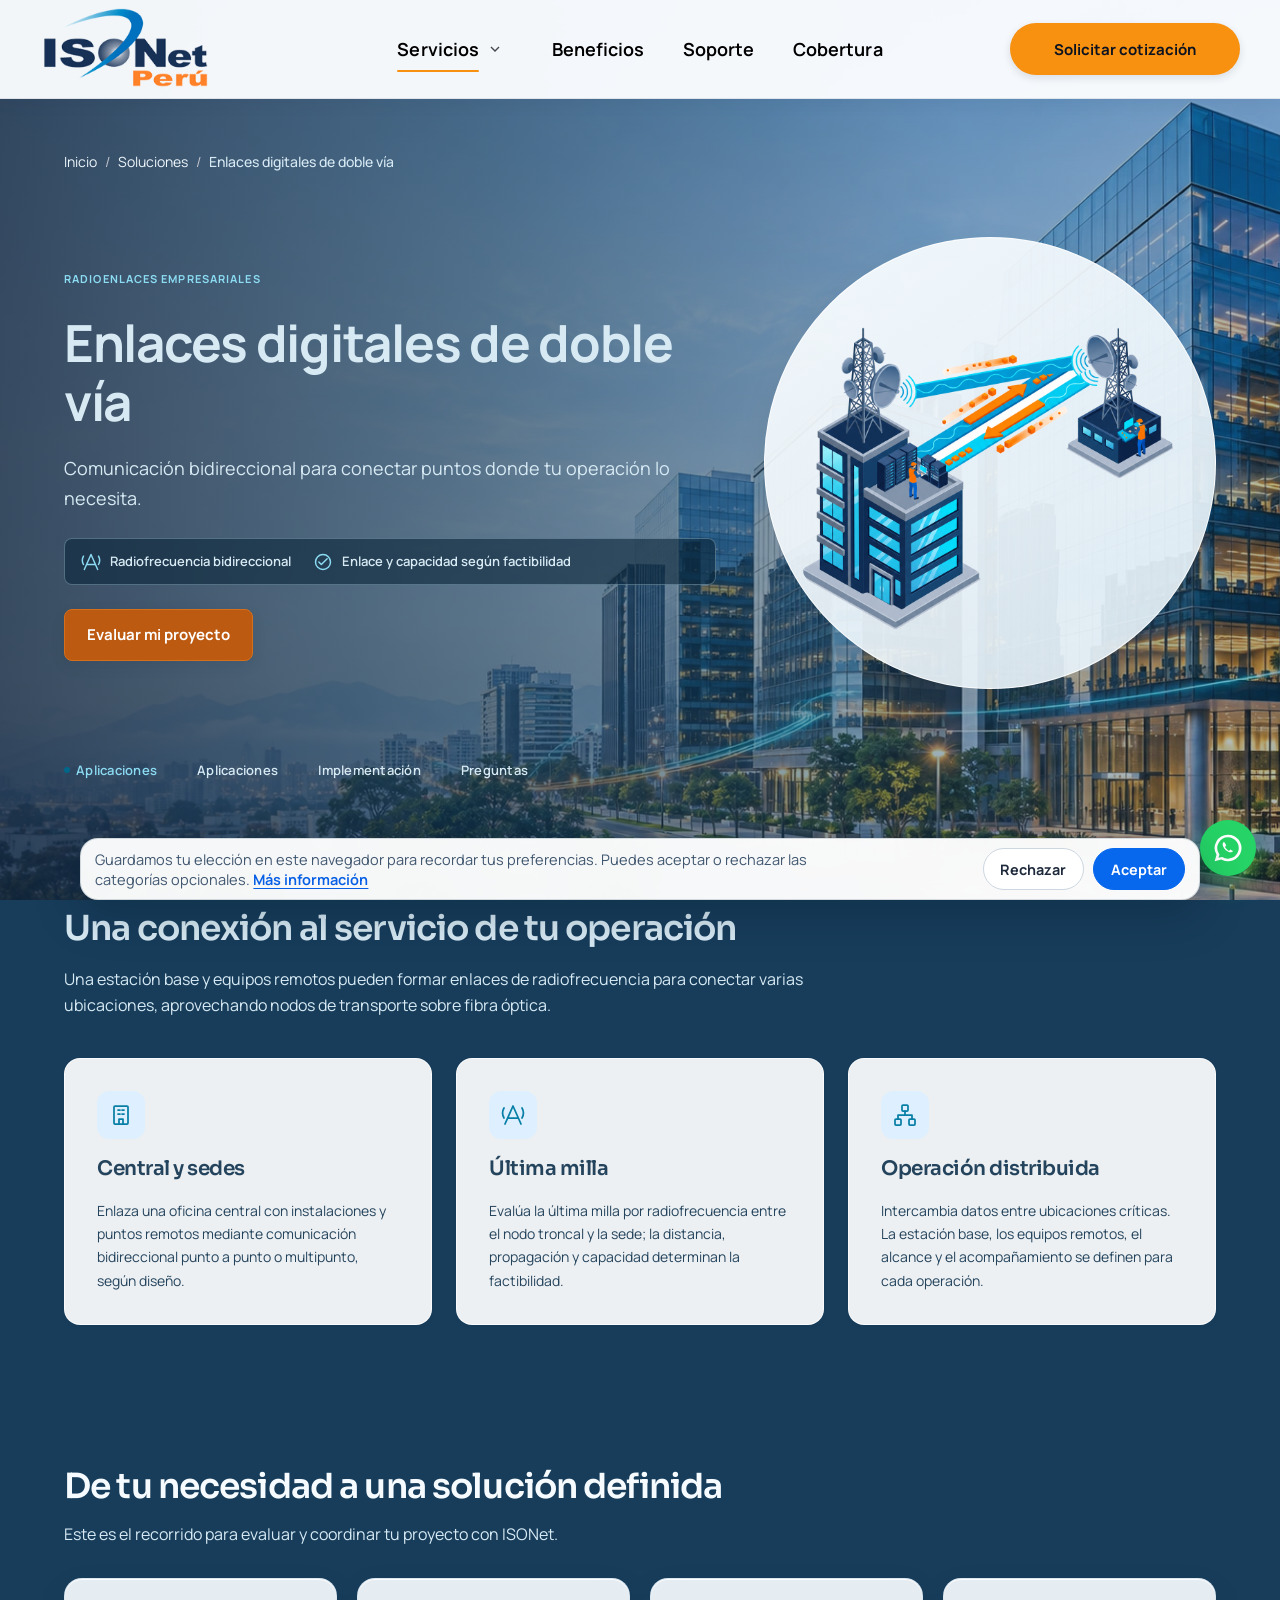
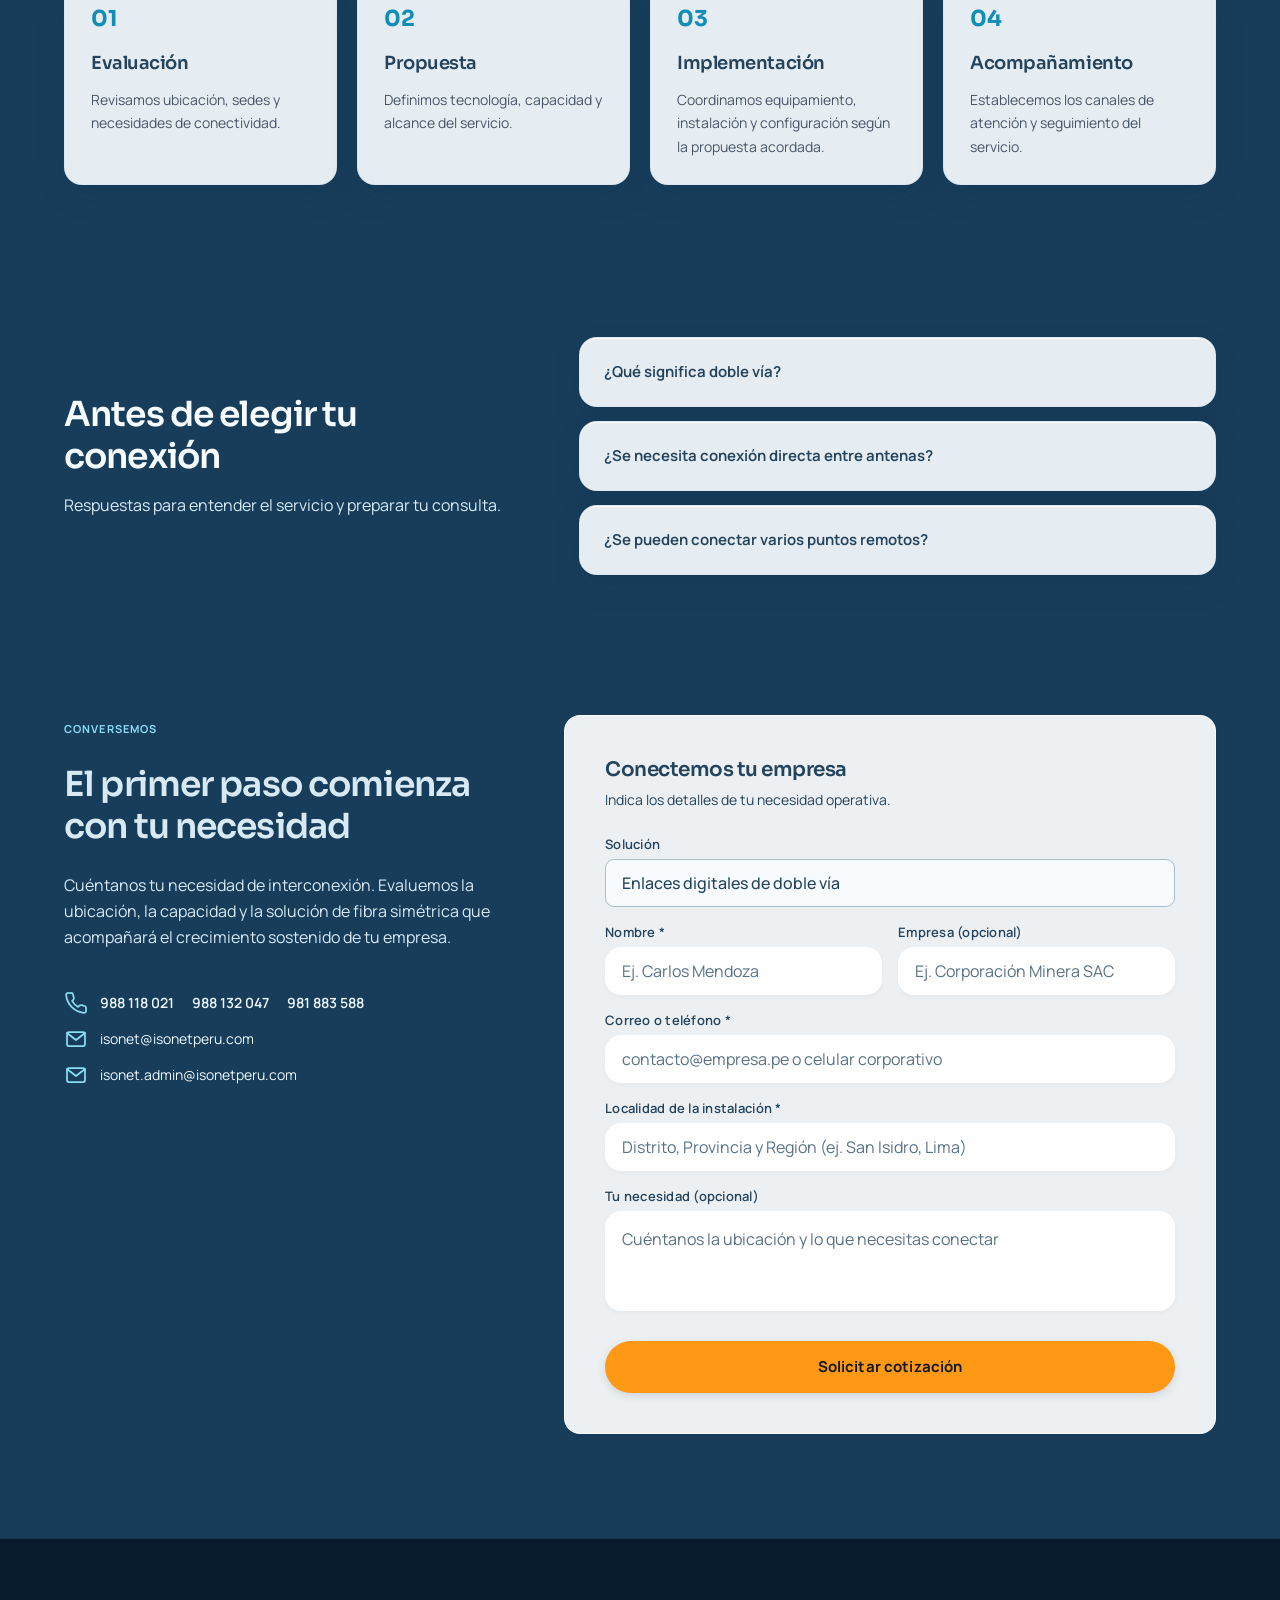
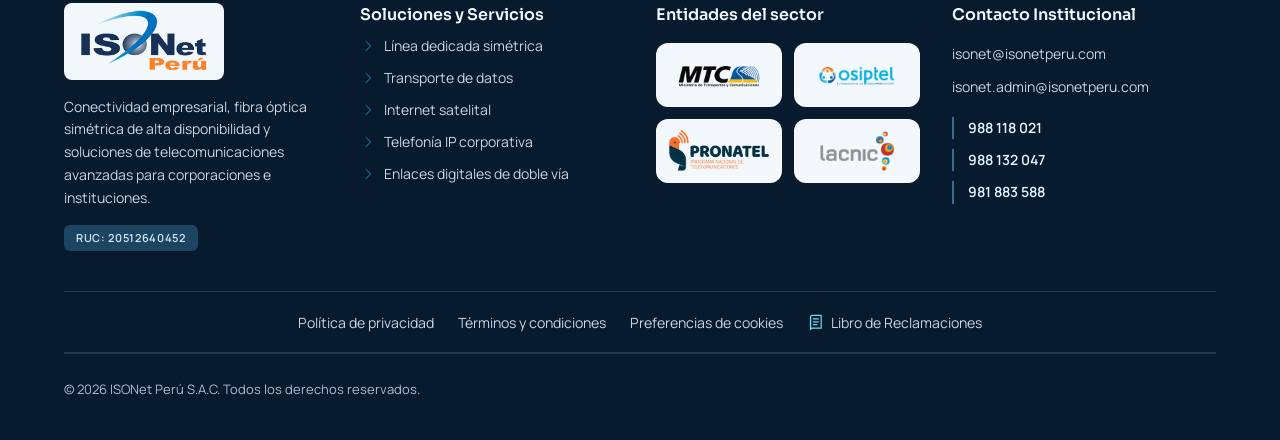
==== ISONet_Propuesta_Profesional/enlaces-digitales.html @ dc9ceb0a "Unify circular solution illustration frames" ====
<!doctype html>
<html lang="es" data-type="service"><head><meta charset="utf-8"><title>Enlaces digitales de doble vía | ISONet Perú</title><meta name="description" content="Enlaces de radiofrecuencia para comunicar ubicaciones de una operación, sujetos a evaluación de ruta y factibilidad técnica."><style>html{background-color:#173d5b}</style><meta content="width=device-width, initial-scale=1.0" name="viewport"><meta content="web_standard" name="shell-type">
<style>@layer base{html,body{margin:0;padding:0;}body{overscroll-behavior:none;}main>:first-child{margin-top:0!important;}main>:last-child{margin-bottom:0!important;}}</style><link rel="stylesheet" href="../ISONet_Oficial/assets/linea-dedicada.css"><link rel="stylesheet" href="../ISONet_Oficial/assets/oficial.css?v=9"><meta name="robots" content="noindex,nofollow"><link rel="icon" href="../assets/v2/logo-oficial.svg" type="image/svg+xml"><meta name="page-type" content="service"><meta name="site-kind" content="tech"><link rel="stylesheet" href="propuesta.css?v=3"><link rel="stylesheet" href="soluciones-fondo.css?v=2"><link rel="stylesheet" href="navegacion-compartida.css?v=6"><link rel="stylesheet" href="legal.css?v=4"><link rel="preconnect" href="https://fonts.googleapis.com"><link rel="preconnect" href="https://fonts.gstatic.com" crossorigin><link href="https://fonts.googleapis.com/css2?family=Manrope:wght@400;500;600;700&family=Sora:wght@600;700&display=swap" rel="stylesheet"><link rel="stylesheet" href="identidad-isonet.css?v=26"></head><body data-glass-theme="blue" class="bg-background font-body-md text-on-surface antialiased"><header class="official-header"><div class="official-nav"><a class="official-brand" href="index.html" aria-label="ISONet Perú, inicio"><img src="../assets/v2/logo-oficial.svg" alt="ISONet Perú" width="438" height="220" class="official-logo"></a><button class="official-menu-toggle" aria-expanded="false" aria-controls="official-menu" aria-label="Abrir menú">☰</button><nav id="official-menu" aria-label="Navegación principal"><div class="official-solutions"><div class="official-solutions-trigger"><a class="official-solutions-link" href="index.html#soluciones">Servicios</a><button class="official-solutions-toggle" type="button" aria-label="Mostrar lista de soluciones" aria-expanded="false" aria-controls="official-dropdown"><svg width="16" height="16" viewbox="0 0 24 24" fill="none" stroke="currentColor" stroke-width="2" aria-hidden="true"><path d="m6 9 6 6 6-6"></path></svg></button></div><div id="official-dropdown"><a href="linea-dedicada.html"><svg class="official-solution-icon" viewbox="0 0 24 24" fill="none" stroke="currentColor" stroke-width="1.75" stroke-linecap="round" stroke-linejoin="round" aria-hidden="true"><circle cx="12" cy="12" r="9"></circle><ellipse cx="12" cy="12" rx="4" ry="9"></ellipse><path d="M3 12h18"></path></svg><span>Línea dedicada simétrica</span></a><a href="transporte-datos.html"><svg class="official-solution-icon" viewbox="0 0 24 24" fill="none" stroke="currentColor" stroke-width="1.75" stroke-linecap="round" stroke-linejoin="round" aria-hidden="true"><rect x="9" y="2" width="6" height="6" rx="1"></rect><rect x="2" y="16" width="6" height="6" rx="1"></rect><rect x="16" y="16" width="6" height="6" rx="1"></rect><path d="M12 8v4H5v4m7-4h7v4"></path></svg><span>Transporte de datos</span></a><a href="internet-satelital.html"><svg class="official-solution-icon" viewbox="0 0 24 24" fill="none" stroke="currentColor" stroke-width="1.75" stroke-linecap="round" stroke-linejoin="round" aria-hidden="true"><path d="M4 4c0 9 7 16 16 16L4 4ZM10 16l-3 5h10M13 10l6-6M15 3h6v6"></path></svg><span>Internet satelital</span></a><a href="telefonia-ip.html"><svg class="official-solution-icon" viewbox="0 0 24 24" fill="none" stroke="currentColor" stroke-width="1.75" stroke-linecap="round" stroke-linejoin="round" aria-hidden="true"><path d="M22 16.9v3a2 2 0 0 1-2.2 2A20 20 0 0 1 2.1 4.2 2 2 0 0 1 4.1 2h3a2 2 0 0 1 2 1.7l.7 2.8a2 2 0 0 1-.4 2.1L8.1 9.9a16 16 0 0 0 6 6l1.3-1.3a2 2 0 0 1 2.1-.4l2.8.7a2 2 0 0 1 1.7 2Z"></path></svg><span>Telefonía IP</span></a><a href="enlaces-digitales.html"><svg class="official-solution-icon" viewbox="0 0 24 24" fill="none" stroke="currentColor" stroke-width="1.75" stroke-linecap="round" stroke-linejoin="round" aria-hidden="true"><path d="M4 21l8-17 8 17M7 15h10M10 9h4M3 4a13 13 0 0 0 0 11M21 4a13 13 0 0 1 0 11"></path></svg><span>Enlaces digitales de doble vía</span></a></div></div><a href="index.html#beneficios">Beneficios</a><a href="index.html#soporte">Soporte</a><a href="index.html#cobertura">Cobertura</a></nav><a class="official-quote" href="#cotizar">Solicitar cotización</a></div></header><main class="w-full bg-background"><div class="flex flex-col w-full">

<section class="max-w-7xl mx-auto w-full px-margin md:px-margin-md lg:px-margin-lg pt-4 pb-2">
<nav class="flex items-center gap-2 font-body-sm text-body-sm text-on-surface-variant">
<a class="hover:text-secondary transition-colors" href="index.html">Inicio</a>
<span class="text-outline-variant">/</span>
<a class="hover:text-secondary transition-colors" href="#">Soluciones</a>
<span class="text-outline-variant">/</span>
<span class="text-primary font-medium">Enlaces digitales de doble vía</span>
</nav>
</section>

<section class="max-w-7xl mx-auto w-full px-margin md:px-margin-md lg:px-margin-lg py-8 lg:py-14">
<div class="grid grid-cols-1 lg:grid-cols-12 gap-10 lg:gap-12 items-center">

<div class="lg:col-span-7 space-y-6">
<div class="inline-flex items-center gap-2">
<span class="font-label-badge text-label-badge text-secondary font-bold tracking-widest uppercase">
            RADIOENLACES EMPRESARIALES
          </span>
</div>
<h1 class="font-display-hero text-headline-xl lg:text-display-hero text-primary tracking-tight leading-tight">Enlaces digitales de doble vía</h1>
<p class="font-body-lg text-body-lg text-on-surface-variant max-w-2xl">Comunicación bidireccional para conectar puntos donde tu operación lo necesita.</p>

<div class="official-service-highlights"><span class="official-highlight-item"><svg class="official-ui-icon" data-icon="antenna" viewBox="0 0 24 24" fill="none" stroke="currentColor" stroke-width="1.75" stroke-linecap="round" stroke-linejoin="round" aria-hidden="true"><path d="m4 21 8-18 8 18M7 15h10M3 5a10 10 0 0 0 0 10M21 5a10 10 0 0 1 0 10"/></svg><span>Radiofrecuencia bidireccional</span></span><span class="official-highlight-item"><svg class="official-ui-icon" data-icon="check" viewBox="0 0 24 24" fill="none" stroke="currentColor" stroke-width="1.75" stroke-linecap="round" stroke-linejoin="round" aria-hidden="true"><circle cx="12" cy="12" r="9"/><path d="m7 12 3 3 7-7"/></svg><span>Enlace y capacidad según factibilidad</span></span></div>
<div>
<a class="isonet-primary-button" href="#cotizar">
            Evaluar mi proyecto

</a>
</div>
</div>

<div class="lg:col-span-5 relative">
<div class="official-service-portrait relative w-full aspect-square rounded-full overflow-hidden shadow-2xl bg-surface-container">
<img class="w-full h-full object-contain rounded-full official-circular-image" src="assets/soluciones/transparentes/enlaces-digitales-glass.png" alt="Diagrama de radioenlace digital bidireccional entre dos sedes." width="1254" height="1254" fetchpriority="high" decoding="async">
</div>
</div>
</div>
</section>

<section class="max-w-7xl mx-auto w-full px-margin md:px-margin-md lg:px-margin-lg pt-4 pb-12">
<div class="flex flex-wrap items-center gap-6 md:gap-10 pb-4">
<a class="font-label-md text-label-md text-secondary hover:text-primary transition-colors font-semibold flex items-center gap-1.5" href="#aplicaciones">
<span class="w-1.5 h-1.5 rounded-full bg-secondary"></span>
        Aplicaciones
      </a>
<a class="font-label-md text-label-md text-on-surface-variant hover:text-secondary transition-colors" href="#aplicaciones">Aplicaciones</a>
<a class="font-label-md text-label-md text-on-surface-variant hover:text-secondary transition-colors" href="#implementacion">
        Implementación
      </a>
<a class="font-label-md text-label-md text-on-surface-variant hover:text-secondary transition-colors" href="#preguntas">
        Preguntas
      </a>
</div>
</section>

<section class="w-full py-16 bg-surface-container-low/40" id="aplicaciones">
<div class="max-w-7xl mx-auto px-margin md:px-margin-md lg:px-margin-lg space-y-10">
<div class="max-w-3xl space-y-4">
<h2 class="font-headline-xl text-headline-lg lg:text-headline-xl text-primary tracking-tight">
          Una conexión al servicio de tu operación
        </h2>
<p class="font-body-md text-body-md text-on-surface-variant leading-relaxed">Una estación base y equipos remotos pueden formar enlaces de radiofrecuencia para conectar varias ubicaciones, aprovechando nodos de transporte sobre fibra óptica.</p>
</div>
<div class="grid grid-cols-1 md:grid-cols-3 gap-6">

<div class="bg-surface-container-lowest p-8 rounded-2xl shadow-sm hover:shadow-md transition-shadow flex flex-col justify-between space-y-6">
<div class="space-y-4">
<div class="w-12 h-12 rounded-xl bg-surface-container flex items-center justify-center text-secondary">
<svg class="official-ui-icon" data-icon="building" viewBox="0 0 24 24" fill="none" stroke="currentColor" stroke-width="1.75" stroke-linecap="round" stroke-linejoin="round" aria-hidden="true"><rect x="5" y="3" width="14" height="18" rx="1"/><path d="M9 7h2m2 0h2M9 11h2m2 0h2M10 21v-5h4v5"/></svg>
</div>
<h3 class="font-headline-sm text-headline-sm text-primary">Central y sedes</h3>
<p class="font-body-sm text-body-sm text-on-surface-variant leading-relaxed">Enlaza una oficina central con instalaciones y puntos remotos mediante comunicación bidireccional punto a punto o multipunto, según diseño.</p>
</div>

</div>

<div class="bg-surface-container-lowest p-8 rounded-2xl shadow-sm hover:shadow-md transition-shadow flex flex-col justify-between space-y-6">
<div class="space-y-4">
<div class="w-12 h-12 rounded-xl bg-surface-container flex items-center justify-center text-secondary">
<svg class="official-ui-icon" data-icon="antenna" viewBox="0 0 24 24" fill="none" stroke="currentColor" stroke-width="1.75" stroke-linecap="round" stroke-linejoin="round" aria-hidden="true"><path d="m4 21 8-18 8 18M7 15h10M3 5a10 10 0 0 0 0 10M21 5a10 10 0 0 1 0 10"/></svg>
</div>
<h3 class="font-headline-sm text-headline-sm text-primary">Última milla</h3>
<p class="font-body-sm text-body-sm text-on-surface-variant leading-relaxed">Evalúa la última milla por radiofrecuencia entre el nodo troncal y la sede; la distancia, propagación y capacidad determinan la factibilidad.</p>
</div>

</div>

<div class="bg-surface-container-lowest p-8 rounded-2xl shadow-sm hover:shadow-md transition-shadow flex flex-col justify-between space-y-6">
<div class="space-y-4">
<div class="w-12 h-12 rounded-xl bg-surface-container flex items-center justify-center text-secondary">
<svg class="official-ui-icon" data-icon="network" viewBox="0 0 24 24" fill="none" stroke="currentColor" stroke-width="1.75" stroke-linecap="round" stroke-linejoin="round" aria-hidden="true"><rect x="9" y="2" width="6" height="6" rx="1"/><rect x="2" y="16" width="6" height="6" rx="1"/><rect x="16" y="16" width="6" height="6" rx="1"/><path d="M12 8v4H5v4m7-4h7v4"/></svg>
</div>
<h3 class="font-headline-sm text-headline-sm text-primary">Operación distribuida</h3>
<p class="font-body-sm text-body-sm text-on-surface-variant leading-relaxed">Intercambia datos entre ubicaciones críticas. La estación base, los equipos remotos, el alcance y el acompañamiento se definen para cada operación.</p>
</div>

</div>
</div>
</div>
</section>



<section class="official-section official-process" id="implementacion"><div class="official-container"><div class="official-section-heading"><h2>De tu necesidad a una solución definida</h2><p>Este es el recorrido para evaluar y coordinar tu proyecto con ISONet.</p></div><ol><li><span>01</span><h3>Evaluación</h3><p>Revisamos ubicación, sedes y necesidades de conectividad.</p></li><li><span>02</span><h3>Propuesta</h3><p>Definimos tecnología, capacidad y alcance del servicio.</p></li><li><span>03</span><h3>Implementación</h3><p>Coordinamos equipamiento, instalación y configuración según la propuesta acordada.</p></li><li><span>04</span><h3>Acompañamiento</h3><p>Establecemos los canales de atención y seguimiento del servicio.</p></li></ol></div></section>

<section class="official-section official-faq" id="preguntas"><div class="official-container official-faq-grid"><div class="official-section-heading"><h2>Antes de elegir tu conexión</h2><p>Respuestas para entender el servicio y preparar tu consulta.</p></div><div class="official-questions"><details><summary>¿Qué significa doble vía?</summary><div class="official-answer">Doble vía describe una comunicación de radiofrecuencia en ambos sentidos entre los puntos del enlace. El desempeño y la capacidad se definen según la ruta, los equipos y la propuesta técnica.</div></details><details><summary>¿Se necesita conexión directa entre antenas?</summary><div class="official-answer">La viabilidad depende de las condiciones del trayecto y de la ubicación de los equipos. La evaluación técnica determina si se requiere línea de vista y qué configuración puede instalarse.</div></details><details><summary>¿Se pueden conectar varios puntos remotos?</summary><div class="official-answer">Se pueden evaluar configuraciones punto a punto o punto a multipunto para enlazar distintas ubicaciones. El alcance, la capacidad y el número de puntos se determinan durante la evaluación técnica.</div></details></div></div></section>

<section class="w-full py-16 bg-surface-container-low/50" id="cotizar">
<div class="max-w-7xl mx-auto px-margin md:px-margin-md lg:px-margin-lg">
<div class="grid grid-cols-1 lg:grid-cols-12 gap-12 items-start">

<div class="lg:col-span-5 space-y-6">
<span class="font-label-badge text-label-badge text-secondary font-bold tracking-widest uppercase">
            CONVERSEMOS
          </span>
<h2 class="font-headline-xl text-headline-lg lg:text-headline-xl text-primary tracking-tight">
            El primer paso comienza con tu necesidad
          </h2>
<p class="font-body-md text-body-md text-on-surface-variant leading-relaxed">
            Cuéntanos tu necesidad de interconexión. Evaluemos la ubicación, la capacidad y la solución de fibra simétrica que acompañará el crecimiento sostenido de tu empresa.
          </p>
<div class="pt-4 space-y-3 font-body-sm text-body-sm">
<div class="flex items-center gap-3 text-primary font-semibold">
<svg class="official-ui-icon" data-icon="phone" viewBox="0 0 24 24" fill="none" stroke="currentColor" stroke-width="1.75" stroke-linecap="round" stroke-linejoin="round" aria-hidden="true"><path d="M22 16.9v3a2 2 0 0 1-2.2 2A20 20 0 0 1 2.1 4.2 2 2 0 0 1 4.1 2h3a2 2 0 0 1 2 1.7l.7 2.8a2 2 0 0 1-.4 2.1L8.1 9.9a16 16 0 0 0 6 6l1.3-1.3a2 2 0 0 1 2.1-.4l2.8.7a2 2 0 0 1 1.7 2Z"/></svg>
<div class="official-contact-numbers"><a href="tel:+51988118021">988 118 021</a><a href="tel:+51988132047">988 132 047</a><a href="tel:+51981883588">981 883 588</a></div>
</div>
<div class="flex items-center gap-3 text-on-surface-variant">
<svg class="official-ui-icon" data-icon="mail" viewBox="0 0 24 24" fill="none" stroke="currentColor" stroke-width="1.75" stroke-linecap="round" stroke-linejoin="round" aria-hidden="true"><rect x="3" y="5" width="18" height="14" rx="2"/><path d="m3 6 9 7 9-7"/></svg>
<a class="hover:text-secondary transition-colors" href="mailto:isonet@isonetperu.com">isonet@isonetperu.com</a>
</div>
<div class="flex items-center gap-3 text-on-surface-variant">
<svg class="official-ui-icon" data-icon="mail" viewBox="0 0 24 24" fill="none" stroke="currentColor" stroke-width="1.75" stroke-linecap="round" stroke-linejoin="round" aria-hidden="true"><rect x="3" y="5" width="18" height="14" rx="2"/><path d="m3 6 9 7 9-7"/></svg>
<a class="hover:text-secondary transition-colors" href="mailto:isonet.admin@isonetperu.com">isonet.admin@isonetperu.com</a>
</div>
</div>
</div>

<div class="lg:col-span-7 bg-surface-container-lowest p-8 lg:p-10 rounded-3xl shadow-sm">
<div class="mb-6 space-y-1">
<h3 class="font-headline-sm text-headline-sm text-primary">Conectemos tu empresa</h3>
<p class="font-body-sm text-body-sm text-on-surface-variant">Indica los detalles de tu necesidad operativa.</p>
</div>
<form class="space-y-4">
<div>
<label class="block font-label-md text-label-md text-primary font-medium mb-1.5">Solución</label>
<input class="w-full h-12 px-4 rounded-xl bg-surface-container-low font-body-md text-body-sm text-primary focus:outline-none cursor-default font-medium" readonly="" type="text" value="Enlaces digitales de doble vía">
</div>
<div class="grid grid-cols-1 md:grid-cols-2 gap-4">
<div>
<label class="block font-label-md text-label-md text-on-surface-variant mb-1.5">Nombre <span class="text-error">*</span></label>
<input class="w-full h-12 px-4 rounded-xl bg-surface-container-lowest shadow-sm font-body-md text-body-sm text-primary focus:outline-none focus:ring-2 focus:ring-secondary/40" placeholder="Ej. Carlos Mendoza" required="" type="text">
</div>
<div>
<label class="block font-label-md text-label-md text-on-surface-variant mb-1.5">Empresa <span class="text-on-surface-variant/60">(opcional)</span></label>
<input class="w-full h-12 px-4 rounded-xl bg-surface-container-lowest shadow-sm font-body-md text-body-sm text-primary focus:outline-none focus:ring-2 focus:ring-secondary/40" placeholder="Ej. Corporación Minera SAC" type="text">
</div>
</div>
<div>
<label class="block font-label-md text-label-md text-on-surface-variant mb-1.5">Correo o teléfono <span class="text-error">*</span></label>
<input class="w-full h-12 px-4 rounded-xl bg-surface-container-lowest shadow-sm font-body-md text-body-sm text-primary focus:outline-none focus:ring-2 focus:ring-secondary/40" placeholder="contacto@empresa.pe o celular corporativo" required="" type="text">
</div>
<div>
<label class="block font-label-md text-label-md text-on-surface-variant mb-1.5">Localidad de la instalación <span class="text-error">*</span></label>
<input class="w-full h-12 px-4 rounded-xl bg-surface-container-lowest shadow-sm font-body-md text-body-sm text-primary focus:outline-none focus:ring-2 focus:ring-secondary/40" placeholder="Distrito, Provincia y Región (ej. San Isidro, Lima)" required="" type="text">
</div>
<div>
<label class="block font-label-md text-label-md text-on-surface-variant mb-1.5">Tu necesidad <span class="text-on-surface-variant/60">(opcional)</span></label>
<textarea class="w-full p-4 rounded-xl bg-surface-container-lowest shadow-sm font-body-md text-body-sm text-primary focus:outline-none focus:ring-2 focus:ring-secondary/40 resize-none" placeholder="Cuéntanos la ubicación y lo que necesitas conectar" rows="3"></textarea>
</div>
<div class="pt-2">
<button class="w-full h-13 py-3.5 px-6 rounded-xl bg-on-tertiary-container text-on-primary font-headline-sm text-label-lg font-semibold shadow-md hover:bg-tertiary-container transition-colors flex items-center justify-center gap-2 isonet-quote-button" type="submit">
                Solicitar cotización

</button>
</div>
<p class="hidden text-center font-label-md text-label-md text-secondary font-semibold pt-2" id="form-feedback">
              El formulario aún no envía la solicitud. Para cotizar, escríbenos a isonet@isonetperu.com o llámanos al 988 118 021.
            </p>
</form>
</div>
</div>
</div>
</section>


</div>
</main><footer class="w-full bg-surface-container-low text-on-surface mt-space-xl"><div class="max-w-7xl mx-auto px-margin md:px-margin-md lg:px-margin-lg pt-space-2xl pb-space-xl"><div class="grid grid-cols-1 md:grid-cols-2 lg:grid-cols-4 gap-gutter lg:gap-gutter-lg pb-space-xl"><div class="space-y-space-md"><div class="flex items-center"><img src="../assets/v2/logo-oficial.svg" alt="ISONet Perú" width="438" height="220" class="official-logo"></div><p class="font-body-sm text-body-sm text-on-surface-variant leading-relaxed">Conectividad empresarial, fibra óptica simétrica de alta disponibilidad y soluciones de telecomunicaciones avanzadas para corporaciones e instituciones.</p><div class="inline-flex items-center px-3 py-1.5 rounded-md bg-surface-container font-label-badge text-label-badge text-primary font-semibold">RUC: 20512640452</div></div><div class="space-y-space-sm"><h4 class="font-headline-sm text-[16px] text-primary font-semibold">Soluciones y Servicios</h4><ul class="space-y-2.5"><li class="flex items-center gap-2"><svg class="official-ui-icon" data-icon="chevron" viewBox="0 0 24 24" fill="none" stroke="currentColor" stroke-width="1.75" stroke-linecap="round" stroke-linejoin="round" aria-hidden="true"><path d="m9 5 7 7-7 7"/></svg><a class="font-body-sm text-body-sm text-on-surface-variant hover:text-secondary transition-colors" data-path="linea-dedicada" href="linea-dedicada.html">Línea dedicada simétrica</a></li><li class="flex items-center gap-2"><svg class="official-ui-icon" data-icon="chevron" viewBox="0 0 24 24" fill="none" stroke="currentColor" stroke-width="1.75" stroke-linecap="round" stroke-linejoin="round" aria-hidden="true"><path d="m9 5 7 7-7 7"/></svg><a class="font-body-sm text-body-sm text-on-surface-variant hover:text-secondary transition-colors" data-path="transporte-datos" href="transporte-datos.html">Transporte de datos</a></li><li class="flex items-center gap-2"><svg class="official-ui-icon" data-icon="chevron" viewBox="0 0 24 24" fill="none" stroke="currentColor" stroke-width="1.75" stroke-linecap="round" stroke-linejoin="round" aria-hidden="true"><path d="m9 5 7 7-7 7"/></svg><a class="font-body-sm text-body-sm text-on-surface-variant hover:text-secondary transition-colors" data-path="internet-satelital" href="internet-satelital.html">Internet satelital</a></li><li class="flex items-center gap-2"><svg class="official-ui-icon" data-icon="chevron" viewBox="0 0 24 24" fill="none" stroke="currentColor" stroke-width="1.75" stroke-linecap="round" stroke-linejoin="round" aria-hidden="true"><path d="m9 5 7 7-7 7"/></svg><a class="font-body-sm text-body-sm text-on-surface-variant hover:text-secondary transition-colors" data-path="telefonia-ip" href="telefonia-ip.html">Telefonía IP corporativa</a></li><li class="flex items-center gap-2"><svg class="official-ui-icon" data-icon="chevron" viewBox="0 0 24 24" fill="none" stroke="currentColor" stroke-width="1.75" stroke-linecap="round" stroke-linejoin="round" aria-hidden="true"><path d="m9 5 7 7-7 7"/></svg><a class="font-body-sm text-body-sm text-on-surface-variant hover:text-secondary transition-colors" data-path="enlaces-digitales" href="enlaces-digitales.html">Enlaces digitales de doble vía</a></li></ul></div><div class="official-footer-accreditations"><h4>Entidades del sector</h4><div class="official-accreditations-grid"><a href="https://www.gob.pe/mtc" target="_blank" rel="noopener noreferrer" aria-label="Visitar MTC, abre en una pestaña nueva"><img src="../homologados/mtcperu-transparente.png" alt="MTC" loading="lazy"></a><a href="https://www.osiptel.gob.pe/" target="_blank" rel="noopener noreferrer" aria-label="Visitar OSIPTEL, abre en una pestaña nueva"><img src="../homologados/osiptel.png" alt="OSIPTEL" loading="lazy"></a><a href="https://www.gob.pe/pronatel" target="_blank" rel="noopener noreferrer" aria-label="Visitar PRONATEL, abre en una pestaña nueva"><img src="../homologados/pronatel-transparente.png" alt="PRONATEL" loading="lazy"></a><a href="https://www.lacnic.net/" target="_blank" rel="noopener noreferrer" aria-label="Visitar LACNIC, abre en una pestaña nueva"><img src="../homologados/lacnic.png" alt="LACNIC" loading="lazy"></a></div></div><div class="official-footer-contact"><h4>Contacto Institucional</h4><div class="official-footer-emails"><a href="mailto:isonet@isonetperu.com">isonet@isonetperu.com</a><a href="mailto:isonet.admin@isonetperu.com">isonet.admin@isonetperu.com</a></div><div class="official-contact-numbers"><a href="tel:+51988118021">988 118 021</a><a href="tel:+51988132047">988 132 047</a><a href="tel:+51981883588">981 883 588</a></div></div></div><nav class="legal-footer-links" aria-label="Información legal"><a href="privacidad.html">Política de privacidad</a><a href="terminos.html">Términos y condiciones</a><a href="preferencias-cookies.html">Preferencias de cookies</a><a href="libro-reclamaciones.html"><svg class="isonet-legal-icon" viewBox="0 0 24 24" fill="none" stroke="currentColor" stroke-width="1.7" stroke-linecap="round" stroke-linejoin="round" aria-hidden="true"><path d="M5 4.5A2.5 2.5 0 0 1 7.5 2H20v18H7.5A2.5 2.5 0 0 0 5 22z"/><path d="M5 4.5v15M9 7h7M9 11h7M9 15h5"/></svg><span>Libro de Reclamaciones</span></a></nav><div class="official-footer-bottom"><p>© 2026 ISONet Perú S.A.C. Todos los derechos reservados.</p></div></div></footer>







<div class="fixed bottom-6 right-6 z-50 flex items-center group"><div class="pointer-events-none opacity-0 group-hover:opacity-100 transition-all duration-200 transform translate-x-2 group-hover:translate-x-0 mr-3 hidden sm:block bg-surface-container-lowest text-primary shadow-xl border border-surface-container-high/40 rounded-xl px-4 py-2.5 text-right whitespace-nowrap"><p class="font-headline-sm text-[13px] font-semibold text-primary">¿Consultas sobre Enlaces digitales de doble vía?</p><p class="font-body-sm text-[12px] text-on-surface-variant">Escríbenos al <span class="font-semibold text-secondary">988 118 021</span> · Atención 24/7</p></div><a href="https://wa.me/51988118021?text=Hola%20ISONet%20Per%C3%BA%2C%20deseo%20consultar%20sobre%20Enlaces%20digitales%20de%20doble%20v%C3%ADa" target="_blank" rel="noopener noreferrer" aria-label="Contactar por WhatsApp para Enlaces digitales de doble vía" class="w-14 h-14 rounded-full flex items-center justify-center shadow-[0_8px_25px_rgba(37,211,102,0.45)] hover:shadow-[0_12px_30px_rgba(37,211,102,0.65)] hover:scale-105 active:scale-95 transition-all duration-200 relative" style="background-color: #25D366;"><svg class="w-8 h-8 text-white relative z-10" fill="currentColor" viewbox="0 0 24 24" aria-hidden="true"><path d="M12 2a10 10 0 0 0-8.6 15.1L2 22l5-1.4A10 10 0 1 0 12 2Zm0 2a8 8 0 1 1-4 14.9l-.4-.2-2.7.7.7-2.6-.3-.4A8 8 0 0 1 12 4Zm-3 3.5c-.5 0-1 1-1 1.8 0 2.4 3.5 5.9 5.9 5.9.8 0 1.8-.5 1.8-1l-2-1-1 1a8 8 0 0 1-3-3l1-1-1-2Z"></path></svg></a></div>











































<script src="../ISONet_Oficial/assets/oficial.js?v=3"></script><script src="propuesta.js"></script><script src="navegacion-compartida.js?v=4"></script><script src="contenido-rutas.js?v=1"></script><script src="navegacion-fluida.js?v=1"></script><script src="cookies-consent.js?v=2"></script><script src="mobile-action-bar.js?v=1"></script></body></html>
---- ISONet_Oficial/assets/linea-dedicada.css ----
@layer base{html,body{margin:0;padding:0;}body{overscroll-behavior:none;}main>:first-child{margin-top:0!important;}main>:last-child{margin-bottom:0!important;}}::-webkit-scrollbar{display:none;}
*, ::before, ::after{--tw-border-spacing-x:0;--tw-border-spacing-y:0;--tw-translate-x:0;--tw-translate-y:0;--tw-rotate:0;--tw-skew-x:0;--tw-skew-y:0;--tw-scale-x:1;--tw-scale-y:1;--tw-pan-x: ;--tw-pan-y: ;--tw-pinch-zoom: ;--tw-scroll-snap-strictness:proximity;--tw-gradient-from-position: ;--tw-gradient-via-position: ;--tw-gradient-to-position: ;--tw-ordinal: ;--tw-slashed-zero: ;--tw-numeric-figure: ;--tw-numeric-spacing: ;--tw-numeric-fraction: ;--tw-ring-inset: ;--tw-ring-offset-width:0px;--tw-ring-offset-color:#fff;--tw-ring-color:rgb(59 130 246 / 0.5);--tw-ring-offset-shadow:0 0 #0000;--tw-ring-shadow:0 0 #0000;--tw-shadow:0 0 #0000;--tw-shadow-colored:0 0 #0000;--tw-blur: ;--tw-brightness: ;--tw-contrast: ;--tw-grayscale: ;--tw-hue-rotate: ;--tw-invert: ;--tw-saturate: ;--tw-sepia: ;--tw-drop-shadow: ;--tw-backdrop-blur: ;--tw-backdrop-brightness: ;--tw-backdrop-contrast: ;--tw-backdrop-grayscale: ;--tw-backdrop-hue-rotate: ;--tw-backdrop-invert: ;--tw-backdrop-opacity: ;--tw-backdrop-saturate: ;--tw-backdrop-sepia: ;--tw-contain-size: ;--tw-contain-layout: ;--tw-contain-paint: ;--tw-contain-style: }::backdrop{--tw-border-spacing-x:0;--tw-border-spacing-y:0;--tw-translate-x:0;--tw-translate-y:0;--tw-rotate:0;--tw-skew-x:0;--tw-skew-y:0;--tw-scale-x:1;--tw-scale-y:1;--tw-pan-x: ;--tw-pan-y: ;--tw-pinch-zoom: ;--tw-scroll-snap-strictness:proximity;--tw-gradient-from-position: ;--tw-gradient-via-position: ;--tw-gradient-to-position: ;--tw-ordinal: ;--tw-slashed-zero: ;--tw-numeric-figure: ;--tw-numeric-spacing: ;--tw-numeric-fraction: ;--tw-ring-inset: ;--tw-ring-offset-width:0px;--tw-ring-offset-color:#fff;--tw-ring-color:rgb(59 130 246 / 0.5);--tw-ring-offset-shadow:0 0 #0000;--tw-ring-shadow:0 0 #0000;--tw-shadow:0 0 #0000;--tw-shadow-colored:0 0 #0000;--tw-blur: ;--tw-brightness: ;--tw-contrast: ;--tw-grayscale: ;--tw-hue-rotate: ;--tw-invert: ;--tw-saturate: ;--tw-sepia: ;--tw-drop-shadow: ;--tw-backdrop-blur: ;--tw-backdrop-brightness: ;--tw-backdrop-contrast: ;--tw-backdrop-grayscale: ;--tw-backdrop-hue-rotate: ;--tw-backdrop-invert: ;--tw-backdrop-opacity: ;--tw-backdrop-saturate: ;--tw-backdrop-sepia: ;--tw-contain-size: ;--tw-contain-layout: ;--tw-contain-paint: ;--tw-contain-style: }/* ! tailwindcss v3.4.17 | MIT License | https://tailwindcss.com */*,::after,::before{box-sizing:border-box;border-width:0;border-style:solid;border-color:#e5e7eb}::after,::before{--tw-content:''}:host,html{line-height:1.5;-webkit-text-size-adjust:100%;-moz-tab-size:4;tab-size:4;font-family:ui-sans-serif, system-ui, sans-serif, "Apple Color Emoji", "Segoe UI Emoji", "Segoe UI Symbol", "Noto Color Emoji";font-feature-settings:normal;font-variation-settings:normal;-webkit-tap-highlight-color:transparent}body{margin:0;line-height:inherit}hr{height:0;color:inherit;border-top-width:1px}abbr:where([title]){-webkit-text-decoration:underline dotted;text-decoration:underline dotted}h1,h2,h3,h4,h5,h6{font-size:inherit;font-weight:inherit}a{color:inherit;text-decoration:inherit}b,strong{font-weight:bolder}code,kbd,pre,samp{font-family:ui-monospace, SFMono-Regular, Menlo, Monaco, Consolas, "Liberation Mono", "Courier New", monospace;font-feature-settings:normal;font-variation-settings:normal;font-size:1em}small{font-size:80%}sub,sup{font-size:75%;line-height:0;position:relative;vertical-align:baseline}sub{bottom:-.25em}sup{top:-.5em}table{text-indent:0;border-color:inherit;border-collapse:collapse}button,input,optgroup,select,textarea{font-family:inherit;font-feature-settings:inherit;font-variation-settings:inherit;font-size:100%;font-weight:inherit;line-height:inherit;letter-spacing:inherit;color:inherit;margin:0;padding:0}button,select{text-transform:none}button,input:where([type=button]),input:where([type=reset]),input:where([type=submit]){-webkit-appearance:button;background-color:transparent;background-image:none}:-moz-focusring{outline:auto}:-moz-ui-invalid{box-shadow:none}progress{vertical-align:baseline}::-webkit-inner-spin-button,::-webkit-outer-spin-button{height:auto}[type=search]{-webkit-appearance:textfield;outline-offset:-2px}::-webkit-search-decoration{-webkit-appearance:none}::-webkit-file-upload-button{-webkit-appearance:button;font:inherit}summary{display:list-item}blockquote,dd,dl,figure,h1,h2,h3,h4,h5,h6,hr,p,pre{margin:0}fieldset{margin:0;padding:0}legend{padding:0}menu,ol,ul{list-style:none;margin:0;padding:0}dialog{padding:0}textarea{resize:vertical}input::placeholder,textarea::placeholder{opacity:1;color:#9ca3af}[role=button],button{cursor:pointer}:disabled{cursor:default}audio,canvas,embed,iframe,img,object,svg,video{display:block;vertical-align:middle}img,video{max-width:100%;height:auto}[hidden]:where(:not([hidden=until-found])){display:none}.pointer-events-none{pointer-events:none}.fixed{position:fixed}.absolute{position:absolute}.relative{position:relative}.-inset-1{inset:-0.25rem}.bottom-6{bottom:1.5rem}.right-6{right:1.5rem}.z-10{z-index:10}.z-50{z-index:50}.mx-auto{margin-left:auto;margin-right:auto}.mb-1\.5{margin-bottom:0.375rem}.mb-6{margin-bottom:1.5rem}.ml-2{margin-left:0.5rem}.mr-1{margin-right:0.25rem}.mr-3{margin-right:0.75rem}.mt-space-xl{margin-top:2.5rem}.block{display:block}.flex{display:flex}.inline-flex{display:inline-flex}.grid{display:grid}.hidden{display:none}.aspect-\[4\/3\]{aspect-ratio:4/3}.h-1\.5{height:0.375rem}.h-12{height:3rem}.h-14{height:3.5rem}.h-8{height:2rem}.h-9{height:2.25rem}.h-full{height:100%}.max-h-6{max-height:1.5rem}.w-1\.5{width:0.375rem}.w-12{width:3rem}.w-14{width:3.5rem}.w-8{width:2rem}.w-auto{width:auto}.w-full{width:100%}.max-w-2xl{max-width:42rem}.max-w-3xl{max-width:48rem}.max-w-7xl{max-width:80rem}.translate-x-2{--tw-translate-x:0.5rem;transform:translate(var(--tw-translate-x), var(--tw-translate-y)) rotate(var(--tw-rotate)) skewX(var(--tw-skew-x)) skewY(var(--tw-skew-y)) scaleX(var(--tw-scale-x)) scaleY(var(--tw-scale-y))}.transform{transform:translate(var(--tw-translate-x), var(--tw-translate-y)) rotate(var(--tw-rotate)) skewX(var(--tw-skew-x)) skewY(var(--tw-skew-y)) scaleX(var(--tw-scale-x)) scaleY(var(--tw-scale-y))}@keyframes ping{75%, 100%{transform:scale(2);opacity:0}}.animate-ping{animation:ping 1s cubic-bezier(0, 0, 0.2, 1) infinite}.cursor-default{cursor:default}.resize-none{resize:none}.grid-cols-1{grid-template-columns:repeat(1, minmax(0, 1fr))}.flex-col{flex-direction:column}.flex-wrap{flex-wrap:wrap}.items-start{align-items:flex-start}.items-center{align-items:center}.justify-center{justify-content:center}.justify-between{justify-content:space-between}.gap-1{gap:0.25rem}.gap-1\.5{gap:0.375rem}.gap-10{gap:2.5rem}.gap-12{gap:3rem}.gap-2{gap:0.5rem}.gap-2\.5{gap:0.625rem}.gap-3{gap:0.75rem}.gap-4{gap:1rem}.gap-6{gap:1.5rem}.gap-gutter{gap:1.5rem}.space-y-1 > :not([hidden]) ~ :not([hidden]){--tw-space-y-reverse:0;margin-top:calc(0.25rem * calc(1 - var(--tw-space-y-reverse)));margin-bottom:calc(0.25rem * var(--tw-space-y-reverse))}.space-y-10 > :not([hidden]) ~ :not([hidden]){--tw-space-y-reverse:0;margin-top:calc(2.5rem * calc(1 - var(--tw-space-y-reverse)));margin-bottom:calc(2.5rem * var(--tw-space-y-reverse))}.space-y-2\.5 > :not([hidden]) ~ :not([hidden]){--tw-space-y-reverse:0;margin-top:calc(0.625rem * calc(1 - var(--tw-space-y-reverse)));margin-bottom:calc(0.625rem * var(--tw-space-y-reverse))}.space-y-3 > :not([hidden]) ~ :not([hidden]){--tw-space-y-reverse:0;margin-top:calc(0.75rem * calc(1 - var(--tw-space-y-reverse)));margin-bottom:calc(0.75rem * var(--tw-space-y-reverse))}.space-y-4 > :not([hidden]) ~ :not([hidden]){--tw-space-y-reverse:0;margin-top:calc(1rem * calc(1 - var(--tw-space-y-reverse)));margin-bottom:calc(1rem * var(--tw-space-y-reverse))}.space-y-6 > :not([hidden]) ~ :not([hidden]){--tw-space-y-reverse:0;margin-top:calc(1.5rem * calc(1 - var(--tw-space-y-reverse)));margin-bottom:calc(1.5rem * var(--tw-space-y-reverse))}.space-y-8 > :not([hidden]) ~ :not([hidden]){--tw-space-y-reverse:0;margin-top:calc(2rem * calc(1 - var(--tw-space-y-reverse)));margin-bottom:calc(2rem * var(--tw-space-y-reverse))}.space-y-space-md > :not([hidden]) ~ :not([hidden]){--tw-space-y-reverse:0;margin-top:calc(1rem * calc(1 - var(--tw-space-y-reverse)));margin-bottom:calc(1rem * var(--tw-space-y-reverse))}.space-y-space-sm > :not([hidden]) ~ :not([hidden]){--tw-space-y-reverse:0;margin-top:calc(0.5rem * calc(1 - var(--tw-space-y-reverse)));margin-bottom:calc(0.5rem * var(--tw-space-y-reverse))}.divide-y > :not([hidden]) ~ :not([hidden]){--tw-divide-y-reverse:0;border-top-width:calc(1px * calc(1 - var(--tw-divide-y-reverse)));border-bottom-width:calc(1px * var(--tw-divide-y-reverse))}.divide-surface-container-low > :not([hidden]) ~ :not([hidden]){--tw-divide-opacity:1;border-color:rgb(234 245 255 / var(--tw-divide-opacity, 1))}.overflow-hidden{overflow:hidden}.whitespace-nowrap{white-space:nowrap}.rounded-2xl{border-radius:1rem}.rounded-3xl{border-radius:1.5rem}.rounded-full{border-radius:9999px}.rounded-lg{border-radius:0.5rem}.rounded-md{border-radius:0.375rem}.rounded-xl{border-radius:0.75rem}.border{border-width:1px}.border-surface-container-high\/30{border-color:rgb(210 236 255 / 0.3)}.border-surface-container-high\/40{border-color:rgb(210 236 255 / 0.4)}.bg-background{--tw-bg-opacity:1;background-color:rgb(245 250 255 / var(--tw-bg-opacity, 1))}.bg-on-tertiary-container{--tw-bg-opacity:1;background-color:rgb(218 120 36 / var(--tw-bg-opacity, 1))}.bg-secondary{--tw-bg-opacity:1;background-color:rgb(0 102 138 / var(--tw-bg-opacity, 1))}.bg-surface-container{--tw-bg-opacity:1;background-color:rgb(222 240 255 / var(--tw-bg-opacity, 1))}.bg-surface-container-low{--tw-bg-opacity:1;background-color:rgb(234 245 255 / var(--tw-bg-opacity, 1))}.bg-surface-container-low\/40{background-color:rgb(234 245 255 / 0.4)}.bg-surface-container-low\/50{background-color:rgb(234 245 255 / 0.5)}.bg-surface-container-lowest{--tw-bg-opacity:1;background-color:rgb(255 255 255 / var(--tw-bg-opacity, 1))}.bg-white{--tw-bg-opacity:1;background-color:rgb(255 255 255 / var(--tw-bg-opacity, 1))}.object-contain{object-fit:contain}.object-cover{object-fit:cover}.p-4{padding:1rem}.p-6{padding:1.5rem}.p-8{padding:2rem}.px-3{padding-left:0.75rem;padding-right:0.75rem}.px-3\.5{padding-left:0.875rem;padding-right:0.875rem}.px-4{padding-left:1rem;padding-right:1rem}.px-6{padding-left:1.5rem;padding-right:1.5rem}.px-8{padding-left:2rem;padding-right:2rem}.px-margin{padding-left:1.25rem;padding-right:1.25rem}.py-1\.5{padding-top:0.375rem;padding-bottom:0.375rem}.py-16{padding-top:4rem;padding-bottom:4rem}.py-2{padding-top:0.5rem;padding-bottom:0.5rem}.py-2\.5{padding-top:0.625rem;padding-bottom:0.625rem}.py-3\.5{padding-top:0.875rem;padding-bottom:0.875rem}.py-8{padding-top:2rem;padding-bottom:2rem}.pb-12{padding-bottom:3rem}.pb-2{padding-bottom:0.5rem}.pb-4{padding-bottom:1rem}.pb-space-xl{padding-bottom:2.5rem}.pt-2{padding-top:0.5rem}.pt-4{padding-top:1rem}.pt-space-2xl{padding-top:4rem}.pt-space-lg{padding-top:1.5rem}.text-center{text-align:center}.text-right{text-align:right}.font-body-lg{font-family:Manrope}.font-body-md{font-family:Manrope}.font-body-sm{font-family:Manrope}.font-display-hero{font-family:Sora}.font-headline-sm{font-family:Sora}.font-headline-xl{font-family:Sora}.font-label-badge{font-family:Manrope}.font-label-md{font-family:Manrope}.text-\[12px\]{font-size:12px}.text-\[13px\]{font-size:13px}.text-\[16px\]{font-size:16px}.text-\[18px\]{font-size:18px}.text-\[26px\]{font-size:26px}.text-body-lg{font-size:18px;line-height:28px;font-weight:400}.text-body-md{font-size:16px;line-height:26px;font-weight:400}.text-body-sm{font-size:14px;line-height:22px;font-weight:400}.text-headline-lg{font-size:32px;line-height:42px;letter-spacing:-0.01em;font-weight:600}.text-headline-sm{font-size:20px;line-height:28px;font-weight:600}.text-headline-xl{font-size:40px;line-height:52px;letter-spacing:-0.015em;font-weight:600}.text-label-badge{font-size:11px;line-height:14px;letter-spacing:0.06em;font-weight:700}.text-label-lg{font-size:15px;line-height:20px;letter-spacing:0.01em;font-weight:600}.text-label-md{font-size:13px;line-height:18px;letter-spacing:0.02em;font-weight:600}.font-bold{font-weight:700}.font-medium{font-weight:500}.font-semibold{font-weight:600}.uppercase{text-transform:uppercase}.leading-relaxed{line-height:1.625}.leading-tight{line-height:1.25}.tracking-tight{letter-spacing:-0.025em}.tracking-wider{letter-spacing:0.05em}.tracking-widest{letter-spacing:0.1em}.text-error{--tw-text-opacity:1;color:rgb(186 26 26 / var(--tw-text-opacity, 1))}.text-on-primary{--tw-text-opacity:1;color:rgb(255 255 255 / var(--tw-text-opacity, 1))}.text-on-surface{--tw-text-opacity:1;color:rgb(0 30 45 / var(--tw-text-opacity, 1))}.text-on-surface-variant{--tw-text-opacity:1;color:rgb(67 71 78 / var(--tw-text-opacity, 1))}.text-on-surface-variant\/60{color:rgb(67 71 78 / 0.6)}.text-outline-variant{--tw-text-opacity:1;color:rgb(195 198 207 / var(--tw-text-opacity, 1))}.text-primary{--tw-text-opacity:1;color:rgb(0 23 47 / var(--tw-text-opacity, 1))}.text-secondary{--tw-text-opacity:1;color:rgb(0 102 138 / var(--tw-text-opacity, 1))}.text-white{--tw-text-opacity:1;color:rgb(255 255 255 / var(--tw-text-opacity, 1))}.antialiased{-webkit-font-smoothing:antialiased;-moz-osx-font-smoothing:grayscale}.opacity-0{opacity:0}.opacity-25{opacity:0.25}.shadow-2xl{--tw-shadow:0 25px 50px -12px rgb(0 0 0 / 0.25);--tw-shadow-colored:0 25px 50px -12px var(--tw-shadow-color);box-shadow:var(--tw-ring-offset-shadow, 0 0 #0000), var(--tw-ring-shadow, 0 0 #0000), var(--tw-shadow)}.shadow-\[0_8px_25px_rgba\(37\2c 211\2c 102\2c 0\.45\)\]{--tw-shadow:0 8px 25px rgba(37,211,102,0.45);--tw-shadow-colored:0 8px 25px var(--tw-shadow-color);box-shadow:var(--tw-ring-offset-shadow, 0 0 #0000), var(--tw-ring-shadow, 0 0 #0000), var(--tw-shadow)}.shadow-lg{--tw-shadow:0 10px 15px -3px rgb(0 0 0 / 0.1), 0 4px 6px -4px rgb(0 0 0 / 0.1);--tw-shadow-colored:0 10px 15px -3px var(--tw-shadow-color), 0 4px 6px -4px var(--tw-shadow-color);box-shadow:var(--tw-ring-offset-shadow, 0 0 #0000), var(--tw-ring-shadow, 0 0 #0000), var(--tw-shadow)}.shadow-md{--tw-shadow:0 4px 6px -1px rgb(0 0 0 / 0.1), 0 2px 4px -2px rgb(0 0 0 / 0.1);--tw-shadow-colored:0 4px 6px -1px var(--tw-shadow-color), 0 2px 4px -2px var(--tw-shadow-color);box-shadow:var(--tw-ring-offset-shadow, 0 0 #0000), var(--tw-ring-shadow, 0 0 #0000), var(--tw-shadow)}.shadow-sm{--tw-shadow:0 1px 2px 0 rgb(0 0 0 / 0.05);--tw-shadow-colored:0 1px 2px 0 var(--tw-shadow-color);box-shadow:var(--tw-ring-offset-shadow, 0 0 #0000), var(--tw-ring-shadow, 0 0 #0000), var(--tw-shadow)}.shadow-xl{--tw-shadow:0 20px 25px -5px rgb(0 0 0 / 0.1), 0 8px 10px -6px rgb(0 0 0 / 0.1);--tw-shadow-colored:0 20px 25px -5px var(--tw-shadow-color), 0 8px 10px -6px var(--tw-shadow-color);box-shadow:var(--tw-ring-offset-shadow, 0 0 #0000), var(--tw-ring-shadow, 0 0 #0000), var(--tw-shadow)}.transition-all{transition-property:all;transition-timing-function:cubic-bezier(0.4, 0, 0.2, 1);transition-duration:150ms}.transition-colors{transition-property:color, background-color, border-color, fill, stroke, -webkit-text-decoration-color;transition-property:color, background-color, border-color, text-decoration-color, fill, stroke;transition-property:color, background-color, border-color, text-decoration-color, fill, stroke, -webkit-text-decoration-color;transition-timing-function:cubic-bezier(0.4, 0, 0.2, 1);transition-duration:150ms}.transition-shadow{transition-property:box-shadow;transition-timing-function:cubic-bezier(0.4, 0, 0.2, 1);transition-duration:150ms}.duration-200{transition-duration:200ms}.first\:pt-0:first-child{padding-top:0px}.last\:pb-0:last-child{padding-bottom:0px}.hover\:-translate-y-0\.5:hover{--tw-translate-y:-0.125rem;transform:translate(var(--tw-translate-x), var(--tw-translate-y)) rotate(var(--tw-rotate)) skewX(var(--tw-skew-x)) skewY(var(--tw-skew-y)) scaleX(var(--tw-scale-x)) scaleY(var(--tw-scale-y))}.hover\:scale-105:hover{--tw-scale-x:1.05;--tw-scale-y:1.05;transform:translate(var(--tw-translate-x), var(--tw-translate-y)) rotate(var(--tw-rotate)) skewX(var(--tw-skew-x)) skewY(var(--tw-skew-y)) scaleX(var(--tw-scale-x)) scaleY(var(--tw-scale-y))}.hover\:bg-tertiary-container:hover{--tw-bg-opacity:1;background-color:rgb(71 32 0 / var(--tw-bg-opacity, 1))}.hover\:text-primary:hover{--tw-text-opacity:1;color:rgb(0 23 47 / var(--tw-text-opacity, 1))}.hover\:text-secondary:hover{--tw-text-opacity:1;color:rgb(0 102 138 / var(--tw-text-opacity, 1))}.hover\:shadow-\[0_12px_30px_rgba\(37\2c 211\2c 102\2c 0\.65\)\]:hover{--tw-shadow:0 12px 30px rgba(37,211,102,0.65);--tw-shadow-colored:0 12px 30px var(--tw-shadow-color);box-shadow:var(--tw-ring-offset-shadow, 0 0 #0000), var(--tw-ring-shadow, 0 0 #0000), var(--tw-shadow)}.hover\:shadow-md:hover{--tw-shadow:0 4px 6px -1px rgb(0 0 0 / 0.1), 0 2px 4px -2px rgb(0 0 0 / 0.1);--tw-shadow-colored:0 4px 6px -1px var(--tw-shadow-color), 0 2px 4px -2px var(--tw-shadow-color);box-shadow:var(--tw-ring-offset-shadow, 0 0 #0000), var(--tw-ring-shadow, 0 0 #0000), var(--tw-shadow)}.focus\:outline-none:focus{outline:2px solid transparent;outline-offset:2px}.focus\:ring-2:focus{--tw-ring-offset-shadow:var(--tw-ring-inset) 0 0 0 var(--tw-ring-offset-width) var(--tw-ring-offset-color);--tw-ring-shadow:var(--tw-ring-inset) 0 0 0 calc(2px + var(--tw-ring-offset-width)) var(--tw-ring-color);box-shadow:var(--tw-ring-offset-shadow), var(--tw-ring-shadow), var(--tw-shadow, 0 0 #0000)}.focus\:ring-secondary\/40:focus{--tw-ring-color:rgb(0 102 138 / 0.4)}.active\:scale-95:active{--tw-scale-x:.95;--tw-scale-y:.95;transform:translate(var(--tw-translate-x), var(--tw-translate-y)) rotate(var(--tw-rotate)) skewX(var(--tw-skew-x)) skewY(var(--tw-skew-y)) scaleX(var(--tw-scale-x)) scaleY(var(--tw-scale-y))}.group:hover .group-hover\:translate-x-0{--tw-translate-x:0px;transform:translate(var(--tw-translate-x), var(--tw-translate-y)) rotate(var(--tw-rotate)) skewX(var(--tw-skew-x)) skewY(var(--tw-skew-y)) scaleX(var(--tw-scale-x)) scaleY(var(--tw-scale-y))}.group:hover .group-hover\:opacity-100{opacity:1}@media (min-width: 640px){.sm\:block{display:block}}@media (min-width: 768px){.md\:w-1\/3{width:33.333333%}.md\:w-2\/3{width:66.666667%}.md\:grid-cols-2{grid-template-columns:repeat(2, minmax(0, 1fr))}.md\:grid-cols-3{grid-template-columns:repeat(3, minmax(0, 1fr))}.md\:flex-row{flex-direction:row}.md\:items-center{align-items:center}.md\:gap-10{gap:2.5rem}.md\:px-margin-md{padding-left:2.5rem;padding-right:2.5rem}}@media (min-width: 1024px){.lg\:col-span-5{grid-column:span 5 / span 5}.lg\:col-span-7{grid-column:span 7 / span 7}.lg\:grid-cols-12{grid-template-columns:repeat(12, minmax(0, 1fr))}.lg\:grid-cols-4{grid-template-columns:repeat(4, minmax(0, 1fr))}.lg\:gap-12{gap:3rem}.lg\:gap-gutter-lg{gap:2rem}.lg\:p-10{padding:2.5rem}.lg\:p-12{padding:3rem}.lg\:p-8{padding:2rem}.lg\:px-margin-lg{padding-left:4rem;padding-right:4rem}.lg\:py-14{padding-top:3.5rem;padding-bottom:3.5rem}.lg\:text-display-hero{font-size:56px;line-height:68px;letter-spacing:-0.02em;font-weight:700}.lg\:text-headline-xl{font-size:40px;line-height:52px;letter-spacing:-0.015em;font-weight:600}}
---- ISONet_Oficial/assets/oficial.css ----
:root{--official-ink:#082c4e;--official-blue:#00668a;--official-orange:#da7824;--official-bg:#f5faff}html{scroll-padding-top:130px;scroll-behavior:smooth}body{font-family:Manrope,Arial,sans-serif;color:var(--official-ink);background:var(--official-bg)}body>main{padding-top:135px!important}img{max-width:100%}.official-header{position:fixed;inset:20px 24px auto;z-index:100}.official-nav{max-width:1280px;margin:auto;min-height:84px;padding:10px 28px;display:flex;align-items:center;gap:24px;background:#ffffffed;border:1px solid #fff;border-radius:20px;box-shadow:0 8px 24px #082c4e10;backdrop-filter:blur(18px)}.official-brand{flex:none}.official-logo,.official-brand img{width:145px;height:63px;object-fit:contain}.official-nav nav{display:flex;align-items:center;justify-content:center;gap:28px;flex:1}.official-nav nav>a,.official-solutions-toggle{font:600 14px Manrope,Arial,sans-serif;color:#43474e;text-decoration:none;padding:13px 0;white-space:nowrap}.official-nav nav>a:hover,.official-solutions-toggle:hover{color:#00668a}.official-quote{padding:12px 23px;background:#da7824;color:#fff!important;border-radius:999px;font:700 14px Manrope,Arial,sans-serif;text-decoration:none;white-space:nowrap;box-shadow:0 6px 18px #da782435}.official-solutions{position:relative}.official-solutions-toggle{display:flex;gap:7px;align-items:center;border:0;background:none;cursor:pointer}.official-solutions-toggle span{font-size:18px}#official-dropdown{position:absolute;top:100%;left:-20px;width:350px;padding:10px;background:#fff;border:1px solid #d2ecff;border-radius:18px;box-shadow:0 16px 36px #082c4e20;display:none}.official-solutions.is-open #official-dropdown{display:block}#official-dropdown a{display:flex;align-items:center;gap:14px;min-height:58px;padding:10px 14px;border-radius:12px;font-size:14px;font-weight:650;color:#082c4e;text-decoration:none}#official-dropdown a:hover,#official-dropdown a:focus-visible,#official-dropdown [aria-current]{background:#eaf5ff}.official-solution-icon{display:inline-block;width:28px;height:28px;flex-shrink:0;vertical-align:middle}#official-dropdown .official-solution-icon{width:25px;height:25px;color:#00668a}.official-menu-toggle{display:none}.official-section{padding:68px 0!important;scroll-margin-top:20px;background:transparent!important;border:0!important}.official-container{width:100%;max-width:1280px;margin:auto;padding-inline:64px}.official-section-heading{margin-bottom:30px}.official-section h2{font:600 clamp(26px,3vw,36px)/1.3 Sora,Manrope,Arial,sans-serif;letter-spacing:-.025em;color:#082c4e;margin:0 0 14px}.official-section-heading p{font:400 16px/1.7 Manrope,Arial,sans-serif;color:#43474e;margin:0}.official-process ol{display:grid;grid-template-columns:repeat(4,minmax(0,1fr));gap:22px;list-style:none;margin:0;padding:0}.official-process li{padding:24px;border-radius:16px;border-top:3px solid #00668a;background:#fff;box-shadow:0 4px 14px #082c4e05}.official-process li>span{font:700 27px/1.3 Sora,Arial,sans-serif;color:#00668a}.official-process h3{font:600 18px/1.4 Sora,Arial,sans-serif;color:#082c4e;margin:18px 0 12px}.official-process li p{font:400 14px/1.7 Manrope,Arial,sans-serif;color:#43474e;margin:0}.official-faq-grid{display:grid;grid-template-columns:5fr 7fr;gap:44px;align-items:start}.official-questions{display:grid;gap:14px}.official-questions details{background:#fff;border:1px solid #d2ecff88;border-radius:16px;overflow:hidden}.official-questions summary{display:flex;justify-content:space-between;align-items:center;gap:20px;padding:22px;cursor:pointer;list-style:none;font:600 15px/1.6 Manrope,Arial,sans-serif;color:#082c4e}.official-questions summary::-webkit-details-marker{display:none}.official-questions summary:after{content:'⌄';color:#00668a;font-size:20px}.official-questions details[open] summary:after{transform:rotate(180deg)}.official-answer{padding:0 22px 22px;font:400 14px/1.8 Manrope,Arial,sans-serif;color:#43474e}.official-feedback{margin-top:16px;padding:14px;border-left:3px solid #00668a;background:#eaf5ff;font-size:14px;line-height:1.7}.official-header button:focus-visible,a:focus-visible,summary:focus-visible,input:focus-visible,textarea:focus-visible,select:focus-visible{outline:3px solid #00668a;outline-offset:4px}form input,form select,form textarea{font-size:16px!important}footer .official-logo{width:140px;height:65px}.official-skip{position:fixed;top:-120px;left:20px;padding:14px;background:#fff;color:#082c4e;z-index:200}.official-skip:focus{top:15px}body>main{min-height:60vh}
@media(max-width:1100px){.official-nav{gap:18px;padding-inline:20px}.official-nav nav{gap:16px}.official-nav nav>a,.official-solutions-toggle{font-size:13px}.official-brand img{width:130px}.official-container{padding-inline:40px}.official-process ol{gap:14px}.official-process li{padding:18px}}
@media(max-width:900px){.official-header{inset:12px 14px auto}.official-nav{min-height:74px;padding:6px 16px;gap:14px}.official-brand{margin-right:auto}.official-brand img{width:125px;height:60px}.official-menu-toggle{display:block;order:2;border:1px solid #c1def4;background:transparent;border-radius:10px;width:44px;height:44px;color:#082c4e;font-size:23px}.official-quote{order:1;padding:12px 17px}.official-nav nav{display:none;position:absolute;left:0;right:0;top:calc(100% + 8px);background:#fff;border:1px solid #d2ecff;border-radius:16px;padding:18px;max-height:calc(100dvh - 110px);overflow:auto;align-items:stretch;box-shadow:0 16px 36px #082c4e15}.official-nav nav.is-open{display:flex;flex-direction:column;gap:4px}.official-nav nav>a{font-size:15px;padding:12px}.official-solutions-toggle{width:100%;justify-content:space-between;font-size:15px;padding:12px}#official-dropdown{position:static;width:100%;box-shadow:none;border:0;padding:0 0 8px}#official-dropdown a{font-size:13px;padding:10px;gap:12px}.official-container{padding-inline:24px}.official-process ol{grid-template-columns:1fr 1fr}.official-faq-grid{grid-template-columns:1fr;gap:24px}.official-section{padding-block:45px!important}body>main{padding-top:110px!important}.official-section h2{font-size:28px}.official-section-heading{margin-bottom:24px}}
@media(max-width:500px){.official-container{padding-inline:20px}.official-process ol{grid-template-columns:1fr}.official-process li{padding:22px}.official-questions summary{padding:20px;font-size:14px}.official-answer{padding:0 20px 20px}.official-section h2{font-size:26px}.official-section-heading p{font-size:14px}.official-brand img{width:105px}.official-nav{gap:9px}.official-quote{font-size:13px;padding:12px 14px}}
@media(prefers-reduced-motion:reduce){html{scroll-behavior:auto}*,*:before,*:after{animation:none!important;transition:none!important}}
/* Break out of differing export wrappers so shared sections have identical edges. */
.official-section{width:100vw!important;max-width:none!important;margin-left:calc(50% - 50vw)!important;margin-right:0!important}.official-section *{min-width:0}main{min-width:0}table{width:100%;table-layout:fixed}th,td{overflow-wrap:anywhere;white-space:normal!important}main p,main h1,main h2,main h3,main span{overflow-wrap:break-word}@media(max-width:700px){main .whitespace-nowrap{white-space:normal!important}main [class*="min-w-"]{min-width:0!important}}
/* Corporate motion and hero photography — current official version. */
.official-photo-hero>div:first-child>div{width:100%!important;height:100%;inset:0!important}.official-photo-hero>div:first-child img{width:100%;height:100%;object-fit:cover;object-position:center 38%}.official-photo-hero>div:first-child>div>div:first-of-type{background:linear-gradient(90deg,#f5faff 0%,#f5faffed 28%,#f5faff9c 44%,#f5faff19 65%,transparent)!important}.official-photo-hero h1{max-width:650px}.official-photo-hero .lg\:col-span-10{grid-column:span 7/span 7}.official-faq-grid{align-items:center}.official-faq .official-section-heading{margin-bottom:0}#red-operaciones .packet-anim{will-change:transform}@keyframes packetFlowForward{0%{transform:translateX(-26px);opacity:0}12%,80%{opacity:1}100%{transform:translateX(72px);opacity:0}}@keyframes packetFlowBi{0%,100%{transform:translateX(-20px);opacity:.4}50%{transform:translateX(62px);opacity:1}}@keyframes nodeBeacon{0%,100%{opacity:.45;transform:scale(.85)}50%{opacity:1;transform:scale(1.15)}}@keyframes fiberPulse{0%,100%{opacity:.8}50%{opacity:1}}.official-partner-marquee{overflow:hidden;width:100%;margin:26px auto 0;mask-image:linear-gradient(90deg,transparent,#000 7%,#000 93%,transparent)}.official-partner-track{display:flex;width:max-content;animation:officialPartners 55s linear infinite;will-change:transform}.official-partner-group{display:flex;gap:20px;padding-right:20px;flex:none}.official-partner-logo{width:190px;height:112px;display:flex;align-items:center;justify-content:center;padding:20px;background:#ffffff04;border:1px solid #8be6ff25;border-radius:15px;box-shadow:inset 0 1px 0 #ffffff0c}.official-partner-logo img{width:100%;height:100%;object-fit:contain;filter:grayscale(1) invert(1) brightness(1.8);mix-blend-mode:screen}.official-partner-marquee:hover .official-partner-track,.official-partner-marquee:focus-within .official-partner-track{animation-play-state:running}@keyframes officialPartners{to{transform:translateX(-50%)}}
@media(max-width:1023px){.official-photo-hero>div:first-child img{object-position:66% center}.official-photo-hero>div:first-child>div>div:first-of-type{display:block!important;background:linear-gradient(90deg,#f5fafff5,#f5faffd9 45%,#f5faff80)!important}.official-photo-hero .lg\:col-span-10{grid-column:auto}.official-photo-hero h1{max-width:600px}.official-partner-logo{width:165px;height:96px}}@media(max-width:600px){.official-photo-hero>div:first-child img{object-position:66% top}.official-partner-group{gap:14px;padding-right:14px}.official-partner-logo{width:150px;height:90px;padding:17px}}
@media(prefers-reduced-motion:reduce){.official-partner-track{animation:none!important;transform:none!important;will-change:auto}.official-partner-marquee{overflow-x:auto;mask-image:none}.official-partner-group[aria-hidden]{display:none}#red-operaciones .packet-anim{animation:none!important}}
@media(max-width:1023px){#red-operaciones .hidden.lg\:flex{display:block!important;width:4px;height:36px;padding:0;margin:3px auto}#red-operaciones .hidden.lg\:flex>div:first-child{height:36px}#red-operaciones .hidden.lg\:flex>div:not(:first-child){display:none}#red-operaciones .hidden.lg\:flex .packet-anim{width:4px;height:10px;animation:packetFlowVertical 2.2s linear infinite!important}}@keyframes packetFlowVertical{0%{transform:translateY(-12px);opacity:0}15%,80%{opacity:1}100%{transform:translateY(42px);opacity:0}}@media(prefers-reduced-motion:reduce){#red-operaciones .packet-anim{animation:none!important}}
.official-partner-logo{background:#142638;isolation:isolate}.official-partner-logo img[src$="arista.jpeg"]{filter:grayscale(1) contrast(6)}
.official-footer-accreditations h4,.official-footer-contact h4{font:600 16px/1.5 Sora,Manrope,Arial,sans-serif;color:#082c4e;margin:0 0 16px}.official-accreditations-grid{display:grid;grid-template-columns:1fr 1fr;gap:12px}.official-accreditations-grid a{display:flex;align-items:center;justify-content:center;min-height:64px;padding:10px;border:1px solid #c1def488;border-radius:12px;background:#ffffff66;transition:background 180ms ease}.official-accreditations-grid a:hover{background:#fff}.official-accreditations-grid img{width:100%;max-width:100px;height:42px;object-fit:contain}.official-footer-emails{display:grid;gap:12px;margin-bottom:20px}.official-footer-emails a{font-size:14px;overflow-wrap:anywhere;color:#43474e}.official-contact-numbers{display:flex;flex-wrap:wrap;gap:10px 18px}.official-contact-numbers a,.official-extra-phone{display:inline-block;font:600 14px/1.6 Manrope,Arial,sans-serif;color:#082c4e;white-space:nowrap;text-decoration:none}.official-contact-numbers a:hover,.official-footer-emails a:hover{text-decoration:underline;text-underline-offset:4px}footer .official-contact-numbers{display:grid;grid-template-columns:1fr;gap:10px}footer .official-contact-numbers a{padding-left:14px;border-left:2px solid #00668a55}.official-extra-phone{margin-top:8px}.official-footer-bottom{padding-top:24px;border-top:1px solid #c1def4;text-align:left}.official-footer-bottom p{font-size:13px;line-height:1.7;color:#43474e;margin:0}@media(max-width:767px){.official-accreditations-grid{max-width:300px}footer .official-contact-numbers{grid-template-columns:repeat(2,max-content);gap:12px 20px}}@media(prefers-reduced-motion:reduce){.official-accreditations-grid a{transition:none}}
.service-inline-icon{display:inline-block;width:24px;height:24px;flex-shrink:0;vertical-align:middle}a>.service-inline-icon,button>.service-inline-icon{width:18px;height:18px;margin-left:6px}
.official-ui-icon{display:inline-block;width:24px;height:24px;flex:0 0 auto;vertical-align:middle;color:inherit}footer li>.official-ui-icon{width:16px;height:16px;color:#00668a}a>.official-ui-icon,button>.official-ui-icon{width:18px;height:18px;margin-left:5px}.official-service-highlights{display:flex;align-items:center;flex-wrap:wrap;gap:10px 22px;padding:12px 16px;border-radius:12px;background:#eaf5ff;color:#00668a;font:600 13px/1.65 Manrope,Arial,sans-serif;max-width:100%}.official-highlight-item{display:inline-flex;align-items:center;gap:9px;min-width:0}.official-highlight-item .official-ui-icon{width:20px;height:20px}.official-highlight-item>span{min-width:0}@media(max-width:600px){.official-service-highlights{flex-direction:column;align-items:flex-start;gap:10px}.official-highlight-item{align-items:flex-start}.official-highlight-item .official-ui-icon{margin-top:1px}}
.official-solutions-trigger{display:flex;align-items:center;gap:2px}.official-solutions-link{font:600 14px Manrope,Arial,sans-serif;color:#43474e;text-decoration:none;padding:13px 0}.official-solutions-link:hover{color:#00668a;text-decoration:underline;text-underline-offset:6px}.official-solutions-toggle{padding:10px 6px;min-width:32px;min-height:44px}.official-text-reveal{opacity:1;transform:none;transition:opacity .6s cubic-bezier(.23,1,.32,1),transform .6s cubic-bezier(.23,1,.32,1)}.official-text-reveal.text-pending{opacity:0;transform:translateY(16px)}.official-word{display:inline-block;opacity:1;transform:none;transition:opacity .6s cubic-bezier(.23,1,.32,1) var(--word-delay,0ms),transform .6s cubic-bezier(.23,1,.32,1) var(--word-delay,0ms)}.words-pending .official-word{opacity:0;transform:translateY(.55em)}@media(max-width:900px){.official-solutions-trigger{justify-content:space-between}.official-solutions-link{flex:1;padding:12px;font-size:15px}.official-solutions-toggle{width:44px;justify-content:center}}@media(prefers-reduced-motion:reduce){.official-text-reveal,.official-text-reveal.text-pending,.official-word,.words-pending .official-word{opacity:1!important;transform:none!important;transition:none!important}}
.official-questions summary:after{transition:transform 220ms cubic-bezier(.23,1,.32,1)}@media(prefers-reduced-motion:reduce){.official-questions summary:after{transition:none}}
/* Atmospheric blue glass, sampled from the architectural hero. */
body[data-glass-theme]{background:radial-gradient(ellipse at 8% 18%,#b8dcf36b,transparent 45%),radial-gradient(ellipse at 95% 48%,#b6d8f17a,transparent 46%),linear-gradient(145deg,#f3f9fe 0%,#e5f1fa 45%,#dbeaf6 75%,#f2f8fd 100%);background-attachment:fixed}body[data-glass-theme]>main,body[data-glass-theme]>main>div{background:transparent!important}body[data-glass-theme] main section:not(#inicio):not(.official-partners-section){background-color:transparent!important}body[data-glass-theme] main .bg-surface-container-lowest{background-color:#ffffffb8!important;border:1px solid #ffffffcc;box-shadow:0 8px 28px #254f7010,inset 0 1px 0 #fff;backdrop-filter:blur(10px)}body[data-glass-theme] .official-process li,body[data-glass-theme] .official-questions details{background:#ffffffb8;box-shadow:0 8px 28px #254f700c,inset 0 1px 0 #fff;backdrop-filter:blur(10px)}body[data-glass-theme] main .bg-surface-container-low\/40,body[data-glass-theme] main .bg-surface-container-low\/50{background-color:#dcecf56b!important}body[data-glass-theme] footer{background:linear-gradient(135deg,#e4f0f9e8,#d9eaf6ed)!important;border-top:1px solid #ffffffa8}.official-partners-section{background:#142638!important}img[src$="mapa-peru-departamentos.svg"]{width:100%;height:100%;object-fit:contain;filter:drop-shadow(0 12px 22px #2b73971a)}
/* Only the five service hero images receive a circular photographic frame. */
.official-service-portrait{width:min(100%,440px)!important;height:auto!important;aspect-ratio:1!important;min-height:0!important;border-radius:50%!important;overflow:hidden!important;margin-inline:auto;background:#dcecf5!important;border:5px solid #ffffffb8;box-shadow:0 20px 55px #18486b28,inset 0 0 0 1px #fff}.official-circular-image{width:100%!important;height:100%!important;border-radius:50%!important;object-fit:cover!important;object-position:center!important}.official-circular-image[src$="telefonia-fotografia.webp"]{object-position:76% center!important}@media(max-width:700px){.official-service-portrait{width:min(85vw,350px)!important;border-width:4px}body[data-glass-theme]{background-attachment:scroll}}
.official-circular-image[src$="telefonia-fotografia.webp"]{object-position:100% center!important}
/* Dark corporate footer, retaining original brand colors and readable contact links. */
body[data-glass-theme] footer{background:linear-gradient(135deg,#071a2e,#0a2943 65%,#0d3450)!important;border-top:1px solid #74bce72b;color:#e7f2fa}footer h4,footer .official-footer-accreditations h4,footer .official-footer-contact h4{color:#f0f7fc!important}footer p,footer a,footer li,footer .text-on-surface-variant,footer .official-footer-emails a{color:#c2d6e7!important}footer a:hover{color:#fff!important}footer .official-contact-numbers a{color:#e6f4ff!important;border-left-color:#61bde585}footer .official-footer-bottom{border-color:#94c5e32b}footer .official-footer-bottom p{color:#a7bfd2!important}footer .official-logo{background:#f3f8fc;padding:7px 10px;border-radius:12px;box-sizing:content-box;width:140px;height:63px}footer .official-accreditations-grid a{background:#f2f8fc;border:1px solid #ffffff38}footer .official-accreditations-grid a:hover{background:#fff}footer .official-ui-icon{color:#6cc9ec}footer .bg-surface-container{background:#1b4560!important;color:#d1e9f7!important}
.official-fiber-slogan{background:#061b30 url('foto-fibra-fondo.webp') center/cover no-repeat!important;border-top:1px solid #5fb7dc30;isolation:isolate;padding-block:90px!important}.official-fiber-slogan:before{content:'';position:absolute;inset:0;background:linear-gradient(90deg,#05172e66,#05172eb8 30%,#05172eb8 70%,#05172e66);z-index:0}.official-fiber-slogan>div:first-child{display:none}.official-fiber-slogan h2{color:#f0f8ff!important;text-shadow:0 3px 20px #00102566}.official-fiber-slogan h2 span{color:#f3a35d!important;text-decoration-color:#63c9ed!important}.official-fiber-slogan p{color:#c4dfed!important}.official-fiber-slogan+footer{margin-top:0!important}.official-circular-image:not([src$="telefonia-fotografia.webp"]){object-position:center!important}@media(max-width:600px){.official-fiber-slogan{padding-block:60px!important;background-position:center}.official-fiber-slogan h2{font-size:32px!important;line-height:1.25}}
---- ISONet_Propuesta_Profesional/propuesta.css ----
@import url('https://fonts.googleapis.com/css2?family=Sora:wght@400;500;600;700&family=Source+Sans+3:wght@400;500;600;700&display=swap');

/* ISONet professional proposal: one type scale, restrained materials, consistent edges. */
/* Remove ornamental repetition, while retaining the requested glass and dark brand sections. */
body[data-glass-theme] main .bg-surface-container-lowest{border-radius:var(--p-radius);background:#ffffffcf!important;box-shadow:none!important;border:1px solid #d3dfe9!important;backdrop-filter:blur(6px)}main [class*="shadow-"]{box-shadow:none!important}main [class*="rounded-3xl"]{border-radius:20px}.official-service-portrait{box-shadow:0 18px 44px #163e5e17!important;border:3px solid #fff}.official-faq-grid{gap:60px}.official-questions details{border-radius:10px;background:#ffffffd9!important;border:1px solid #c9d6e1!important;box-shadow:none!important;backdrop-filter:none!important}.official-questions summary{font-size:15px;font-weight:650;padding:22px 24px}.official-answer{color:#40566a;padding-inline:24px}.official-process li{border-radius:10px;background:#fff!important;box-shadow:none!important;border:1px solid #d0dde8;border-top:2px solid #2680a4;padding:26px}.official-process li>span{font-size:22px}.official-process h3{font-size:18px}.official-process ol{gap:20px}.official-section{padding-block:76px!important}#beneficios .text-center{text-align:left!important;margin-inline:0;max-width:760px}#beneficios h2 br{display:none}#beneficios .grid>div{padding:28px;border-radius:12px}#beneficios .grid>div>div:first-child{background:transparent!important;border:0!important;padding:0;justify-content:flex-start;margin-bottom:22px}#beneficios .grid>div h3{font-size:19px}#beneficios .grid>div p{font-size:14px;color:#40566a}#red-operaciones{background:linear-gradient(180deg,#edf3f7,#e6eff5)!important}#red-operaciones>div:first-child{opacity:.25}#red-operaciones .backdrop-blur-2xl{backdrop-filter:none;background:#f8fbfdc9;border:1px solid #cbdce8;border-radius:18px!important}#red-operaciones .h-\[270px\],#red-operaciones .h-\[250px\],#red-operaciones .h-\[290px\]{border-radius:12px!important}.official-partner-logo{border-radius:9px;background:#142638}#soporte h2{max-width:650px}#soporte .grid .grid>div{border-radius:10px;border-left:2px solid #9dc4da;padding:20px;background:#ffffff45}.official-service-highlights{border-radius:8px;font-size:13px;background:#e5f1f8;border:1px solid #ccdfe9;gap:12px 22px}.official-nav .official-logo{border-radius:0}main [class*="transition-all"]{transition-property:transform,background-color,border-color,box-shadow,color!important}.official-fiber-slogan h2{font-size:clamp(30px,3.6vw,48px)!important;max-width:900px}.official-fiber-slogan h2 span{text-decoration:none}.official-fiber-slogan p{font-size:15px;max-width:620px}footer .official-logo{border-radius:8px}footer .official-footer-bottom{padding-top:24px}footer{font-size:14px}input,textarea,select{border-radius:8px!important;box-shadow:none!important}input:focus-visible,textarea:focus-visible,select:focus-visible,a:focus-visible,button:focus-visible,summary:focus-visible{outline:3px solid #08779f!important;outline-offset:4px!important}form button[type=submit],a[href="#cotizar"]:not(.professional-text-link){background-color:var(--p-orange)!important;color:#fff!important;box-shadow:none!important;border-radius:8px!important}form button[type=submit]:hover{background-color:#a64d0d!important}form label{font-weight:600!important;color:#24445d!important}form input,form select,form textarea{background-color:#f8fbfd!important;border:1px solid #bdcdda!important;font-size:16px!important;line-height:1.5}main h1{max-width:850px}
@media(max-width:1100px){.professional-wrap{width:calc(100% - 64px)}.professional-facts{gap:12px;font-size:11px}.professional-service-featured{gap:30px;padding:34px}.professional-feature-image{flex-basis:220px;width:220px}}
@media(max-width:900px){.official-nav nav{gap:4px}.official-nav{min-height:72px}.professional-hero{padding-top:130px}.professional-hero h1{font-size:52px}.professional-facts{grid-template-columns:repeat(4,1fr);row-gap:20px}.professional-facts>div:nth-child(5){padding-left:0;border:0}.professional-section-intro{display:block}.professional-section-intro>p{margin-top:20px;max-width:540px}.professional-service-featured ul{grid-template-columns:1fr}.professional-feature-image{flex-basis:190px;width:190px}.professional-service{padding:28px}.official-faq-grid{gap:28px}}
@media(max-width:639px){.professional-wrap{width:calc(100% - 40px)}.professional-hero{min-height:auto;padding-top:120px}.professional-hero-content{padding-top:38px;padding-bottom:44px}.professional-hero-photo{background:linear-gradient(90deg,#06192ff7,#08243ee3 58%,#0b2947b8),url('../ISONet_Oficial/assets/hero-realista.webp') 65% center/cover}.professional-hero h1{font-size:42px;line-height:1.1!important;max-width:100%}.professional-hero-lead{font-size:16px;margin-bottom:26px}.professional-eyebrow{font-size:11px;letter-spacing:.08em;margin-bottom:22px}.professional-capacity{gap:16px}.professional-capacity strong{font-size:37px}.professional-capacity>span{padding-left:16px;font-size:12px}.professional-hero-actions{gap:22px;flex-wrap:wrap}.professional-button{padding:14px 18px;font-size:13px}.professional-text-link{font-size:13px;gap:10px}.professional-facts{grid-template-columns:1fr 1fr;gap:18px;padding-block:24px 30px;font-size:12px}.professional-facts>div{padding-left:0;border:0}.professional-facts>div:last-child{grid-column:1/-1}.professional-solutions{padding:64px 0}.professional-section-intro{margin-bottom:30px}.professional-services{grid-template-columns:1fr;gap:14px}.professional-service-featured{grid-column:auto;display:flex;flex-direction:column-reverse;align-items:stretch;gap:24px}.professional-feature-image{width:170px;flex-basis:170px;align-self:flex-start}.professional-service{padding:26px}.professional-service h3,.professional-service-featured h3{font-size:24px}.professional-service p{font-size:14px}.professional-service ul{font-size:13px}h2,.official-section h2{font-size:30px!important}.official-section{padding-block:54px!important}.official-service-portrait{width:min(82vw,340px)!important}.official-nav{border-radius:10px;padding-inline:14px}.official-header{inset:12px 14px auto}.official-brand img{width:106px}.official-quote{padding:12px 14px}.official-section-heading p{font-size:15px}.official-questions summary{padding:20px;font-size:14px}.official-answer{padding-inline:20px}.official-fiber-slogan{padding-block:64px!important}}
@media(prefers-reduced-motion:reduce){.professional-service,.professional-button,.professional-feature-image img{transition:none!important}.professional-service:hover,.professional-button:hover{transform:none}.professional-service:hover .professional-feature-image img{transform:none}}
body>div.fixed.group>div.pointer-events-none{display:none!important}body[data-glass-theme] main #soluciones.professional-solutions{background:#edf3f7!important}
/* Client palette update: #7795b4 with luminous white transitions. */
body[data-glass-theme]{background-color:#7795b4!important;background-image:radial-gradient(ellipse at 5% 8%,#ffffffc9 0%,#ffffff38 38%,transparent 65%),radial-gradient(ellipse at 96% 62%,#ffffff94 0%,transparent 52%),linear-gradient(145deg,#eef3f8 0%,#c4d2e0 26%,#93abc3 52%,#7795b4 73%,#c6d4e2 100%)!important;background-attachment:fixed!important}body[data-glass-theme] main #soluciones.professional-solutions{background:linear-gradient(140deg,#ffffff52,#ffffff0d 68%,#ffffff33)!important}body[data-glass-theme] main #red-operaciones{background:linear-gradient(180deg,#ffffff3d,#ffffff12)!important}body[data-glass-theme] main #beneficios,body[data-glass-theme] main #soporte{background:transparent!important}.professional-section-intro>p,.official-section-heading p{color:#13324c!important}.professional-service{background:#f9fcffe6;border-color:#ffffffb8}.professional-service-featured{background:linear-gradient(120deg,#ffffffed,#e8f1f9db)}@media(max-width:700px){body[data-glass-theme]{background-attachment:scroll!important}}
/* Solution pages share the homepage's clear palette, typography and navigation. */
body[data-glass-theme]:not([data-home-design]){background:#f4f7fb!important;background-image:none!important;background-attachment:scroll!important;color:#475569!important;font-family:'Manrope',Arial,sans-serif!important}
body[data-glass-theme]:not([data-home-design]) main{background:transparent!important}
body[data-glass-theme]:not([data-home-design]) main :is(h1,h2,h3,h4){color:#0b1220!important;font-family:Sora,Arial,sans-serif!important;letter-spacing:-.025em!important}
body[data-glass-theme]:not([data-home-design]) main h1{font-size:clamp(36px,4vw,56px)!important;line-height:1.15!important}
body[data-glass-theme]:not([data-home-design]) main h2,body[data-glass-theme]:not([data-home-design]) .official-section h2{font-size:clamp(29px,2.7vw,36px)!important;line-height:1.23!important}
body[data-glass-theme]:not([data-home-design]) main :is(p,li,.official-answer){color:#475569;font-family:'Manrope',Arial,sans-serif!important;line-height:1.65!important}
body[data-glass-theme]:not([data-home-design]) .official-nav{background:#fffffff5;border-color:#e6edf5;box-shadow:0 6px 22px #15304e0b}
body[data-glass-theme]:not([data-home-design]) .official-nav :is(nav>a,.official-solutions-link){color:#26354a;font-family:'Manrope',Arial,sans-serif;font-size:16px;font-weight:600}
body[data-glass-theme]:not([data-home-design]) .official-nav .official-quote{background:#f89010!important;color:#0b1220!important;border-radius:999px!important;font-family:'Manrope',Arial,sans-serif;font-size:15px}
body[data-glass-theme]:not([data-home-design]) #official-dropdown{background:#fff;border:1px solid #dbe4f0;box-shadow:0 16px 38px #15304e14}
body[data-glass-theme]:not([data-home-design]) #official-dropdown a{color:#26354a;font-family:'Manrope',Arial,sans-serif}
body[data-glass-theme]:not([data-home-design]) #official-dropdown svg{color:#0668ff}
body[data-glass-theme]:not([data-home-design]) main .bg-surface-container-lowest{background:#fff!important;border-color:#dbe4f0!important;border-radius:16px!important;box-shadow:0 2px 5px #0b122009!important}
body[data-glass-theme]:not([data-home-design]) main .official-service-portrait{border-color:#fff;box-shadow:0 12px 32px #0b122012!important}
body[data-glass-theme]:not([data-home-design]) main .official-service-highlights{background:#eef5ff;border-color:#dbe4f0;color:#475569}
body[data-glass-theme]:not([data-home-design]) main .official-ui-icon{color:#0668ff}
body[data-glass-theme]:not([data-home-design]) main .official-process li{background:#fff!important;border-color:#dbe4f0;border-top-color:#0668ff}
body[data-glass-theme]:not([data-home-design]) main .official-questions details{background:#fff!important;border-color:#dbe4f0!important}
body[data-glass-theme]:not([data-home-design]) main .official-questions summary{color:#0b1220!important;font-family:'Manrope',Arial,sans-serif}
body[data-glass-theme]:not([data-home-design]) :is(a,button,input,select,textarea,summary):focus-visible{outline:3px solid #0668ff!important;outline-offset:4px!important}
body[data-glass-theme]:not([data-home-design]) footer{background:#0b1220!important;font-family:'Manrope',Arial,sans-serif}
body[data-glass-theme]:not([data-home-design]) form button[type=submit],body[data-glass-theme]:not([data-home-design]) a[href="#cotizar"]:not(.professional-text-link){background:#f89010!important;color:#0b1220!important;border-radius:999px!important}
@media(max-width:639px){body[data-glass-theme]:not([data-home-design]) main h1{font-size:36px!important}body[data-glass-theme]:not([data-home-design]) main h2,body[data-glass-theme]:not([data-home-design]) .official-section h2{font-size:29px!important}}
---- ISONet_Propuesta_Profesional/soluciones-fondo.css ----
/* Shared photo backdrop and readable surfaces for all five service pages. */
html{overflow-x:clip}
body[data-glass-theme]:not([data-home-design]){
 background:#173d5b!important;
 background-image:linear-gradient(90deg,rgba(7,29,53,.78),rgba(16,52,79,.65) 38%,rgba(32,77,107,.43) 75%,rgba(23,61,91,.32)),url('../ISONet_Oficial/assets/hero-realista.webp')!important;
 background-position:center,center 45%!important;background-size:cover!important;background-repeat:no-repeat!important;background-attachment:fixed!important;color:#d7eaf4!important;
}
body[data-glass-theme]:not([data-home-design]) main section{background:rgba(5,27,46,.30)!important}
body[data-glass-theme]:not([data-home-design]) main :is(h1,h2,h3,h4),
body[data-glass-theme]:not([data-home-design]) main :is(h1,h2,h3,h4) *{color:#f6fbff!important}
body[data-glass-theme]:not([data-home-design]) main :is(p,li,.text-on-surface-variant,.text-primary,.official-answer){color:#d7eaf4!important}
body[data-glass-theme]:not([data-home-design]) main :is(.text-secondary,.official-ui-icon,.official-service-highlights svg){color:#8bdcf3!important}
body[data-glass-theme]:not([data-home-design]) main nav a,
body[data-glass-theme]:not([data-home-design]) #cotizar .official-contact-numbers a,
body[data-glass-theme]:not([data-home-design]) #cotizar a[href^='mailto:']{color:#eef7fc!important}
body[data-glass-theme]:not([data-home-design]) main .official-service-highlights{background:rgba(10,38,57,.60)!important;border-color:#badfec55!important;color:#d7eaf4!important}
body[data-glass-theme]:not([data-home-design]) main [class~='bg-surface-container-low/40'],
body[data-glass-theme]:not([data-home-design]) main [class~='bg-surface-container-low/50']{background:rgba(14,43,62,.35)!important}
/* Light cards and form keep dark text against their pearl surface. */
body[data-glass-theme]:not([data-home-design]) main .bg-surface-container-lowest{
 background:rgba(255,255,255,.92)!important;border:1px solid #ffffffb0!important;backdrop-filter:none!important;
}
body[data-glass-theme]:not([data-home-design]) main .bg-surface-container-lowest :is(h2,h3,h4,p,li,label,span,.text-primary,.text-on-surface-variant){color:#24445d!important}
body[data-glass-theme]:not([data-home-design]) main .bg-surface-container-lowest :is(svg,.isonet-ui-icon){color:#087fa6!important}
body[data-glass-theme]:not([data-home-design]) main form :is(input,select,textarea){background:#f8fbfd!important;color:#17364d!important;border:1px solid #a9becd!important}
body[data-glass-theme]:not([data-home-design]) main form :is(input,textarea)::placeholder{color:#587184!important;opacity:1}
body[data-glass-theme]:not([data-home-design]) main form button[type='submit'],
body[data-glass-theme]:not([data-home-design]) main form button[type='submit'] *{color:#fff!important}
/* Supporting steps and FAQ use the homepage's subdued glass treatment. */
body[data-glass-theme]:not([data-home-design]) main .official-process li,
body[data-glass-theme]:not([data-home-design]) main .official-questions details{background:rgba(28,43,55,.65)!important;border:1px solid #badfec55!important;backdrop-filter:none!important}
body[data-glass-theme]:not([data-home-design]) main .official-process li>span{color:#8bdcf3!important}
body[data-glass-theme]:not([data-home-design]) main .official-questions summary{color:#f6fbff!important}
body[data-glass-theme]:not([data-home-design]) main .official-questions summary:after{color:#8bdcf3!important}
body[data-glass-theme]:not([data-home-design]) footer{background:#071a2e!important}
@media(max-width:700px){body[data-glass-theme]:not([data-home-design]){background-attachment:scroll!important}}
/* Consistent service typography, glass panels, controls and accents. */
body[data-glass-theme]:not([data-home-design]) main h1{font-family:Manrope,Arial,sans-serif!important;font-weight:700!important}
body[data-glass-theme]:not([data-home-design]) main :is(h2,h3,h4){font-family:Sora,Arial,sans-serif!important;font-weight:600!important}
body[data-glass-theme]:not([data-home-design]) main .official-process li>span{font-family:Manrope,Arial,sans-serif;font-weight:700}
body[data-glass-theme]:not([data-home-design]) main a[href='#cotizar'],
body[data-glass-theme]:not([data-home-design]) main button[type='submit']{background:#f89010!important;color:#102b43!important;border-radius:999px!important;padding:14px 24px;transition:background-color 180ms ease,transform 180ms ease}
body[data-glass-theme]:not([data-home-design]) main button[type='submit'] *{color:inherit!important}
body[data-glass-theme]:not([data-home-design]) main a[href='#cotizar']:hover,
body[data-glass-theme]:not([data-home-design]) main button[type='submit']:hover{background:#ffa62b!important;transform:translateY(-2px)}
body[data-glass-theme]:not([data-home-design]) main form :is(input,textarea,select){border-radius:9px!important;min-height:48px}
body[data-glass-theme]:not([data-home-design]) main .official-questions summary:after{display:none!important}
body[data-glass-theme]:not([data-home-design]) main .official-questions details{border-radius:14px!important}
body[data-glass-theme]:not([data-home-design]) main .official-process li{border-radius:14px!important}
@media(prefers-reduced-motion:reduce){body[data-glass-theme]:not([data-home-design]) main :is(a[href='#cotizar'],button[type='submit']){transition:none!important;transform:none!important}}
---- ISONet_Propuesta_Profesional/navegacion-compartida.css ----
/* One navigation layout shared by the homepage and every solution. */
html body[data-glass-theme] .official-header{position:fixed!important;inset:0 0 auto!important;width:100%!important;z-index:100}
html body[data-glass-theme] .official-nav{
 display:flex!important;align-items:center;width:100%!important;max-width:none!important;min-height:82px!important;margin:0!important;
 padding:8px max(24px,calc((100vw - 1200px)/2))!important;border:0!important;border-bottom:1px solid #102f4918!important;border-radius:0!important;
 background:rgba(250,252,254,.97)!important;box-shadow:0 4px 18px #061b2b0c!important;
 backdrop-filter:blur(8px);-webkit-backdrop-filter:blur(8px);gap:24px!important;
 transition:background 220ms ease,box-shadow 220ms ease;
}
html body[data-glass-theme] .official-nav .official-brand{margin:0!important;align-self:center}
html body[data-glass-theme] .official-nav .official-logo{width:145px!important;height:63px!important;object-fit:contain}
html body[data-glass-theme] .official-nav nav{justify-content:center;gap:clamp(18px,2.8vw,40px)}
html body[data-glass-theme] .official-nav :is(nav>a,.official-solutions-link,#official-dropdown a){color:#000!important;font-family:'Manrope',Arial,sans-serif;font-size:16px;font-weight:600}
html body[data-glass-theme] .official-nav .official-quote{margin:0!important;align-self:center;padding:12px 23px!important;background:#f89010!important;color:#0b1220!important;border-radius:999px!important;font:600 15px 'Manrope',Arial,sans-serif!important;white-space:nowrap;box-shadow:none!important}
html body[data-glass-theme].header-is-scrolled .official-nav{background:rgba(244,249,252,.78)!important;border-bottom-color:#ffffff70!important;box-shadow:0 8px 26px #061b2b18!important;backdrop-filter:blur(18px) saturate(135%);-webkit-backdrop-filter:blur(18px) saturate(135%)}
@media(min-width:901px){
 html body[data-glass-theme] .official-nav{display:grid!important;grid-template-columns:minmax(0,1fr) auto minmax(0,1fr)!important}
 html body[data-glass-theme] .official-nav .official-brand{justify-self:start}
 html body[data-glass-theme] .official-nav nav{justify-self:center;flex:none!important}
 html body[data-glass-theme] .official-nav .official-quote{justify-self:end}
}
@media(max-width:900px){
 html body[data-glass-theme] .official-nav{min-height:74px!important;padding-inline:16px!important;gap:14px!important}
 html body[data-glass-theme] .official-nav .official-brand{margin-right:auto!important}
 html body[data-glass-theme] .official-nav .official-logo{width:125px!important;height:60px!important}
 html body[data-glass-theme] .official-nav nav{gap:4px}
}
@media(max-width:500px){
 html body[data-glass-theme] .official-nav{gap:9px!important;padding-inline:12px!important}
 html body[data-glass-theme] .official-nav .official-logo{width:105px!important}
 html body[data-glass-theme] .official-nav .official-quote{padding:12px 14px!important;font-size:13px!important}
}
/* Shared understated vertical scrollbar; no nested horizontal scroll container. */
html{overflow-x:clip;scrollbar-width:thin;scrollbar-color:rgba(178,201,214,.48) rgba(9,27,44,.16)}
::-webkit-scrollbar{width:8px;height:0}
::-webkit-scrollbar:horizontal{display:none}
::-webkit-scrollbar-track{background:rgba(9,27,44,.16)}
::-webkit-scrollbar-thumb{background:rgba(178,201,214,.48);border:2px solid transparent;background-clip:padding-box;border-radius:999px}
::-webkit-scrollbar-thumb:hover{background:rgba(202,220,230,.68);background-clip:padding-box}
/* Cross-document transitions preserve the current screen until the next is ready. */
@view-transition{navigation:auto}
html{background-color:#173d5b}
::view-transition-group(root){animation-duration:180ms;animation-timing-function:ease-out}
::view-transition-old(root){animation-duration:180ms}
::view-transition-new(root){animation-duration:180ms}
html body[data-glass-theme] .official-header{view-transition-name:isonet-navigation}
::view-transition-group(isonet-navigation){animation-duration:180ms}
::view-transition-old(isonet-navigation){animation:none;opacity:0}
::view-transition-new(isonet-navigation){animation:none;opacity:1}
@media(prefers-reduced-motion:reduce){
 ::view-transition-group(*),::view-transition-old(*),::view-transition-new(*){animation-duration:0s!important}
}
/* Keep the navigation steady while the page content changes. */
::view-transition-old(root),::view-transition-new(root){animation:none!important;mix-blend-mode:normal}
html body[data-glass-theme] main{view-transition-name:isonet-content}
::view-transition-group(isonet-content){animation-duration:240ms;animation-timing-function:cubic-bezier(.22,1,.36,1)}
::view-transition-old(isonet-content){animation:isonet-page-out 140ms ease-out both}
::view-transition-new(isonet-content){animation:isonet-page-in 260ms cubic-bezier(.22,1,.36,1) both}
@keyframes isonet-page-out{to{opacity:0}}
@keyframes isonet-page-in{from{opacity:0;transform:translateY(8px)}to{opacity:1;transform:translateY(0)}}
.isonet-reveal{opacity:1;transform:none;transition:opacity 480ms ease-out,transform 480ms cubic-bezier(.22,1,.36,1)}
.isonet-reveal.isonet-pending{opacity:0;transform:translateY(14px)}
@media(prefers-reduced-motion:reduce){
 .isonet-reveal,.isonet-reveal.isonet-pending{opacity:1;transform:none;transition:none}
 ::view-transition-old(isonet-content),::view-transition-new(isonet-content){animation:none!important}
}

/* Navegación y botones unificados para la portada y las soluciones */
html body .official-header{transition:transform 240ms cubic-bezier(.22,.68,0,1.02);will-change:transform}
html body.navbar-hidden .official-header{transform:translate3d(0,-110%,0);pointer-events:none}
html body .official-nav{min-height:94px!important}
html body .official-nav .official-logo{width:172px!important;height:82px!important;max-width:none!important;object-fit:contain}
html body .official-nav nav{gap:clamp(22px,3vw,42px)!important}
html body .official-nav :is(nav>a,.official-solutions-link,#official-dropdown a){font-family:'Manrope',Arial,sans-serif!important;font-size:18px!important;font-weight:650!important;letter-spacing:.005em;}
html body .official-nav :is(nav>a,.official-solutions-link){position:relative;display:inline-flex;align-items:center;min-height:44px;text-decoration:none!important;transition:color 180ms ease!important}
html body .official-nav :is(nav>a,.official-solutions-link)::after{content:'';position:absolute;left:0;right:0;bottom:2px;height:2px;border-radius:2px;background:#f89010;transform:scaleX(0);transform-origin:left;transition:transform 180ms cubic-bezier(.23,1,.32,1)}
html body .official-nav :is(nav>a,.official-solutions-link):hover::after,
html body .official-nav :is(nav>a,.official-solutions-link).is-current::after{transform:scaleX(1)}
html body .official-nav :is(nav>a,.official-solutions-link):hover{color:#b94f0b!important}
html body .official-nav #official-dropdown a{font-size:16px!important;border-left:3px solid transparent;transition:background-color 160ms ease,color 160ms ease,border-color 160ms ease,transform 160ms ease}
html body .official-nav #official-dropdown a:hover{background:#fff5e9!important;color:#a94708!important;transform:translateX(2px)}
html body .official-nav #official-dropdown a[aria-current='page']{background:#fff1df!important;color:#9d4107!important;border-left-color:#f89010;font-weight:700!important}
html body .official-nav .official-quote{min-height:52px!important;padding:15px 25px!important;border-radius:8px!important;font-family:'Manrope',Arial,sans-serif!important;font-size:16px!important;font-weight:700!important;transition:transform 180ms cubic-bezier(.23,1,.32,1),background-color 180ms ease,box-shadow 180ms ease!important}
html body .official-nav .official-quote:hover{background:#ff9d1d!important;box-shadow:0 8px 20px #d66d1833!important;transform:translateY(-2px)}
html body .official-nav .official-quote:active{transform:scale(.98)}
html body :is(.professional-button,.home-button,.isonet-primary-button,#cotizar button[type='submit']){display:inline-flex;align-items:center;justify-content:center;gap:12px;min-height:50px;padding:14px 22px;border:1px solid #d66f1c!important;border-radius:8px!important;background:#bc5a12!important;color:#fff!important;font-family:'Manrope',Arial,sans-serif!important;font-size:15px!important;font-weight:700!important;line-height:1.2;text-decoration:none!important;box-shadow:0 5px 14px #102d4518!important;transition:transform 180ms cubic-bezier(.23,1,.32,1),background-color 180ms ease,box-shadow 180ms ease!important}
html body :is(.professional-button,.home-button,.isonet-primary-button,#cotizar button[type='submit']):hover{background:#d66a16!important;box-shadow:0 9px 22px #102d4526!important;transform:translateY(-2px)}
html body :is(.professional-button,.home-button,.isonet-primary-button,#cotizar button[type='submit']):active{transform:scale(.98)}
html body[data-home-design] main #inicio.professional-hero .professional-hero-content{transform:translateY(-22px)}
html[data-type='service'] body main>section:nth-of-type(2)>.grid>div:first-child{transform:translateY(-18px)}
html body[data-home-design] main .retained-design section#soporte.home-support{padding-block:68px!important}
html body[data-home-design] #soporte.home-support .home-support-layout{grid-template-columns:minmax(0,.94fr) minmax(0,1.06fr);gap:clamp(30px,4vw,54px)}
html body[data-home-design] #soporte.home-support .home-support-visual{height:clamp(320px,34vw,440px);max-height:440px;border-radius:20px;overflow:hidden}
html body[data-home-design] #soporte.home-support .home-support-steps li{padding-block:17px}
html body[data-home-design] #soporte.home-support .home-support-steps h3{margin-bottom:6px}
html body main .official-partner-logo{flex:0 0 220px;width:220px!important;height:128px!important;padding:13px!important;border-radius:16px!important}
html body main .official-partner-logo img{width:100%!important;height:100%!important;max-width:194px;max-height:100px;object-fit:contain!important;transform:scale(1.04);filter:grayscale(1) invert(1) brightness(1.8)!important;mix-blend-mode:screen!important}
html body main .official-partner-logo img[src$='arista.jpeg']{filter:grayscale(1) invert(1) brightness(1.8)!important;mix-blend-mode:screen!important}
@media(max-width:1000px){html body .official-nav{min-height:82px!important}html body .official-nav .official-logo{width:150px!important;height:72px!important}html body .official-nav :is(nav>a,.official-solutions-link){font-size:16px!important}html body[data-home-design] main #inicio.professional-hero .professional-hero-content{transform:translateY(-12px)}html[data-type='service'] body main>section:nth-of-type(2)>.grid>div:first-child{transform:translateY(-10px)}}
@media(max-width:700px){html body .official-nav{min-height:76px!important}html body .official-nav .official-logo{width:132px!important;height:66px!important}html body main .official-partner-logo{flex-basis:178px;width:178px!important;height:108px!important;padding:11px!important}html body main .official-partner-logo img{max-width:156px;max-height:84px}}
@media(prefers-reduced-motion:reduce){html body .official-header,html body .official-nav :is(nav>a,.official-solutions-link)::after,html body :is(.professional-button,.home-button,.isonet-primary-button,#cotizar button[type='submit']){transition:none!important}}

/* Overrides finales de especificidad: mismos tamaños en portada y páginas de servicio */
html body[data-home-design][data-visual-style] .official-nav,html body[data-glass-theme] .official-nav{min-height:94px!important}
html body[data-home-design][data-visual-style] .official-nav .official-logo,html body[data-glass-theme] .official-nav .official-logo{width:172px!important;height:82px!important;max-width:none!important;object-fit:contain}
html body[data-home-design][data-visual-style] .official-nav nav,html body[data-glass-theme] .official-nav nav{gap:clamp(22px,3vw,42px)!important}
html body[data-home-design][data-visual-style] .official-nav :is(nav>a,.official-solutions-link,#official-dropdown a),html body[data-glass-theme] .official-nav :is(nav>a,.official-solutions-link,#official-dropdown a){font-family:'Manrope',Arial,sans-serif!important;font-size:18px!important;font-weight:650!important}
html body[data-home-design][data-visual-style] .official-nav :is(nav>a,.official-solutions-link),html body[data-glass-theme] .official-nav :is(nav>a,.official-solutions-link){position:relative;display:inline-flex;align-items:center;min-height:44px;text-decoration:none!important;transition:color 180ms ease!important}
html body[data-home-design][data-visual-style] .official-nav :is(nav>a,.official-solutions-link)::after,html body[data-glass-theme] .official-nav :is(nav>a,.official-solutions-link)::after{content:'';position:absolute;left:0;right:0;bottom:2px;height:2px;border-radius:2px;background:#f89010;transform:scaleX(0);transform-origin:left;transition:transform 180ms cubic-bezier(.23,1,.32,1)}
html body[data-home-design][data-visual-style] .official-nav :is(nav>a,.official-solutions-link):hover::after,html body[data-glass-theme] .official-nav :is(nav>a,.official-solutions-link):hover::after,html body[data-home-design][data-visual-style] .official-nav :is(nav>a,.official-solutions-link).is-current::after,html body[data-glass-theme] .official-nav :is(nav>a,.official-solutions-link).is-current::after{transform:scaleX(1)}
html body[data-home-design][data-visual-style] .official-nav :is(nav>a,.official-solutions-link):hover,html body[data-glass-theme] .official-nav :is(nav>a,.official-solutions-link):hover{color:#b94f0b!important}
html body[data-home-design][data-visual-style] .official-nav #official-dropdown a,html body[data-glass-theme] .official-nav #official-dropdown a{font-size:16px!important;border-left:3px solid transparent;transition:background-color 160ms ease,color 160ms ease,border-color 160ms ease,transform 160ms ease}
html body[data-home-design][data-visual-style] .official-nav #official-dropdown a:hover,html body[data-glass-theme] .official-nav #official-dropdown a:hover{background:#fff5e9!important;color:#a94708!important;transform:translateX(2px)}
html body[data-home-design][data-visual-style] .official-nav #official-dropdown a[aria-current='page'],html body[data-glass-theme] .official-nav #official-dropdown a[aria-current='page']{background:#fff1df!important;color:#9d4107!important;border-left-color:#f89010;font-weight:700!important}
html body[data-home-design][data-visual-style] .official-nav .official-quote,html body[data-glass-theme] .official-nav .official-quote{min-height:52px!important;padding:15px 25px!important;border-radius:8px!important;font-family:'Manrope',Arial,sans-serif!important;font-size:16px!important;font-weight:700!important;transition:transform 180ms cubic-bezier(.23,1,.32,1),background-color 180ms ease,box-shadow 180ms ease!important}
html body[data-home-design][data-visual-style] .official-nav .official-quote:hover,html body[data-glass-theme] .official-nav .official-quote:hover{background:#ff9d1d!important;box-shadow:0 8px 20px #d66d1833!important;transform:translateY(-2px)}
html body[data-home-design][data-visual-style] #inicio .professional-button,html body[data-home-design][data-visual-style] #soporte .home-button,html body[data-home-design][data-visual-style] #cotizar form button[type='submit'],html[data-type='service'] body[data-glass-theme] main .isonet-primary-button,html[data-type='service'] body[data-glass-theme] main #cotizar button[type='submit']{display:inline-flex;align-items:center;justify-content:center;gap:12px;min-height:50px;padding:14px 22px;border:1px solid #d66f1c!important;border-radius:8px!important;background:#bc5a12!important;color:#fff!important;font-family:'Manrope',Arial,sans-serif!important;font-size:15px!important;font-weight:700!important;line-height:1.2;text-decoration:none!important;box-shadow:0 5px 14px #102d4518!important;transition:transform 180ms cubic-bezier(.23,1,.32,1),background-color 180ms ease,box-shadow 180ms ease!important}
html body[data-home-design][data-visual-style] #inicio .professional-button:hover,html body[data-home-design][data-visual-style] #soporte .home-button:hover,html body[data-home-design][data-visual-style] #cotizar form button[type='submit']:hover,html[data-type='service'] body[data-glass-theme] main .isonet-primary-button:hover,html[data-type='service'] body[data-glass-theme] main #cotizar button[type='submit']:hover{background:#d66a16!important;box-shadow:0 9px 22px #102d4526!important;transform:translateY(-2px)}
html body[data-home-design][data-visual-style] #inicio .professional-button:active,html body[data-home-design][data-visual-style] #soporte .home-button:active,html body[data-home-design][data-visual-style] #cotizar form button[type='submit']:active,html[data-type='service'] body[data-glass-theme] main .isonet-primary-button:active,html[data-type='service'] body[data-glass-theme] main #cotizar button[type='submit']:active{transform:scale(.98)}
html body[data-home-design][data-visual-style] main #inicio.professional-hero .professional-hero-content{transform:translateY(-22px)}
html[data-type='service'] body[data-glass-theme] main>section:nth-of-type(2)>.grid>div:first-child{transform:translateY(-18px)}
html body[data-home-design][data-visual-style] main .retained-design section#soporte.home-support{padding-block:68px!important}
html body[data-home-design][data-visual-style] #soporte.home-support .home-support-layout{grid-template-columns:minmax(0,.94fr) minmax(0,1.06fr);gap:clamp(30px,4vw,54px)}
html body[data-home-design][data-visual-style] #soporte.home-support .home-support-visual{height:clamp(320px,34vw,440px);max-height:440px;border-radius:20px;overflow:hidden}
html body[data-home-design][data-visual-style] #soporte.home-support .home-support-steps li{padding-block:17px}
html body[data-home-design][data-visual-style] #soporte.home-support .home-support-steps h3{margin-bottom:6px}
@media(max-width:1000px){html body[data-home-design][data-visual-style] .official-nav,html body[data-glass-theme] .official-nav{min-height:82px!important}html body[data-home-design][data-visual-style] .official-nav .official-logo,html body[data-glass-theme] .official-nav .official-logo{width:150px!important;height:72px!important}html body[data-home-design][data-visual-style] .official-nav :is(nav>a,.official-solutions-link),html body[data-glass-theme] .official-nav :is(nav>a,.official-solutions-link){font-size:16px!important}html body[data-home-design][data-visual-style] main #inicio.professional-hero .professional-hero-content{transform:translateY(-12px)}html[data-type='service'] body[data-glass-theme] main>section:nth-of-type(2)>.grid>div:first-child{transform:translateY(-10px)}}
@media(max-width:700px){html body[data-home-design][data-visual-style] .official-nav,html body[data-glass-theme] .official-nav{min-height:76px!important}html body[data-home-design][data-visual-style] .official-nav .official-logo,html body[data-glass-theme] .official-nav .official-logo{width:132px!important;height:66px!important}}
@media(prefers-reduced-motion:reduce){html body .official-header,html body .official-nav :is(nav>a,.official-solutions-link)::after,html body :is(.professional-button,.home-button,.isonet-primary-button,#cotizar button[type='submit']){transition:none!important}}

/* Soluciones: resumen visual en tarjetas de cristal */
body[data-glass-theme]:not([data-home-design]) main .service-key-points{padding-block:clamp(54px,7vw,86px)!important;background:rgba(5,27,46,.27)!important}
body[data-glass-theme]:not([data-home-design]) main .service-key-points .official-section-heading{max-width:760px;margin-bottom:28px}
body[data-glass-theme]:not([data-home-design]) main .service-key-points-eyebrow{display:inline-block;margin-bottom:10px;color:#8bdcf3!important;font:700 11px/1.4 'Manrope',Arial,sans-serif;letter-spacing:.16em}
body[data-glass-theme]:not([data-home-design]) main .service-key-points .official-section-heading h2{color:#fff!important;margin:0 0 10px}
body[data-glass-theme]:not([data-home-design]) main .service-key-points .official-section-heading p{color:#d7eaf4!important;margin:0}
body[data-glass-theme]:not([data-home-design]) main .service-key-points-grid{display:grid;grid-template-columns:repeat(4,minmax(0,1fr));gap:16px}
body[data-glass-theme]:not([data-home-design]) main .service-key-point{display:grid;grid-template-columns:46px minmax(0,1fr);align-content:start;gap:15px;min-height:144px;padding:21px 19px;border:1px solid #badfec55;border-radius:17px;background:rgba(28,43,55,.64);box-shadow:inset 0 1px 0 #ffffff12;backdrop-filter:blur(14px);-webkit-backdrop-filter:blur(14px);transition:transform 180ms cubic-bezier(.23,1,.32,1),background-color 180ms ease,border-color 180ms ease}
body[data-glass-theme]:not([data-home-design]) main .service-key-point:hover{transform:translateY(-3px);background:rgba(33,58,73,.78);border-color:#8bdcf388}
body[data-glass-theme]:not([data-home-design]) main .service-key-point-icon{display:grid;place-items:center;width:44px;height:44px;border:1px solid #8bdcf355;border-radius:13px;background:#8bdcf31a;color:#8bdcf3!important}
body[data-glass-theme]:not([data-home-design]) main .service-key-point-icon svg{width:24px;height:24px;color:inherit!important}
body[data-glass-theme]:not([data-home-design]) main .service-key-point h3{margin:1px 0 7px;color:#f6fbff!important;font:600 16px/1.35 Sora,Arial,sans-serif!important}
body[data-glass-theme]:not([data-home-design]) main .service-key-point p{margin:0;color:#d7eaf4!important;font:400 13px/1.65 'Manrope',Arial,sans-serif!important}
@media(max-width:980px){body[data-glass-theme]:not([data-home-design]) main .service-key-points-grid{grid-template-columns:repeat(2,minmax(0,1fr))}}
@media(max-width:580px){body[data-glass-theme]:not([data-home-design]) main .service-key-points-grid{grid-template-columns:1fr;gap:12px}body[data-glass-theme]:not([data-home-design]) main .service-key-point{min-height:unset;padding:17px 16px}}
@media(prefers-reduced-motion:reduce){body[data-glass-theme]:not([data-home-design]) main .service-key-point{transition:none}}
/* Normalize Arista's dark source plate into the same white mark treatment as the partner row. */
html body main .official-partner-logo img[src$='arista.jpeg']{filter:grayscale(1) contrast(6)!important;mix-blend-mode:screen!important}
---- ISONet_Propuesta_Profesional/legal.css ----
/* Legal pages — aligned to the ISONet glass / blue visual system. */
.legal-main{min-height:72vh;padding:clamp(7.5rem,12vw,10rem) 1.25rem 5rem;background:transparent;color:#f5f9fc}
.legal-wrap{width:min(100%,1040px);margin-inline:auto}
.legal-back{display:inline-flex;align-items:center;margin:0 0 1.25rem;color:#a8e8fb;text-decoration:none;font-weight:650;transition:color .2s ease,transform .2s ease}
.legal-back:hover{color:#fff;transform:translateX(-3px)}
.legal-draft-notice,.legal-info-box{border:1px solid rgba(168,232,251,.26);background:rgba(10,36,58,.57);backdrop-filter:blur(12px);-webkit-backdrop-filter:blur(12px);border-radius:16px;padding:1rem 1.2rem;margin:0 0 1.25rem;display:flex;gap:.65rem;align-items:flex-start;color:#d9e8f3}
.legal-draft-notice{border-color:rgba(255,164,73,.48);background:rgba(78,48,25,.4)}
.legal-draft-notice strong{color:#ffc27f;white-space:nowrap}
.legal-document{border:1px solid rgba(217,235,247,.18);border-radius:24px;background:rgba(5,20,35,.91);box-shadow:0 24px 70px rgba(3,17,32,.24);backdrop-filter:blur(16px);-webkit-backdrop-filter:blur(16px);padding:clamp(1.35rem,4vw,3rem)}
.legal-eyebrow{font-size:.76rem;font-weight:750;letter-spacing:.13em;text-transform:uppercase;color:#9ce5fa;margin:0 0 .75rem}
.legal-document h1{font-family:Manrope,Sora,system-ui,sans-serif;font-size:clamp(2rem,5vw,3.25rem);line-height:1.08;letter-spacing:-.045em;color:#fff;margin:0 0 1rem}
.legal-lead{font-size:clamp(1.05rem,2vw,1.2rem);line-height:1.65;color:#d7e6f0;max-width:760px}
.legal-updated,.legal-small{color:#c4d5e1;font-size:.9rem}
.legal-document h2{font-family:Manrope,Sora,system-ui,sans-serif;color:#fff;font-size:1.24rem;line-height:1.3;margin:2rem 0 .55rem}
.legal-document p,.legal-document li{line-height:1.72;color:#e4eef5}
.legal-document a:not(.legal-back){color:#8de2fb;text-underline-offset:3px}
.legal-document a:not(.legal-back):hover{color:#fff}
.legal-info-box{display:block;margin:1.5rem 0}
.legal-info-box h2{margin-top:0}
.legal-info-box p{margin:.35rem 0 0}
.legal-warning{border-color:rgba(255,171,89,.5);background:rgba(88,51,23,.42)}
.legal-warning strong{color:#ffd19d}
.legal-preferences,.legal-complaint-form{margin-top:1.5rem}
.legal-preferences fieldset,.legal-complaint-form fieldset{border:1px solid rgba(211,231,244,.2);border-radius:16px;padding:1.1rem;margin:0 0 1.15rem;min-width:0}
.legal-preferences legend,.legal-complaint-form legend{padding:0 .45rem;color:#fff;font-weight:700}
.legal-preference-row{display:flex;justify-content:space-between;align-items:center;gap:1.2rem;padding:1rem 0;border-bottom:1px solid rgba(211,231,244,.12);color:#edf6fb}
.legal-preference-row:last-child{border-bottom:0}
.legal-preference-row span{display:grid;gap:.25rem}
.legal-preference-row small{color:#b9cbd8;line-height:1.5}
.legal-preference-row input,.legal-check input{accent-color:#25bde4;width:1.15rem;height:1.15rem;flex:0 0 auto}
.legal-actions{display:flex;flex-wrap:wrap;gap:.8rem;margin-top:1.1rem}
.legal-primary,.legal-secondary{border:0;border-radius:999px;padding:.85rem 1.25rem;font:700 .98rem Manrope,system-ui,sans-serif;cursor:pointer;transition:transform .18s ease,box-shadow .18s ease,background .18s ease}
.legal-primary{background:#f28a17;color:#142d43;box-shadow:0 8px 20px rgba(242,138,23,.2)}
.legal-secondary{background:rgba(255,255,255,.1);color:#fff;border:1px solid rgba(255,255,255,.22)}
.legal-primary:hover:not(:disabled),.legal-secondary:hover{transform:translateY(-2px);box-shadow:0 10px 26px rgba(3,17,32,.25)}
.legal-primary:disabled{opacity:.58;cursor:not-allowed}
.legal-status{min-height:1.5em;color:#a3edcf}
.legal-field-grid{display:grid;grid-template-columns:repeat(2,minmax(0,1fr));gap:1rem}
.legal-field-grid label{display:grid;gap:.45rem;color:#e8f2f8;font-weight:600;font-size:.92rem}
.legal-field-grid input,.legal-field-grid select,.legal-field-grid textarea{width:100%;min-height:45px;border:1px solid rgba(214,233,245,.24);border-radius:10px;background:rgba(3,22,39,.46);padding:.7rem .8rem;color:#eef7fc;font:400 .97rem Manrope,system-ui,sans-serif}
.legal-field-grid input::placeholder,.legal-field-grid textarea::placeholder{color:#9eb3c2}
.legal-field-grid input[readonly]{color:#fff;background:rgba(255,255,255,.08)}
.legal-field-grid input:disabled,.legal-field-grid select:disabled,.legal-field-grid textarea:disabled{opacity:1;color:#f2f8fc;-webkit-text-fill-color:#f2f8fc;background:rgba(20,48,70,.88);border-color:rgba(168,232,251,.36);cursor:not-allowed}
.legal-field-grid .full{grid-column:1/-1}
.legal-field-grid .legal-check{display:flex;align-items:flex-start;gap:.65rem;font-weight:400;line-height:1.55}
.legal-footer-links{display:flex;flex-wrap:wrap;justify-content:center;gap:.7rem 1.5rem;padding:1.2rem 0;border-top:1px solid rgba(157,190,212,.2);border-bottom:1px solid rgba(157,190,212,.2)}
.legal-footer-links a{color:#aebfce;text-decoration:none;font-size:.88rem;transition:color .2s ease}
.legal-footer-links a:hover,.legal-footer-links a:focus-visible{color:#75d8f1;text-decoration:underline;text-underline-offset:4px}
@media(max-width:640px){.legal-main{padding:7.25rem .9rem 3rem}.legal-document{border-radius:18px}.legal-draft-notice{display:grid}.legal-draft-notice strong{white-space:normal}.legal-field-grid{grid-template-columns:1fr}.legal-field-grid .full{grid-column:auto}.legal-preference-row{align-items:flex-start}.legal-footer-links{justify-content:flex-start;gap:.8rem 1rem}}
@media(prefers-reduced-motion:reduce){.legal-back,.legal-primary,.legal-secondary,.legal-footer-links a{transition:none}}

/* Consent banner inspired by the supplied reference, using only verified cookie details. */
.isonet-cookie-banner{position:fixed;z-index:10000;left:50%;bottom:1.15rem;transform:translateX(-50%);width:min(calc(100% - 2rem),1120px);display:grid;grid-template-columns:minmax(0,1fr) auto;align-items:center;gap:1.25rem;padding:.9rem 1rem .9rem 1.2rem;border:1px solid rgba(20,55,84,.16);border-radius:18px;background:rgba(255,255,255,.96);color:#243b53;box-shadow:0 14px 46px rgba(2,21,40,.28);backdrop-filter:blur(16px);-webkit-backdrop-filter:blur(16px);font:400 .96rem/1.55 Manrope,system-ui,sans-serif;animation:cookie-banner-in .28s cubic-bezier(.2,.8,.2,1) both}
.isonet-cookie-banner[hidden]{display:none}
.isonet-cookie-copy{margin:0;max-width:760px;color:#405770}
.isonet-cookie-copy a{color:#075fe5;text-decoration:underline;text-underline-offset:3px;font-weight:650;white-space:nowrap}
.isonet-cookie-actions{display:flex;gap:.55rem;align-items:center}
.isonet-cookie-actions button{min-height:46px;border-radius:999px;padding:.65rem 1.2rem;font:700 .9rem Manrope,system-ui,sans-serif;cursor:pointer;transition:transform .18s ease,box-shadow .18s ease,background .18s ease}
.isonet-cookie-actions button:hover{transform:translateY(-1px);box-shadow:0 5px 14px rgba(4,37,68,.13)}
.isonet-cookie-reject{border:1px solid #ccd7e1;background:#fff;color:#1e293b}
.isonet-cookie-accept{border:1px solid #0767ed;background:#0767ed;color:#fff}
.isonet-cookie-actions button:focus-visible,.isonet-cookie-copy a:focus-visible{outline:3px solid #77c8ff;outline-offset:3px}
@keyframes cookie-banner-in{from{opacity:0;transform:translate(-50%,12px)}to{opacity:1;transform:translate(-50%,0)}}
@media(max-width:720px){.isonet-cookie-banner{bottom:.65rem;grid-template-columns:1fr;gap:.7rem;width:calc(100% - 1rem);padding:.9rem;border-radius:15px}.isonet-cookie-actions{justify-content:flex-end}.isonet-cookie-actions button{flex:1}}
@media(prefers-reduced-motion:reduce){.isonet-cookie-banner{animation:none}.isonet-cookie-actions button{transition:none}}

/* Tailwind's important base layer otherwise wins over unlayered legal heading colors. */
@layer base{
 .legal-main .legal-document h2,.legal-main .legal-document h3{color:#f7fbff!important}
 .legal-main .legal-document p,.legal-main .legal-document li{color:#d7e6f0!important}
 .legal-main .legal-document strong{color:#fff!important}
}
/* Compact the consent strip so it leaves footer links visible and clickable. */
.isonet-cookie-banner{bottom:0;padding:.55rem .9rem;gap:.75rem;pointer-events:none}
.isonet-cookie-copy{font-size:.91rem;line-height:1.42}
.isonet-cookie-copy a,.isonet-cookie-actions{pointer-events:auto}
.isonet-cookie-actions button{min-height:42px;padding:.55rem 1.05rem}
@media(max-width:720px){.isonet-cookie-banner{bottom:0;padding:.7rem}.isonet-cookie-actions button{min-height:42px}}

/* Keep long policy copy and complaint fields inside their readable content frame. */
.legal-main,.legal-wrap,.legal-document,.legal-complaint-form,.legal-preferences{box-sizing:border-box;min-width:0;max-width:100%}
.legal-document{overflow-wrap:anywhere;word-break:normal}
.legal-document :is(h1,h2,h3,p,li,a,strong,small,label,legend){min-width:0;overflow-wrap:anywhere}
.legal-field-grid{min-width:0}
.legal-field-grid>*{min-width:0}
.legal-field-grid input,.legal-field-grid select,.legal-field-grid textarea{box-sizing:border-box;min-width:0;max-width:100%}
.legal-field-grid input::placeholder,.legal-field-grid textarea::placeholder{color:#c0d2df;opacity:1}
.legal-complaint-form fieldset{background:rgba(255,255,255,.035)}
.legal-complaint-form .legal-field-grid label{color:#f1f7fb}
.legal-complaint-form .legal-field-grid input:disabled::placeholder,.legal-complaint-form .legal-field-grid textarea:disabled::placeholder{color:#c0d2df;opacity:1}
.legal-complaint-form .legal-check{color:#e5f0f7;overflow-wrap:anywhere}
@media(max-width:640px){.legal-main{padding-inline:.75rem}.legal-document{padding:1.15rem}.legal-preferences fieldset,.legal-complaint-form fieldset{padding:.85rem}.legal-field-grid{grid-template-columns:minmax(0,1fr)}}

.legal-footer-links a{display:inline-flex;align-items:center;gap:.45rem}
.legal-footer-links .isonet-legal-icon{width:17px;height:17px;flex:0 0 auto;color:#75d8f1}
---- ISONet_Propuesta_Profesional/identidad-isonet.css ----
/* Shared ISONet visual system: two type families, one CTA color, one icon family. */
:root{--isonet-orange:#ff8a00;--isonet-orange-hover:#e57c00;--isonet-navy:#102d49;--isonet-cyan:#8bdcf3;--isonet-ink:#102d49;--isonet-body:Manrope,Arial,sans-serif;--isonet-display:Sora,Manrope,Arial,sans-serif}
html body{font-family:var(--isonet-body)!important}
html body :is(h1,h2,h3,h4,h5,h6,.font-headline-sm,.font-headline-md,.font-headline-lg){font-family:var(--isonet-display)!important}
.isonet-ui-icon{width:22px;height:22px;flex:0 0 auto;display:inline-block;color:currentColor}
.professional-button,.official-quote,.isonet-primary-button,#cotizar form button[type=submit],.mobile-action-bar__quote{background:var(--isonet-orange)!important;color:#111!important;border-color:transparent!important;border-radius:999px!important;font-family:var(--isonet-body)!important;font-weight:700!important;transition:background-color .18s ease,transform .18s ease,box-shadow .18s ease!important;box-shadow:0 3px 8px rgba(20,35,48,.10)!important}
.professional-button:hover,.official-quote:hover,.isonet-primary-button:hover,#cotizar form button[type=submit]:hover,.mobile-action-bar__quote:hover{background:var(--isonet-orange-hover)!important;color:#111!important;transform:translateY(-1px);box-shadow:0 6px 14px rgba(20,35,48,.16)!important}
.professional-button:focus-visible,.official-quote:focus-visible,.isonet-primary-button:focus-visible,#cotizar form button[type=submit]:focus-visible,.mobile-action-bar a:focus-visible{outline:3px solid var(--isonet-cyan)!important;outline-offset:3px}
.professional-facts .isonet-ui-icon{width:23px;height:23px;color:var(--isonet-cyan)}
.home-support-visual img{display:block;max-width:100%;height:auto;aspect-ratio:1480/1118;object-fit:cover;object-position:center;border-radius:20px}
.official-footer-accreditations h4{font-family:var(--isonet-display)!important}
.mobile-action-bar{display:none}
@media(max-width:700px){
 body{padding-bottom:calc(76px + env(safe-area-inset-bottom))!important}
 .mobile-action-bar{position:fixed;z-index:120;inset:auto 0 0;display:grid;grid-template-columns:1fr 1fr;gap:10px;padding:10px 14px calc(10px + env(safe-area-inset-bottom));background:rgba(8,28,46,.92);border-top:1px solid rgba(255,255,255,.14);backdrop-filter:blur(12px);-webkit-backdrop-filter:blur(12px)}
 .mobile-action-bar a{min-height:48px;display:flex;align-items:center;justify-content:center;gap:9px;border-radius:12px;text-decoration:none;font:700 15px/1 var(--isonet-body);transition:background-color .18s ease,transform .18s ease}
 .mobile-action-bar__quote{box-shadow:0 5px 14px rgba(2,12,22,.22)}
 .mobile-action-bar__whatsapp{background:#167a55;color:#fff;border:1px solid rgba(255,255,255,.22)}
 .mobile-action-bar__whatsapp:hover{background:#116746;color:#fff;transform:translateY(-1px)}
 .mobile-action-bar svg{width:19px;height:19px}
 body.cookie-open .mobile-action-bar{display:none}
 body>div.fixed.bottom-6.right-6{display:none!important}
}
@media(prefers-reduced-motion:reduce){.professional-button,.official-quote,.home-button,.isonet-primary-button,#cotizar form button[type=submit],.mobile-action-bar a{transition:none!important}.professional-button:hover,.official-quote:hover,.home-button:hover,.isonet-primary-button:hover,#cotizar form button[type=submit]:hover,.mobile-action-bar a:hover{transform:none}}


.isonet-large-icon{width:28px;height:28px}
.isonet-small-icon{width:21px;height:21px}
html body[data-home-design] #beneficios .isonet-large-icon{color:var(--isonet-cyan);stroke-width:1.8}
body>div.fixed.bottom-6.right-6>a svg{display:block;margin-inline:auto;transform:none!important}
.official-quote{display:inline-flex;align-items:center;justify-content:center;min-width:230px;min-height:48px;padding:12px 22px!important;text-align:center}
.professional-button{min-height:48px;align-items:center;justify-content:center;border-radius:999px!important}
#cotizar form button[type=submit]{min-height:48px}
@media(max-width:500px){.official-quote{min-width:0;min-height:44px;padding:11px 14px!important}}

/* Match solution journey and FAQ cards to the light glass cards above. */
body[data-glass-theme]:not([data-home-design]) main .official-process li,
body[data-glass-theme]:not([data-home-design]) main .official-questions details{background:rgba(249,252,255,.92)!important;border:1px solid rgba(219,232,241,.96)!important;border-radius:18px!important;box-shadow:0 12px 30px rgba(20,48,70,.10),inset 0 1px rgba(255,255,255,.9)!important;backdrop-filter:blur(12px);-webkit-backdrop-filter:blur(12px);transition:transform .2s ease,border-color .2s ease,box-shadow .2s ease}
body[data-glass-theme]:not([data-home-design]) main .official-process li{border-top:1px solid rgba(219,232,241,.96)!important}
body[data-glass-theme]:not([data-home-design]) main .official-process li:hover,
body[data-glass-theme]:not([data-home-design]) main .official-questions details:hover{transform:translateY(-2px);border-color:rgba(95,182,215,.62)!important;box-shadow:0 16px 34px rgba(20,48,70,.14),inset 0 1px #fff!important}
body[data-glass-theme]:not([data-home-design]) main .official-process li>span{color:#118eb5!important;font-family:var(--isonet-display)!important;font-weight:700}
body[data-glass-theme]:not([data-home-design]) main .official-process li h3{color:#24445d!important;font-family:var(--isonet-display)!important}
body[data-glass-theme]:not([data-home-design]) main .official-process li p,
body[data-glass-theme]:not([data-home-design]) main .official-questions .official-answer{color:#475569!important}
body[data-glass-theme]:not([data-home-design]) main .official-questions summary{color:#24445d!important}
body[data-glass-theme]:not([data-home-design]) main .official-questions details[open] summary{color:#0b6282!important}
body[data-glass-theme]:not([data-home-design]) main .official-questions .official-answer a{color:#075f87!important}
@media(prefers-reduced-motion:reduce){body[data-glass-theme]:not([data-home-design]) main .official-process li,body[data-glass-theme]:not([data-home-design]) main .official-questions details{transition:none}body[data-glass-theme]:not([data-home-design]) main .official-process li:hover,body[data-glass-theme]:not([data-home-design]) main .official-questions details:hover{transform:none}}

html body[data-visual-style][data-home-design] main #inicio .professional-facts{background:transparent!important;border:0!important;padding:0!important;border-radius:0!important}


/* Four compact feature cards aligned in one row at the bottom of the hero. */
html body[data-home-design][data-visual-style] main #inicio.professional-hero .professional-facts{position:relative!important;z-index:3;top:auto!important;right:auto!important;left:auto!important;bottom:auto!important;width:min(920px,calc(100% - 96px))!important;align-self:center;margin:0 auto 26px!important;padding:0!important;border:0!important;border-radius:0!important;background:transparent!important;display:grid!important;grid-template-columns:repeat(4,minmax(0,1fr))!important;grid-template-rows:84px!important;gap:14px!important;transform:none!important}
html body[data-home-design][data-visual-style] main #inicio.professional-hero .professional-facts>div{grid-column:auto!important;grid-row:auto!important;display:flex!important;flex-direction:column!important;align-items:center!important;justify-content:center!important;gap:7px!important;width:auto!important;height:84px!important;min-height:84px!important;padding:9px 12px!important;border:1px solid rgba(235,248,255,.28)!important;border-radius:16px!important;background:rgba(8,30,48,.72)!important;box-shadow:0 10px 24px rgba(3,20,34,.15),inset 0 1px rgba(255,255,255,.1)!important;text-align:center!important;backdrop-filter:blur(10px);-webkit-backdrop-filter:blur(10px)}
html body[data-home-design][data-visual-style] main #inicio.professional-hero .professional-facts .isonet-ui-icon{width:22px!important;height:22px!important;flex:0 0 22px!important;color:#8bdcf3!important}
html body[data-home-design][data-visual-style] main #inicio.professional-hero .professional-facts strong{display:block;max-width:100%;margin:0;color:#fff!important;font-size:12px;line-height:1.3;font-weight:650}
@media(max-width:760px){html body[data-home-design][data-visual-style] main #inicio.professional-hero .professional-facts{width:calc(100% - 40px)!important;grid-template-columns:repeat(4,minmax(0,1fr))!important;grid-template-rows:76px!important;gap:6px!important;margin-bottom:22px!important}html body[data-home-design][data-visual-style] main #inicio.professional-hero .professional-facts>div{height:76px!important;min-height:76px!important;gap:4px!important;padding:5px 3px!important;border-radius:12px!important}html body[data-home-design][data-visual-style] main #inicio.professional-hero .professional-facts .isonet-ui-icon{width:18px!important;height:18px!important;flex-basis:18px!important}html body[data-home-design][data-visual-style] main #inicio.professional-hero .professional-facts strong{font-size:9px!important;line-height:1.2!important}}
/* Unified, brighter orange pill CTA across navigation, hero, forms and mobile action bar. */
:root{--isonet-orange:#ff9815;--isonet-orange-hover:#e98300}
html body .professional-button,html body .official-quote,html body .isonet-primary-button,html body #cotizar form button[type=submit],html body .mobile-action-bar__quote{background:#ff9815!important;color:#101820!important;border-color:transparent!important;border-radius:9999px!important;font-family:var(--isonet-body)!important;font-size:15px!important;font-weight:700!important;line-height:1.2!important;box-shadow:0 3px 9px rgba(20,35,48,.12)!important;transition:background-color .18s ease,transform .18s ease,box-shadow .18s ease!important}
html body .professional-button,html body .official-quote{min-height:52px;min-width:230px;display:inline-flex;align-items:center;justify-content:center;padding:13px 26px!important;text-align:center}
html body #cotizar form button[type=submit]{min-height:52px}
html body[data-visual-style] .official-nav .official-quote{background:#ff9815!important;color:#101820!important;border-radius:9999px!important}
html body .professional-button:hover,html body .official-quote:hover,html body .isonet-primary-button:hover,html body #cotizar form button[type=submit]:hover,html body .mobile-action-bar__quote:hover{background:#e98300!important;color:#101820!important;box-shadow:0 6px 14px rgba(20,35,48,.16)!important}
@media(max-width:500px){html body .official-quote{min-width:0;min-height:44px;padding:11px 14px!important}}


/* Enforce the same rounded silhouette on every quote CTA. */
html body[data-home-design][data-visual-style] main #inicio.professional-hero a.professional-button,
html body .official-nav a.official-quote,
html body #cotizar form button[type=submit],
html body a.isonet-primary-button,
html body .mobile-action-bar a.mobile-action-bar__quote{border-radius:9999px!important;background:#ff9815!important;color:#101820!important;box-shadow:0 3px 9px rgba(20,35,48,.12)!important}

/* Imágenes nuevas: mostrar ilustraciones completas en las tarjetas del catálogo. */
html body[data-home-design][data-visual-style] main .retained-design section#soluciones#soluciones .home-service-photo{display:block!important;width:100%;height:auto!important;aspect-ratio:16/9!important;overflow:hidden;background:#fff!important;border-radius:15px 15px 0 0!important}
html body[data-home-design][data-visual-style] main .retained-design section#soluciones#soluciones .home-service-photo img{display:block;width:100%;height:100%;object-fit:contain!important;object-position:center!important;padding:8px;background:#fff;transform:none!important}
body:not([data-home-design]) main .official-service-portrait>.official-circular-image{object-fit:contain!important;object-position:center!important;background:#fff!important;padding:18px;border-radius:50%!important}
html body[data-home-design][data-visual-style] main .retained-design section#soporte#soporte .home-support-visual{background:#fff!important}
html body[data-home-design][data-visual-style] main .retained-design section#soporte#soporte .home-support-visual>img{object-fit:contain!important;object-position:center!important;background:#fff!important;padding:18px;border-radius:50%}
/* Right-side connectivity summary in the homepage hero. */
html body[data-home-design][data-visual-style] main #inicio.professional-hero .hero-connectivity-panel{position:absolute;z-index:4;top:50%;right:max(calc((100vw - 1200px)/2),48px);width:min(370px,29vw);padding:24px 24px 22px;transform:translateY(-42%);border:1px solid rgba(255,255,255,.8);border-radius:24px;background:rgba(249,252,255,.91);color:#24445d;box-shadow:0 16px 38px rgba(4,28,48,.16),inset 0 1px rgba(255,255,255,.96);backdrop-filter:blur(16px);-webkit-backdrop-filter:blur(16px)}
html body[data-home-design][data-visual-style] main #inicio #hero-connectivity-title{margin:0 0 12px;color:#24445d;font:700 12px/1.4 var(--isonet-body);letter-spacing:.11em;text-transform:uppercase}
html body[data-home-design][data-visual-style] main #inicio .professional-hero-lead .hero-lead-emphasis{color:#a5edff!important;font-weight:800;text-shadow:0 0 18px rgba(92,214,247,.22)}
html body[data-home-design][data-visual-style] main #inicio .hero-connectivity-grid{display:grid;grid-template-columns:repeat(2,minmax(0,1fr));margin:0;padding:0;list-style:none}
html body[data-home-design][data-visual-style] main #inicio .hero-connectivity-grid li{min-width:0;display:flex;align-items:center;gap:10px;padding:15px 9px;color:#315168;font:650 13px/1.35 var(--isonet-body)}
html body[data-home-design][data-visual-style] main #inicio .hero-connectivity-grid li:nth-child(odd){border-right:1px solid rgba(36,68,93,.14)}
html body[data-home-design][data-visual-style] main #inicio .hero-connectivity-grid li:nth-child(-n+2){border-bottom:1px solid rgba(36,68,93,.14)}
html body[data-home-design][data-visual-style] main #inicio .hero-connectivity-grid svg{width:23px;height:23px;flex:0 0 23px;color:#0786ac}
/* Apply the hero quote-button shape, color and type consistently across every page. */
html body :is(.professional-button,.official-quote,.isonet-primary-button,.isonet-quote-button,.mobile-action-bar__quote),html body a[href$="#cotizar"],html body #cotizar form button[type="submit"]{min-height:52px!important;border:0!important;border-radius:9999px!important;background:#ff9815!important;color:#101820!important;font-family:var(--isonet-body)!important;font-size:15px!important;font-weight:700!important;line-height:1.2!important;box-shadow:0 3px 9px rgba(20,35,48,.12)!important}
html body :is(.professional-button,.official-quote,.isonet-primary-button,.isonet-quote-button,.mobile-action-bar__quote):hover,html body a[href$="#cotizar"]:hover,html body #cotizar form button[type="submit"]:hover{background:#e98300!important;color:#101820!important;box-shadow:0 6px 14px rgba(20,35,48,.16)!important}
html body :is(.professional-button,.official-quote,.isonet-primary-button,.isonet-quote-button,.mobile-action-bar__quote):focus-visible,html body a[href$="#cotizar"]:focus-visible,html body #cotizar form button[type="submit"]:focus-visible{outline:3px solid var(--isonet-cyan)!important;outline-offset:3px}
/* Keep wide service illustrations fully visible instead of clipping their lower edges. */
body:not([data-home-design]) main .official-service-portrait.official-landscape-portrait{width:min(100%,560px)!important;height:auto!important;min-height:0!important;aspect-ratio:16/9!important;border-radius:22px!important;overflow:hidden!important;background:#fff!important}
body:not([data-home-design]) main .official-landscape-portrait>.official-circular-image{display:block;width:100%!important;height:100%!important;object-fit:contain!important;object-position:center!important;padding:0!important;border-radius:22px!important;background:#fff!important}
@media(max-width:1300px){html body[data-home-design][data-visual-style] main #inicio.professional-hero .hero-connectivity-panel{position:relative;inset:auto;align-self:center;transform:none;width:min(900px,calc(100% - 64px));margin:0 auto 28px;padding:18px 22px}}
@media(max-width:639px){html body[data-home-design][data-visual-style] main #inicio.professional-hero .hero-connectivity-panel{width:calc(100% - 40px);margin-bottom:22px;padding:15px 14px;border-radius:18px}html body[data-home-design][data-visual-style] main #inicio .hero-connectivity-panel>p{font-size:11px}html body[data-home-design][data-visual-style] main #inicio .hero-connectivity-grid li{gap:7px;padding:12px 6px;font-size:11px}html body[data-home-design][data-visual-style] main #inicio .hero-connectivity-grid svg{width:20px;height:20px;flex-basis:20px}html body :is(.professional-button,.official-quote,.isonet-primary-button,.isonet-quote-button,.mobile-action-bar__quote),html body a[href$="#cotizar"]{min-height:48px!important}}
/* Higher-specificity tie-breakers against legacy navigation and form styles. */
html body[data-home-design][data-visual-style] .official-nav a.official-quote,html body[data-glass-theme] .official-nav a.official-quote,html body[data-home-design][data-visual-style] #cotizar button.isonet-quote-button,html[data-type="service"] body[data-glass-theme] main #cotizar button.isonet-quote-button{min-height:52px!important;border:0!important;border-radius:9999px!important;background:#ff9815!important;color:#101820!important;font-family:var(--isonet-body)!important;font-size:15px!important;font-weight:700!important;box-shadow:0 3px 9px rgba(20,35,48,.12)!important}
html body[data-home-design][data-visual-style] .official-nav a.official-quote:hover,html body[data-glass-theme] .official-nav a.official-quote:hover,html body[data-home-design][data-visual-style] #cotizar button.isonet-quote-button:hover,html[data-type="service"] body[data-glass-theme] main #cotizar button.isonet-quote-button:hover{border-radius:9999px!important;background:#e98300!important;color:#101820!important}

/* Ilustraciones de servicio sobre vidrio: transparencia real y fondo cristalino en el marco. */
body:not([data-home-design]) main .official-service-portrait>.official-circular-image{display:block;width:100%;height:100%;object-fit:contain!important;object-position:center!important;padding:8px!important;background:transparent!important;border-radius:inherit!important}

/* Deeper glass wells make the transparent solution illustrations stand out. */

/* White translucent glass frames for the solution detail illustrations. */
body:not([data-home-design]) main .official-service-portrait{background:linear-gradient(145deg,rgba(250,253,255,.95),rgba(229,241,248,.9))!important;border:1px solid rgba(255,255,255,.82)!important;box-shadow:0 18px 42px rgba(3,28,48,.17),inset 0 1px rgba(255,255,255,.96)!important;backdrop-filter:blur(14px) saturate(125%);-webkit-backdrop-filter:blur(14px) saturate(125%)}

/* Identical circular, white-glass illustration frames across every solution. */
body:not([data-home-design]) main .official-service-portrait{width:min(100%,520px)!important;height:auto!important;aspect-ratio:1/1!important;border-radius:50%!important;overflow:hidden!important;background:linear-gradient(145deg,rgba(250,253,255,.95),rgba(229,241,248,.9))!important;border:1px solid rgba(255,255,255,.82)!important;box-shadow:0 18px 42px rgba(3,28,48,.17),inset 0 1px rgba(255,255,255,.96)!important;backdrop-filter:blur(14px) saturate(125%);-webkit-backdrop-filter:blur(14px) saturate(125%)}
body:not([data-home-design]) main .official-service-portrait>.official-circular-image{display:block;width:100%;height:100%;object-fit:contain!important;object-position:center!important;padding:8px!important;background:transparent!important;border-radius:inherit!important}
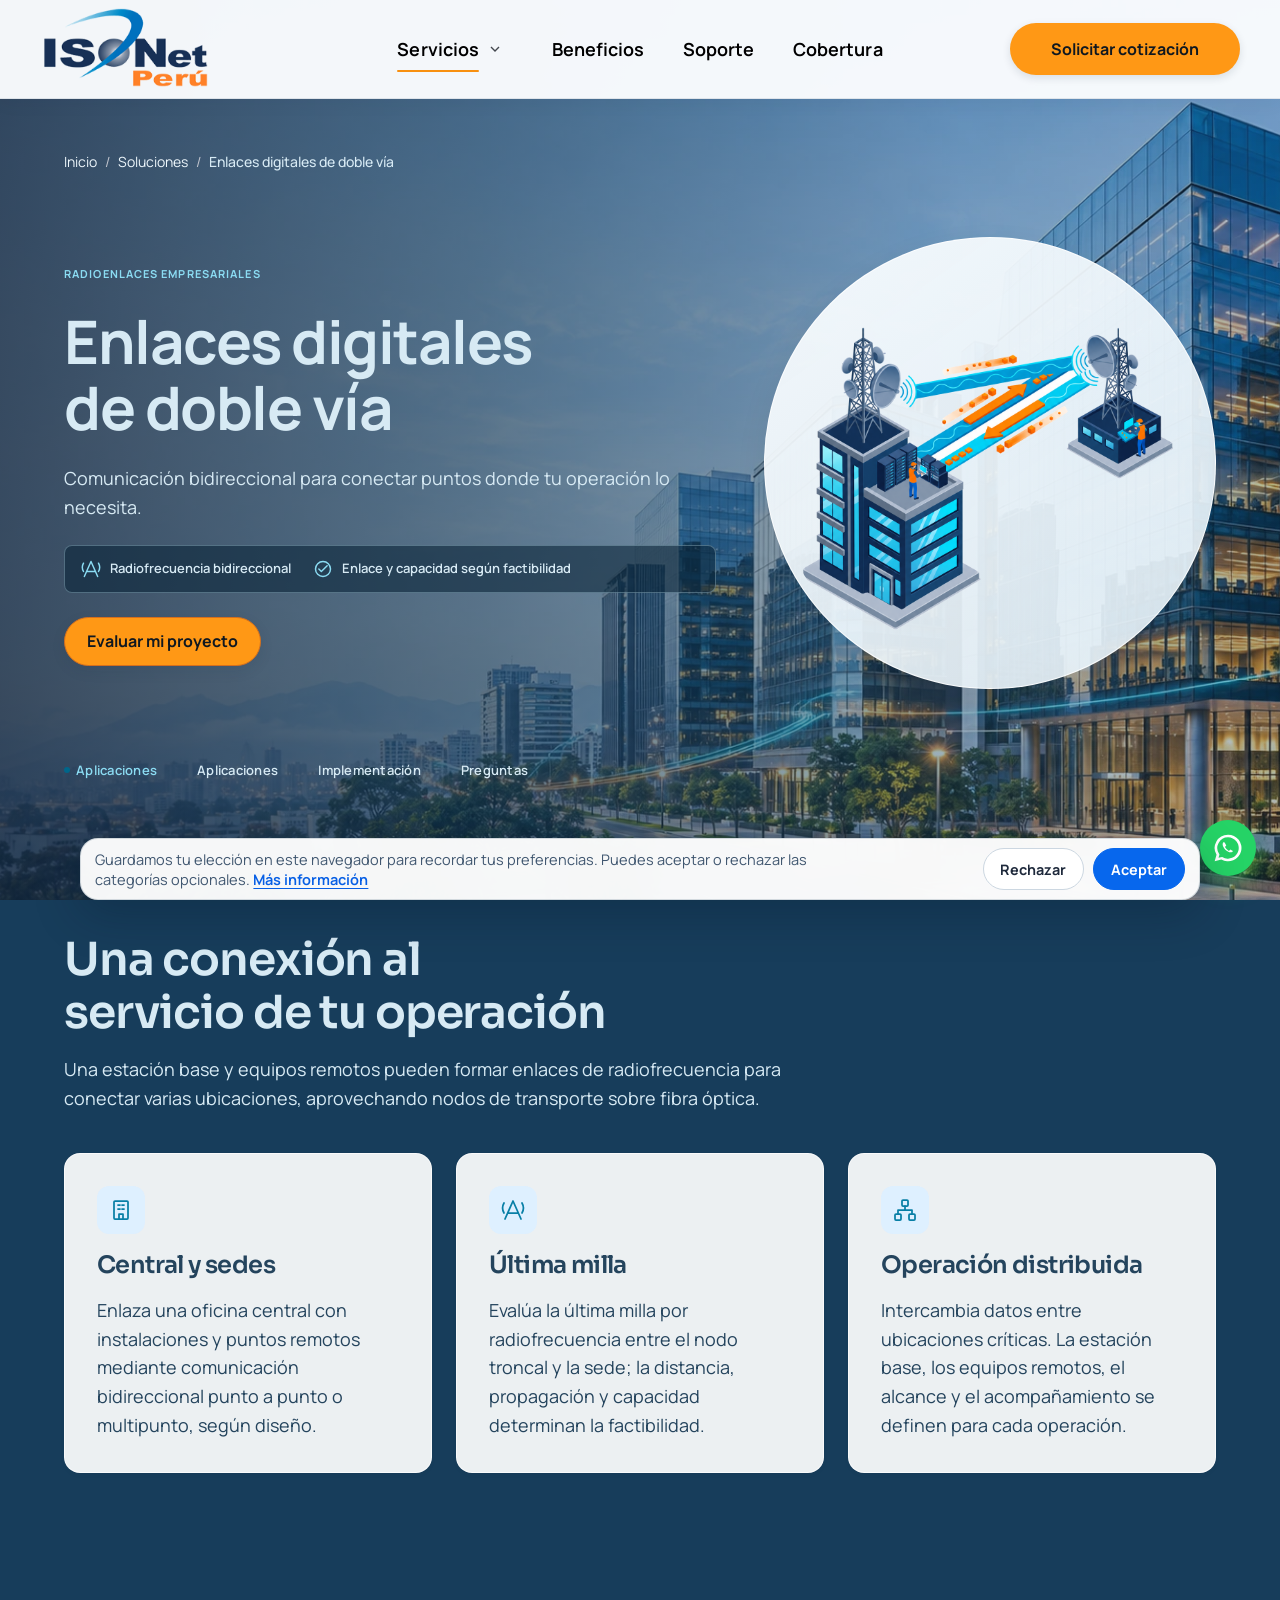
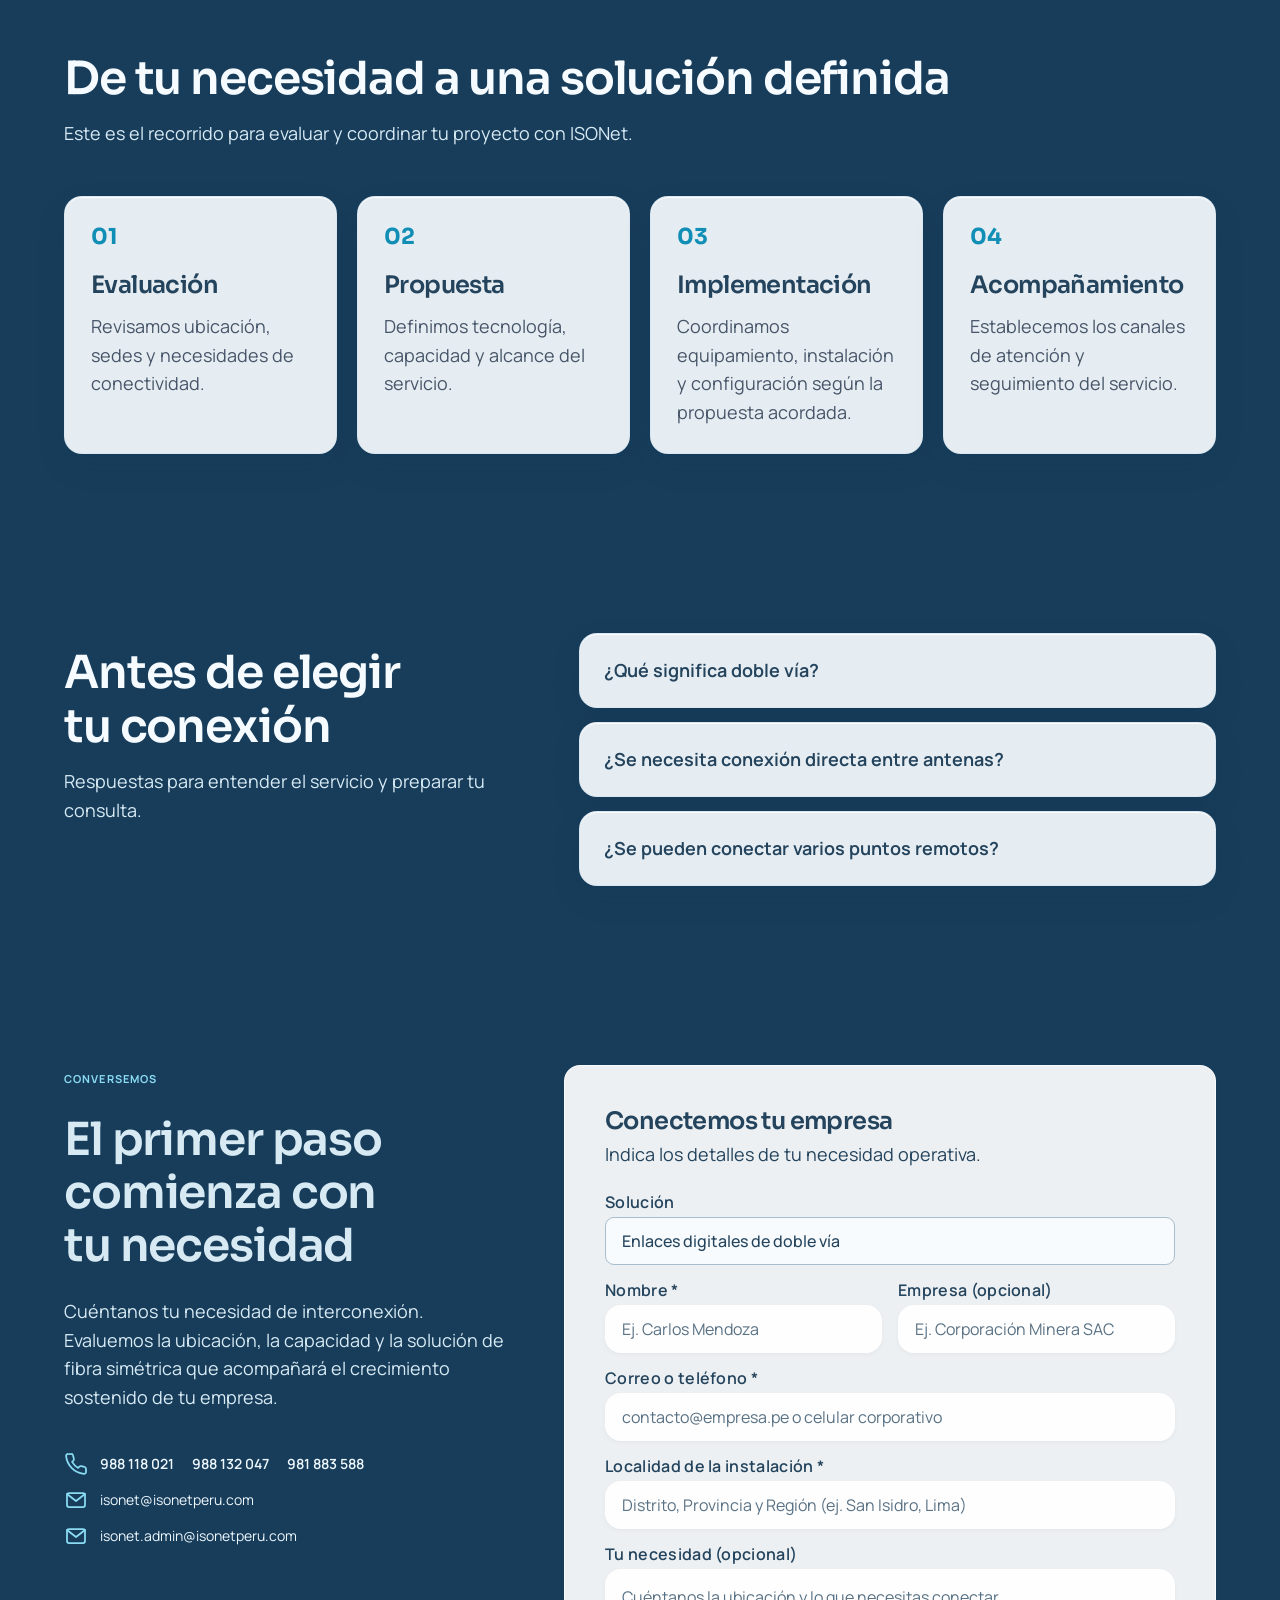
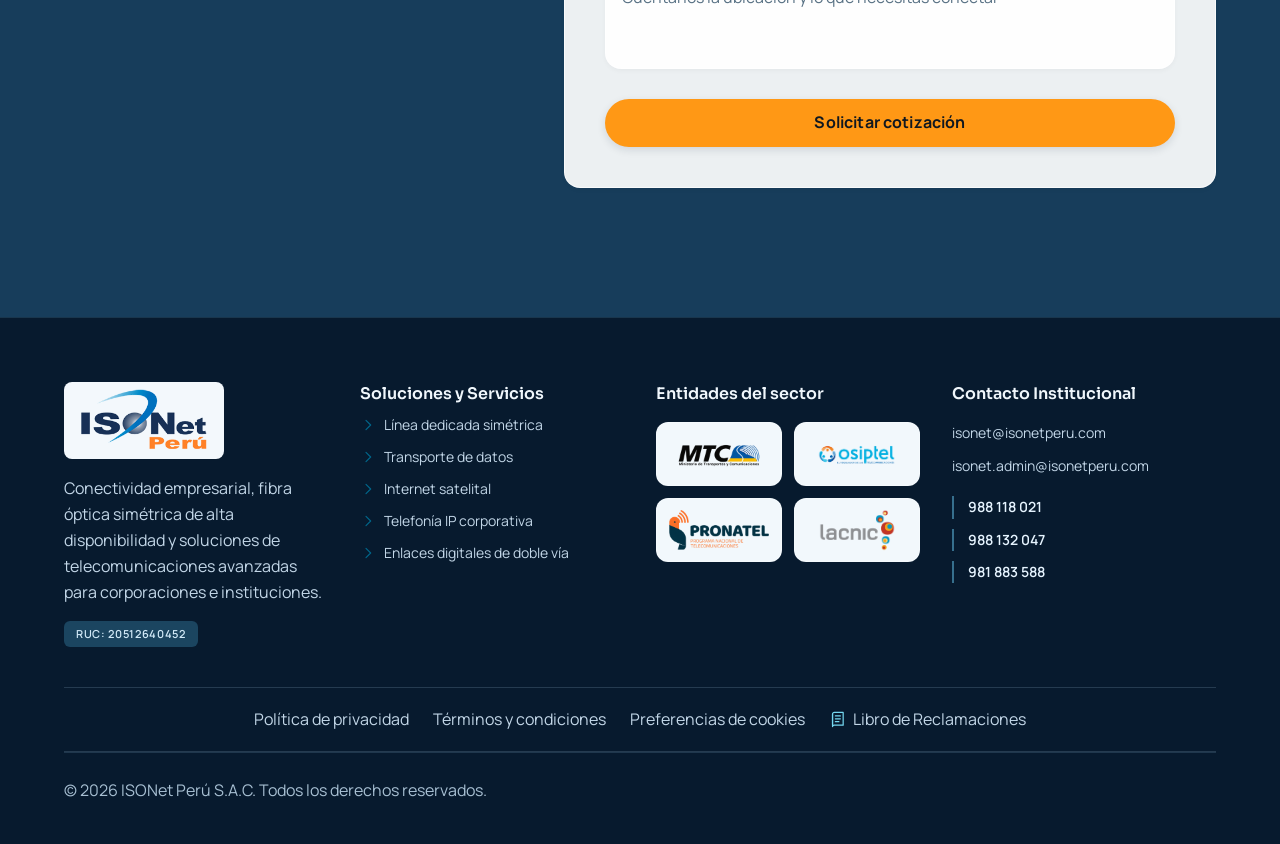
==== commit 961e1e4c: "Save ISONet design before brand palette update" ====
--- a/ISONet_Propuesta_Profesional/enlaces-digitales.html
+++ b/ISONet_Propuesta_Profesional/enlaces-digitales.html
@@ -1,6 +1,6 @@
 <!doctype html>
 <html lang="es" data-type="service"><head><meta charset="utf-8"><title>Enlaces digitales de doble vía | ISONet Perú</title><meta name="description" content="Enlaces de radiofrecuencia para comunicar ubicaciones de una operación, sujetos a evaluación de ruta y factibilidad técnica."><style>html{background-color:#173d5b}</style><meta content="width=device-width, initial-scale=1.0" name="viewport"><meta content="web_standard" name="shell-type">
-<style>@layer base{html,body{margin:0;padding:0;}body{overscroll-behavior:none;}main>:first-child{margin-top:0!important;}main>:last-child{margin-bottom:0!important;}}</style><link rel="stylesheet" href="../ISONet_Oficial/assets/linea-dedicada.css"><link rel="stylesheet" href="../ISONet_Oficial/assets/oficial.css?v=9"><meta name="robots" content="noindex,nofollow"><link rel="icon" href="../assets/v2/logo-oficial.svg" type="image/svg+xml"><meta name="page-type" content="service"><meta name="site-kind" content="tech"><link rel="stylesheet" href="propuesta.css?v=3"><link rel="stylesheet" href="soluciones-fondo.css?v=2"><link rel="stylesheet" href="navegacion-compartida.css?v=6"><link rel="stylesheet" href="legal.css?v=4"><link rel="preconnect" href="https://fonts.googleapis.com"><link rel="preconnect" href="https://fonts.gstatic.com" crossorigin><link href="https://fonts.googleapis.com/css2?family=Manrope:wght@400;500;600;700&family=Sora:wght@600;700&display=swap" rel="stylesheet"><link rel="stylesheet" href="identidad-isonet.css?v=26"></head><body data-glass-theme="blue" class="bg-background font-body-md text-on-surface antialiased"><header class="official-header"><div class="official-nav"><a class="official-brand" href="index.html" aria-label="ISONet Perú, inicio"><img src="../assets/v2/logo-oficial.svg" alt="ISONet Perú" width="438" height="220" class="official-logo"></a><button class="official-menu-toggle" aria-expanded="false" aria-controls="official-menu" aria-label="Abrir menú">☰</button><nav id="official-menu" aria-label="Navegación principal"><div class="official-solutions"><div class="official-solutions-trigger"><a class="official-solutions-link" href="index.html#soluciones">Servicios</a><button class="official-solutions-toggle" type="button" aria-label="Mostrar lista de soluciones" aria-expanded="false" aria-controls="official-dropdown"><svg width="16" height="16" viewbox="0 0 24 24" fill="none" stroke="currentColor" stroke-width="2" aria-hidden="true"><path d="m6 9 6 6 6-6"></path></svg></button></div><div id="official-dropdown"><a href="linea-dedicada.html"><svg class="official-solution-icon" viewbox="0 0 24 24" fill="none" stroke="currentColor" stroke-width="1.75" stroke-linecap="round" stroke-linejoin="round" aria-hidden="true"><circle cx="12" cy="12" r="9"></circle><ellipse cx="12" cy="12" rx="4" ry="9"></ellipse><path d="M3 12h18"></path></svg><span>Línea dedicada simétrica</span></a><a href="transporte-datos.html"><svg class="official-solution-icon" viewbox="0 0 24 24" fill="none" stroke="currentColor" stroke-width="1.75" stroke-linecap="round" stroke-linejoin="round" aria-hidden="true"><rect x="9" y="2" width="6" height="6" rx="1"></rect><rect x="2" y="16" width="6" height="6" rx="1"></rect><rect x="16" y="16" width="6" height="6" rx="1"></rect><path d="M12 8v4H5v4m7-4h7v4"></path></svg><span>Transporte de datos</span></a><a href="internet-satelital.html"><svg class="official-solution-icon" viewbox="0 0 24 24" fill="none" stroke="currentColor" stroke-width="1.75" stroke-linecap="round" stroke-linejoin="round" aria-hidden="true"><path d="M4 4c0 9 7 16 16 16L4 4ZM10 16l-3 5h10M13 10l6-6M15 3h6v6"></path></svg><span>Internet satelital</span></a><a href="telefonia-ip.html"><svg class="official-solution-icon" viewbox="0 0 24 24" fill="none" stroke="currentColor" stroke-width="1.75" stroke-linecap="round" stroke-linejoin="round" aria-hidden="true"><path d="M22 16.9v3a2 2 0 0 1-2.2 2A20 20 0 0 1 2.1 4.2 2 2 0 0 1 4.1 2h3a2 2 0 0 1 2 1.7l.7 2.8a2 2 0 0 1-.4 2.1L8.1 9.9a16 16 0 0 0 6 6l1.3-1.3a2 2 0 0 1 2.1-.4l2.8.7a2 2 0 0 1 1.7 2Z"></path></svg><span>Telefonía IP</span></a><a href="enlaces-digitales.html"><svg class="official-solution-icon" viewbox="0 0 24 24" fill="none" stroke="currentColor" stroke-width="1.75" stroke-linecap="round" stroke-linejoin="round" aria-hidden="true"><path d="M4 21l8-17 8 17M7 15h10M10 9h4M3 4a13 13 0 0 0 0 11M21 4a13 13 0 0 1 0 11"></path></svg><span>Enlaces digitales de doble vía</span></a></div></div><a href="index.html#beneficios">Beneficios</a><a href="index.html#soporte">Soporte</a><a href="index.html#cobertura">Cobertura</a></nav><a class="official-quote" href="#cotizar">Solicitar cotización</a></div></header><main class="w-full bg-background"><div class="flex flex-col w-full">
+<style>@layer base{html,body{margin:0;padding:0;}body{overscroll-behavior:none;}main>:first-child{margin-top:0!important;}main>:last-child{margin-bottom:0!important;}}</style><link rel="stylesheet" href="../ISONet_Oficial/assets/linea-dedicada.css"><link rel="stylesheet" href="../ISONet_Oficial/assets/oficial.css?v=9"><meta name="robots" content="noindex,nofollow"><link rel="icon" href="../assets/v2/logo-oficial.svg" type="image/svg+xml"><meta name="page-type" content="service"><meta name="site-kind" content="tech"><link rel="stylesheet" href="propuesta.css?v=3"><link rel="stylesheet" href="soluciones-fondo.css?v=2"><link rel="stylesheet" href="navegacion-compartida.css?v=6"><link rel="stylesheet" href="legal.css?v=4"><link rel="preconnect" href="https://fonts.googleapis.com"><link rel="preconnect" href="https://fonts.gstatic.com" crossorigin><link href="https://fonts.googleapis.com/css2?family=Manrope:wght@400;500;600;700&family=Sora:wght@600;700&display=swap" rel="stylesheet"><link rel="stylesheet" href="identidad-isonet.css?v=26"><link rel="stylesheet" href="experiencia-isonet.css?v=7"></head><body data-ux-polish data-glass-theme="blue" class="bg-background font-body-md text-on-surface antialiased"><header class="official-header"><div class="official-nav"><a class="official-brand" href="index.html" aria-label="ISONet Perú, inicio"><img src="../assets/v2/logo-oficial.svg" alt="ISONet Perú" width="438" height="220" class="official-logo"></a><button class="official-menu-toggle" aria-expanded="false" aria-controls="official-menu" aria-label="Abrir menú">☰</button><nav id="official-menu" aria-label="Navegación principal"><div class="official-solutions"><div class="official-solutions-trigger"><a class="official-solutions-link" href="index.html#soluciones">Servicios</a><button class="official-solutions-toggle" type="button" aria-label="Mostrar lista de soluciones" aria-expanded="false" aria-controls="official-dropdown"><svg width="16" height="16" viewbox="0 0 24 24" fill="none" stroke="currentColor" stroke-width="2" aria-hidden="true"><path d="m6 9 6 6 6-6"></path></svg></button></div><div id="official-dropdown"><a href="linea-dedicada.html"><svg class="official-solution-icon" viewbox="0 0 24 24" fill="none" stroke="currentColor" stroke-width="1.75" stroke-linecap="round" stroke-linejoin="round" aria-hidden="true"><circle cx="12" cy="12" r="9"></circle><ellipse cx="12" cy="12" rx="4" ry="9"></ellipse><path d="M3 12h18"></path></svg><span>Línea dedicada simétrica</span></a><a href="transporte-datos.html"><svg class="official-solution-icon" viewbox="0 0 24 24" fill="none" stroke="currentColor" stroke-width="1.75" stroke-linecap="round" stroke-linejoin="round" aria-hidden="true"><rect x="9" y="2" width="6" height="6" rx="1"></rect><rect x="2" y="16" width="6" height="6" rx="1"></rect><rect x="16" y="16" width="6" height="6" rx="1"></rect><path d="M12 8v4H5v4m7-4h7v4"></path></svg><span>Transporte de datos</span></a><a href="internet-satelital.html"><svg class="official-solution-icon" viewbox="0 0 24 24" fill="none" stroke="currentColor" stroke-width="1.75" stroke-linecap="round" stroke-linejoin="round" aria-hidden="true"><path d="M4 4c0 9 7 16 16 16L4 4ZM10 16l-3 5h10M13 10l6-6M15 3h6v6"></path></svg><span>Internet satelital</span></a><a href="telefonia-ip.html"><svg class="official-solution-icon" viewbox="0 0 24 24" fill="none" stroke="currentColor" stroke-width="1.75" stroke-linecap="round" stroke-linejoin="round" aria-hidden="true"><path d="M22 16.9v3a2 2 0 0 1-2.2 2A20 20 0 0 1 2.1 4.2 2 2 0 0 1 4.1 2h3a2 2 0 0 1 2 1.7l.7 2.8a2 2 0 0 1-.4 2.1L8.1 9.9a16 16 0 0 0 6 6l1.3-1.3a2 2 0 0 1 2.1-.4l2.8.7a2 2 0 0 1 1.7 2Z"></path></svg><span>Telefonía IP</span></a><a href="enlaces-digitales.html"><svg class="official-solution-icon" viewbox="0 0 24 24" fill="none" stroke="currentColor" stroke-width="1.75" stroke-linecap="round" stroke-linejoin="round" aria-hidden="true"><path d="M4 21l8-17 8 17M7 15h10M10 9h4M3 4a13 13 0 0 0 0 11M21 4a13 13 0 0 1 0 11"></path></svg><span>Enlaces digitales de doble vía</span></a></div></div><a href="index.html#beneficios">Beneficios</a><a href="index.html#soporte">Soporte</a><a href="index.html#cobertura">Cobertura</a></nav><a class="official-quote" href="#cotizar">Solicitar cotización</a></div></header><main class="w-full bg-background"><div class="flex flex-col w-full">
 
 <section class="max-w-7xl mx-auto w-full px-margin md:px-margin-md lg:px-margin-lg pt-4 pb-2">
 <nav class="flex items-center gap-2 font-body-sm text-body-sm text-on-surface-variant">
@@ -240,4 +240,4 @@
 
 
 
-<script src="../ISONet_Oficial/assets/oficial.js?v=3"></script><script src="propuesta.js"></script><script src="navegacion-compartida.js?v=4"></script><script src="contenido-rutas.js?v=1"></script><script src="navegacion-fluida.js?v=1"></script><script src="cookies-consent.js?v=2"></script><script src="mobile-action-bar.js?v=1"></script></body></html>+<script src="../ISONet_Oficial/assets/oficial.js?v=3"></script><script src="propuesta.js"></script><script src="navegacion-compartida.js?v=11"></script><script src="contenido-rutas.js?v=1"></script><script src="navegacion-fluida.js?v=1"></script><script src="cookies-consent.js?v=2"></script><script src="mobile-action-bar.js?v=1"></script></body></html>
--- a/ISONet_Propuesta_Profesional/legal.css
+++ b/ISONet_Propuesta_Profesional/legal.css
@@ -93,3 +93,83 @@
 
 .legal-footer-links a{display:inline-flex;align-items:center;gap:.45rem}
 .legal-footer-links .isonet-legal-icon{width:17px;height:17px;flex:0 0 auto;color:#75d8f1}
+
+/* Libro de reclamaciones: maqueta interactiva local, sin envío ni persistencia. */
+.legal-form-intro{display:flex;align-items:center;gap:1rem;margin:0 0 1rem;color:#d5e4ef}
+.legal-form-intro p{margin:0;font-size:.92rem}
+.legal-step-badge{flex:none;border:1px solid rgba(117,216,241,.32);border-radius:999px;padding:.42rem .7rem;color:#91e3fa;font-size:.7rem;font-weight:800;letter-spacing:.09em}
+.legal-provider-address{display:grid;gap:.35rem;padding:.75rem .85rem;border:1px solid rgba(255,171,89,.26);border-radius:10px;background:rgba(255,171,89,.07);color:#f4f8fb}
+.legal-provider-address span,.legal-field-grid label small,.legal-complaint-form .legal-field-grid small{color:#bdd0df;font-size:.82rem;font-weight:450;line-height:1.5}
+.legal-field-grid label>span[aria-hidden="true"]{display:inline;color:#ffc27f}
+.legal-complaint-form fieldset{padding:1.3rem;background:rgba(255,255,255,.035)}
+.legal-complaint-form legend{font-size:1.02rem}
+.legal-field-grid input:focus-visible,.legal-field-grid select:focus-visible,.legal-field-grid textarea:focus-visible{outline:3px solid rgba(117,216,241,.55);outline-offset:2px;border-color:#75d8f1}
+.legal-field-grid textarea{resize:vertical;min-height:7rem}
+.legal-field-grid input[type="file"]{padding:.5rem;background:rgba(3,22,39,.3)}
+.legal-field-grid input[type="file"]::file-selector-button{border:0;border-radius:999px;padding:.5rem .8rem;margin-right:.7rem;background:rgba(117,216,241,.16);color:#eaf8ff;font:650 .85rem Manrope,system-ui,sans-serif;cursor:pointer}
+.legal-representative{grid-template-columns:repeat(2,minmax(0,1fr));gap:1rem}
+.legal-representative[hidden]{display:none}
+.legal-form-submit{display:grid;justify-items:start;gap:.65rem}
+.legal-form-submit .legal-primary{min-width:220px;min-height:50px}
+.legal-status{margin:0;color:#a8f0d0;font-weight:650}
+.legal-status:not(:empty){padding:.8rem 1rem;border:1px solid rgba(92,218,164,.28);border-radius:12px;background:rgba(17,109,78,.16)}
+.legal-complaint-form :focus-visible{scroll-margin-block:7rem}
+@media(max-width:640px){.legal-form-intro{align-items:flex-start;flex-direction:column;gap:.45rem}.legal-representative{grid-template-columns:1fr}.legal-form-submit{justify-items:stretch}}
+
+/* Improve readability and alignment in the complaint form. */
+.legal-complaint-form fieldset{
+  padding:clamp(1rem,2.5vw,1.5rem);
+  border:1px solid rgba(255,255,255,.78);
+  background:rgba(246,250,253,.97);
+  box-shadow:0 12px 28px rgba(3,22,39,.14);
+}
+.legal-complaint-form legend{color:#153a57;background:#f6fafd;border-radius:999px;padding:.35rem .7rem}
+.legal-complaint-form .legal-field-grid label{
+  display:block;
+  color:#193d59!important;
+  font-size:.94rem;
+  font-weight:700;
+  line-height:1.45;
+}
+.legal-complaint-form .legal-field-grid label>span[aria-hidden="true"]{display:inline;color:#c75f13!important}
+.legal-complaint-form .legal-field-grid label small{display:inline-block;margin-left:.3rem;color:#60778a!important;font-size:.82rem;font-weight:550}
+.legal-complaint-form .legal-field-grid input:not([type="checkbox"]):not([type="radio"]),
+.legal-complaint-form .legal-field-grid select,
+.legal-complaint-form .legal-field-grid textarea{
+  display:block;
+  margin-top:.45rem;
+  border:1px solid #b9cad7!important;
+  border-radius:10px;
+  background:#fff!important;
+  color:#18364e!important;
+  -webkit-text-fill-color:#18364e!important;
+  font:500 .98rem/1.5 Manrope,system-ui,sans-serif;
+  box-shadow:0 1px 2px rgba(15,45,68,.05);
+}
+.legal-complaint-form .legal-field-grid input::placeholder,
+.legal-complaint-form .legal-field-grid textarea::placeholder{color:#62788a!important;-webkit-text-fill-color:#62788a!important;opacity:1}
+.legal-complaint-form .legal-field-grid input[readonly]{background:#eaf1f5!important;color:#24465f!important;-webkit-text-fill-color:#24465f!important;font-weight:700}
+.legal-complaint-form .legal-field-grid select option{background:#fff;color:#18364e}
+.legal-complaint-form .legal-field-grid input:focus-visible,
+.legal-complaint-form .legal-field-grid select:focus-visible,
+.legal-complaint-form .legal-field-grid textarea:focus-visible{outline:3px solid #1682b5!important;outline-offset:2px;border-color:#087eae!important}
+.legal-complaint-form .legal-field-grid .legal-check{display:flex;align-items:flex-start;gap:.7rem;color:#294a62!important;font-weight:500;line-height:1.55}
+.legal-complaint-form .legal-check input{width:1.2rem;height:1.2rem;margin:.14rem 0 0;accent-color:#087eae}
+.legal-complaint-form .legal-field-grid small.full{display:block;margin:.1rem 0 0;color:#526e82!important;font-size:.88rem;line-height:1.5}
+.legal-complaint-form .legal-provider-address{border-color:#f0c99f;background:#fff7ec;color:#24445c}
+.legal-complaint-form .legal-provider-address span{color:#536d80}
+.legal-complaint-form input[type="file"]{padding:.5rem!important;background:#fff!important;color:#24445c!important;-webkit-text-fill-color:#24445c!important}
+.legal-complaint-form input[type="file"]::file-selector-button{color:#173b56;background:#e5f3f9}
+@media(max-width:640px){
+ .legal-complaint-form fieldset{padding:.95rem}
+ .legal-complaint-form .legal-field-grid{gap:.9rem}
+ .legal-complaint-form .legal-field-grid label{font-size:.92rem}
+}
+
+/* This site-wide design reset removes main padding; restore a clear gap below the fixed navigation on legal pages. */
+html body[data-home-design] main.legal-main{padding:clamp(9rem,12vw,10rem) 1.25rem 5rem!important}
+@media(max-width:640px){html body[data-home-design] main.legal-main{padding:8.5rem .75rem 3rem!important}}
+@layer base{
+ .legal-main .legal-document .legal-provider-address strong{color:#193d59!important}
+}
+@media(max-width:640px){.legal-complaint-form :is(input,select,textarea){scroll-margin-block:7rem}}
--- a/ISONet_Propuesta_Profesional/experiencia-isonet.css
+++ b/ISONet_Propuesta_Profesional/experiencia-isonet.css
@@ -0,0 +1,264 @@
+/* Scale and spacing shared by the public pages. Colors follow the published theme. */
+:root {
+  --ux-copy: clamp(1.0625rem, 1rem + .2vw, 1.125rem);
+  --ux-ui: 1rem;
+  --ux-title: clamp(2.125rem, 1.35rem + 3vw, 3.75rem);
+  --ux-section-title: clamp(1.875rem, 1.25rem + 2vw, 2.875rem);
+  --ux-card-title: clamp(1.25rem, 1.13rem + .5vw, 1.5rem);
+  --ux-section-space: clamp(4rem, 7vw, 7rem);
+  --ux-cta: #ff9815;
+  --ux-cta-hover: #e98300;
+  --ux-cta-ink: #101820;
+  --ux-card-ink: #173a56;
+  --ux-card-copy: #476174;
+  --ux-card-link: #006c9f;
+  --ux-glass: rgb(255 255 255 / 96%);
+  --ux-art: #e5f1f8;
+}
+
+@layer base {
+  body[data-ux-polish] main h1 {
+    font-size: var(--ux-title) !important;
+    line-height: 1.1 !important;
+    text-wrap: balance;
+  }
+
+  body[data-ux-polish] main h2 {
+    font-size: var(--ux-section-title) !important;
+    line-height: 1.17 !important;
+    text-wrap: balance;
+  }
+
+  body[data-ux-polish] main h3 {
+    font-size: var(--ux-card-title) !important;
+    line-height: 1.25 !important;
+  }
+
+  body[data-ux-polish] main :is(p, .official-answer, .home-support-steps li, .official-questions summary) {
+    font-size: var(--ux-copy) !important;
+    line-height: 1.6 !important;
+  }
+
+  body[data-ux-polish] main :is(.professional-eyebrow, .home-kicker, .legal-eyebrow, #beneficios .tracking-widest) {
+    font-size: .875rem !important;
+    line-height: 1.45 !important;
+    letter-spacing: .08em !important;
+  }
+
+  body[data-ux-polish] main :is(label, input, select, textarea),
+  body[data-ux-polish] .legal-footer-links a,
+  body[data-ux-polish] footer :is(li, p) {
+    font-size: var(--ux-ui) !important;
+  }
+
+  body[data-ux-polish] :is(.professional-button, .official-quote, .isonet-primary-button, .isonet-quote-button, .home-support-links .home-button, .mobile-action-bar__quote, #cotizar button[type="submit"]) {
+    min-height: 48px !important;
+    border-radius: 999px !important;
+    background: var(--ux-cta) !important;
+    color: var(--ux-cta-ink) !important;
+    font-size: var(--ux-ui) !important;
+  }
+
+  body[data-ux-polish] :is(.professional-button, .official-quote, .isonet-primary-button, .isonet-quote-button, .home-support-links .home-button, .mobile-action-bar__quote, #cotizar button[type="submit"]):hover {
+    background: var(--ux-cta-hover) !important;
+  }
+
+  body[data-ux-polish][data-home-design] main :is(#cobertura, #beneficios, #soluciones, #soporte, #faq, #cotizar, .official-partners-section),
+  body[data-ux-polish]:not([data-home-design]) main :is(#aplicaciones, #implementacion, #preguntas, #cotizar) {
+    padding-block: var(--ux-section-space) !important;
+  }
+
+  body[data-ux-polish] main :is(.home-section-head, .official-section-heading) {
+    margin-bottom: clamp(1.5rem, 4vw, 3rem) !important;
+  }
+
+  body[data-ux-polish] main :is(.home-section-head, .official-section-heading, .home-coverage-copy) > p {
+    max-inline-size: 64ch;
+  }
+
+  @media (max-width: 380px) {
+    body[data-ux-polish] .official-nav .official-logo { width: 90px !important; }
+    body[data-ux-polish] .official-nav a.official-quote {
+      min-width: 0 !important;
+      padding-inline: 9px !important;
+      font-size: .875rem !important;
+    }
+  }
+}
+
+/* Keep the gallery close to its heading and move the track through the arrow controls. */
+@layer base {
+  body[data-ux-polish][data-home-design] main #soluciones {
+    padding-block-start: clamp(2.75rem, 5vw, 5rem) !important;
+  }
+
+  body[data-ux-polish] #soluciones .home-solutions-intro {
+    margin-bottom: .5rem !important;
+  }
+}
+
+.solution-carousel-controls {
+  display: flex;
+  justify-content: flex-end;
+  gap: 10px;
+  margin: 0 0 1rem;
+}
+
+.solution-carousel-controls button {
+  display: grid;
+  place-items: center;
+  width: 58px;
+  height: 52px;
+  border: 0;
+  border-radius: 10px;
+  background: transparent;
+  color: var(--ux-cta);
+  cursor: pointer;
+}
+
+.solution-carousel-controls button svg {
+  width: 40px;
+  height: 40px;
+}
+
+.solution-carousel-controls button:hover {
+  color: #ffb451;
+  background: rgb(255 152 21 / 12%);
+}
+
+.solution-carousel-controls button:focus-visible {
+  outline: 2px solid var(--ux-cta);
+  outline-offset: 2px;
+}
+
+.solution-tiles {
+  display: grid;
+  grid-auto-flow: column;
+  grid-auto-columns: 31%;
+  gap: clamp(12px, 1.6vw, 22px);
+  overflow-x: hidden;
+  scroll-snap-type: inline mandatory;
+  padding: 5px;
+}
+
+.solution-tile {
+  position: relative;
+  isolation: isolate;
+  display: grid;
+  align-items: end;
+  aspect-ratio: 1 / 1;
+  min-width: 0;
+  border-radius: 22px;
+  background: #173a56;
+  color: white;
+  text-decoration: none;
+  scroll-snap-align: start;
+  clip-path: polygon(0 0, 100% 0, 100% 100%, 57% 100%, 40% 89%, 0 89%);
+}
+
+.solution-tile-art {
+  position: absolute;
+  z-index: -1;
+  inset: 0;
+  overflow: hidden;
+  border-radius: inherit;
+  background: radial-gradient(ellipse at 55% 20%, #5584a3, #173a56 75%);
+}
+
+.solution-tile-art img {
+  display: block;
+  width: 100%;
+  height: 72%;
+  padding: 8% 6% 0;
+  object-fit: contain;
+  transition: transform 250ms ease;
+}
+
+.solution-tile-label {
+  display: flex;
+  justify-content: space-between;
+  align-items: center;
+  min-height: 34%;
+  gap: 12px;
+  padding: .75rem 6% 14%;
+  background: linear-gradient(transparent, #10283e 30%);
+}
+
+body[data-ux-polish] #soluciones .solution-tile h3 {
+  color: white !important;
+  margin: 0 !important;
+}
+
+.solution-tile-label span {
+  color: var(--ux-cta);
+  font-size: 1.5rem;
+}
+
+.solution-tile:hover { text-decoration: none; }
+.solution-tile:hover img { transform: scale(1.05); }
+
+.solution-tile:focus-visible {
+  outline: none;
+  box-shadow: inset 0 0 0 4px var(--ux-cta);
+}
+
+.solution-tile:focus-visible .solution-tile-label { box-shadow: inset 0 3px var(--ux-cta); }
+
+@media (max-width: 900px) {
+  .solution-tiles { grid-auto-columns: 47%; }
+}
+
+@media (max-width: 560px) {
+  .solution-tiles { grid-auto-columns: 84%; }
+}
+
+@media (prefers-reduced-motion: reduce) {
+  .solution-tile img { transition: none; }
+  .solution-tile:hover img { transform: none; }
+}
+
+@layer base {
+  body[data-ux-polish] #soluciones.home-solutions {
+    background: transparent !important;
+  }
+
+  body[data-ux-polish] #soluciones .home-solutions-intro :is(h2, em, p) {
+    color: var(--ux-glass) !important;
+  }
+
+  body[data-ux-polish] #soluciones .home-solutions-intro em {
+    font-style: normal;
+  }
+
+  body[data-ux-polish] #soluciones .home-solutions-intro p {
+    max-width: 64ch;
+    margin-top: .75rem !important;
+  }
+}
+
+html:has(body[data-home-design][data-ux-polish]) {
+  scroll-behavior: smooth;
+}
+
+@media (prefers-reduced-motion: reduce) {
+  html:has(body[data-home-design][data-ux-polish]) {
+    scroll-behavior: auto !important;
+  }
+}
+
+/* Give the two visual sections room without fixing their height or changing their backgrounds. */
+body[data-ux-polish][data-home-design] main {
+  overflow-x: clip;
+}
+
+body[data-ux-polish][data-home-design] main :is(#cobertura, #soporte) {
+  position: relative;
+  z-index: 1;
+}
+
+@media (min-width: 901px) {
+  body[data-ux-polish][data-home-design] main :is(#cobertura, #soporte) {
+    min-height: 100svh;
+    align-content: center;
+  }
+}
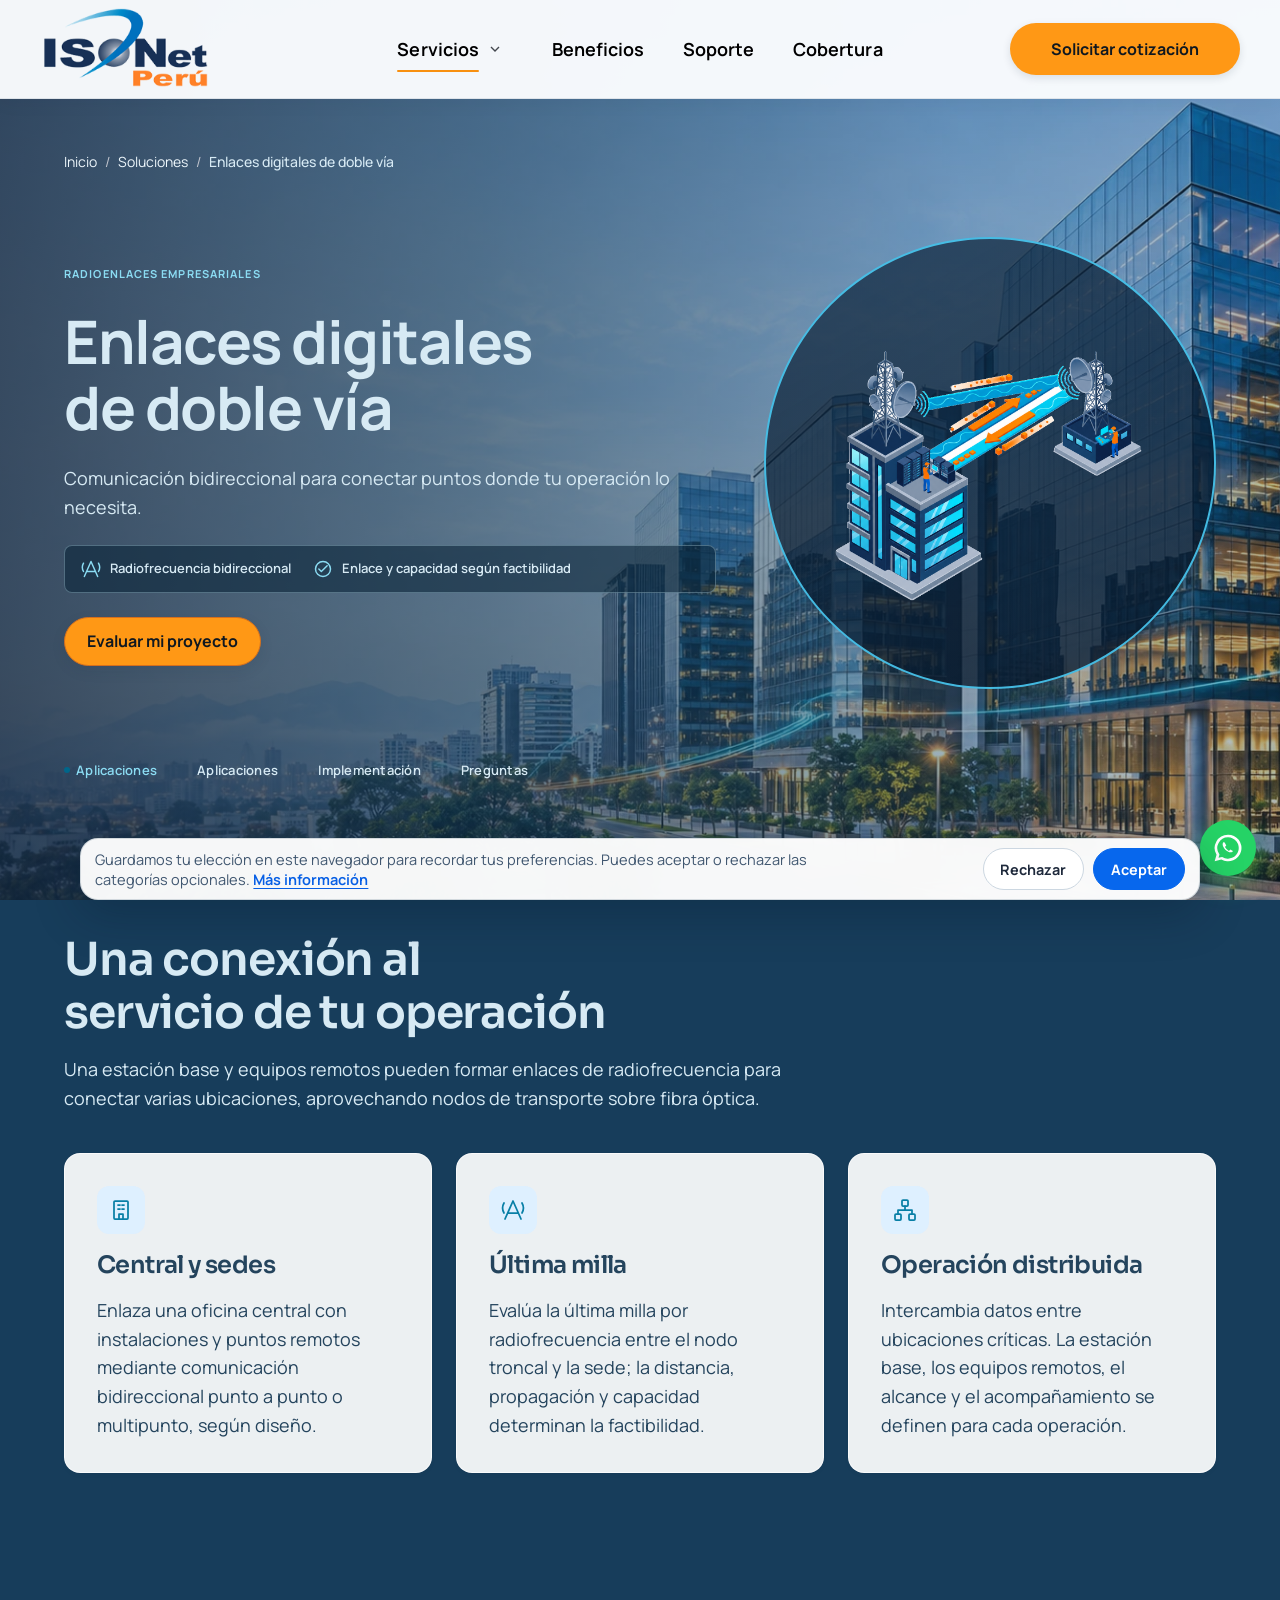
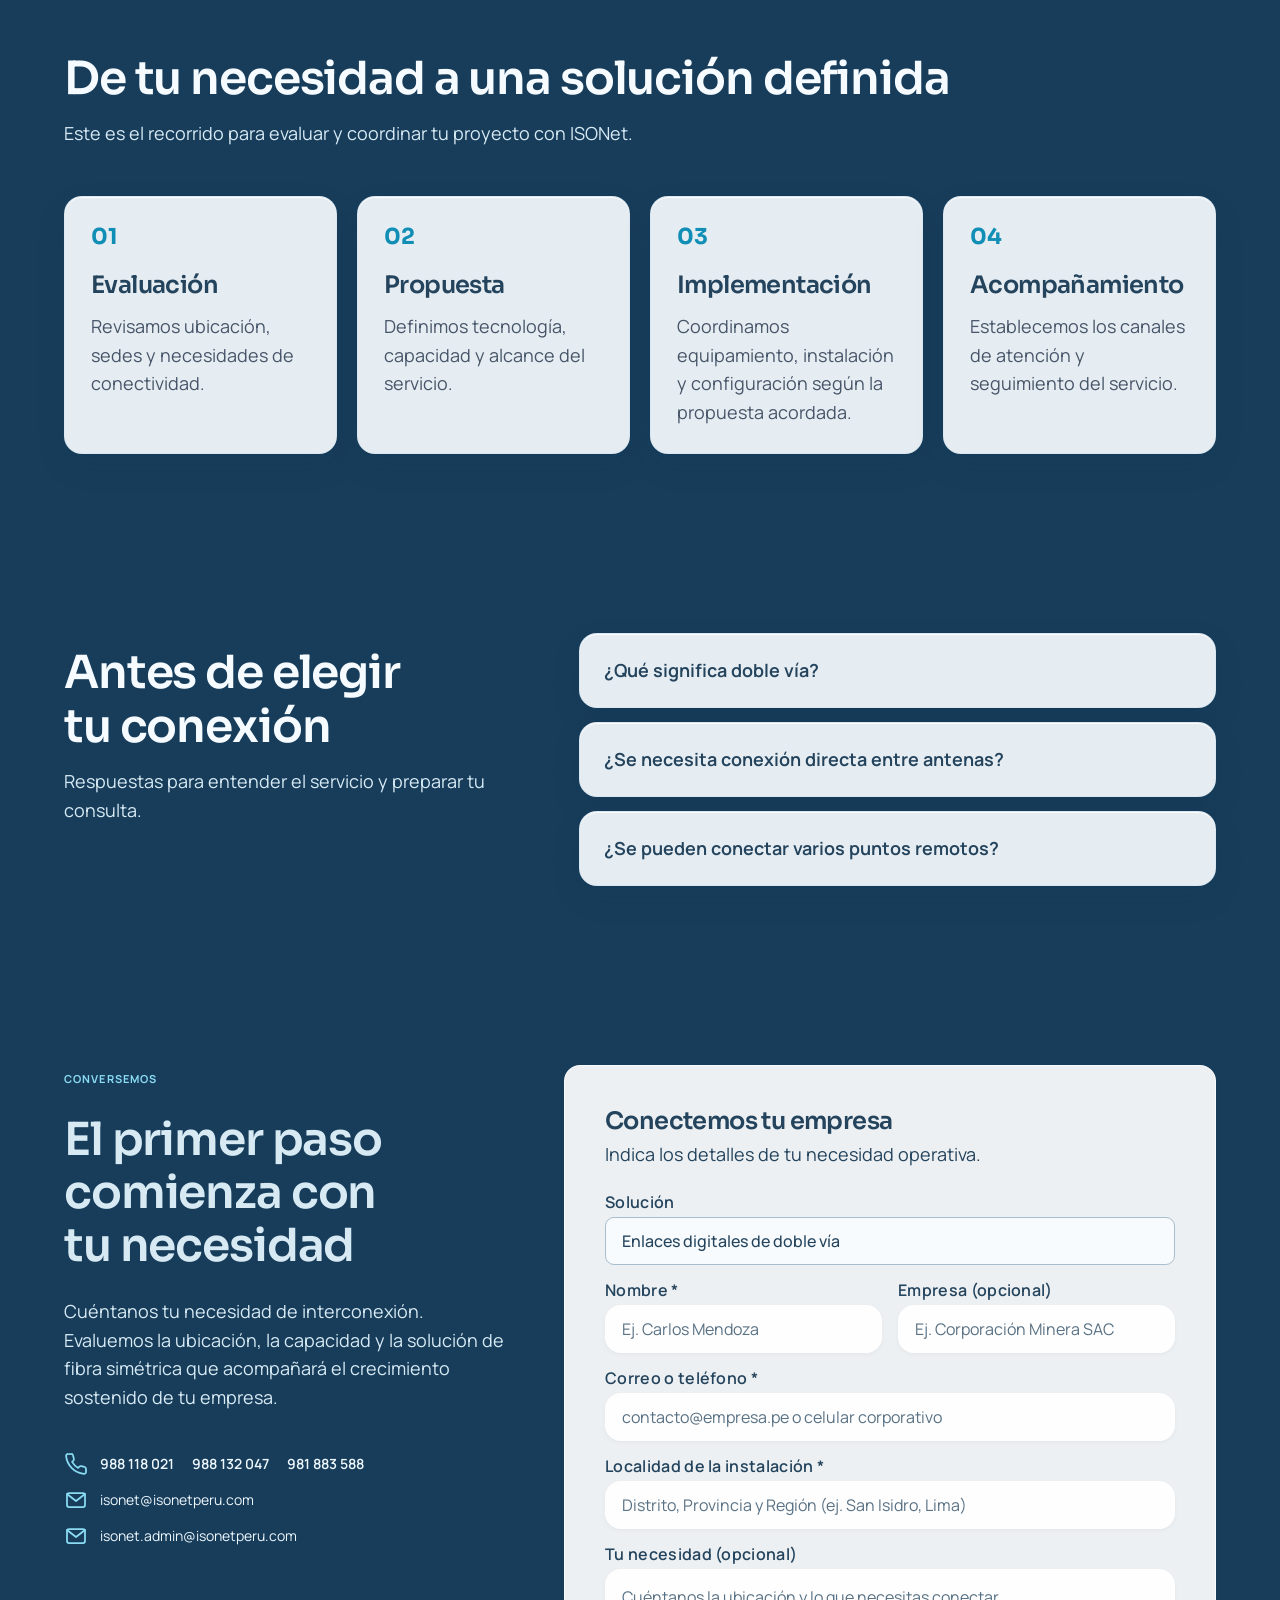
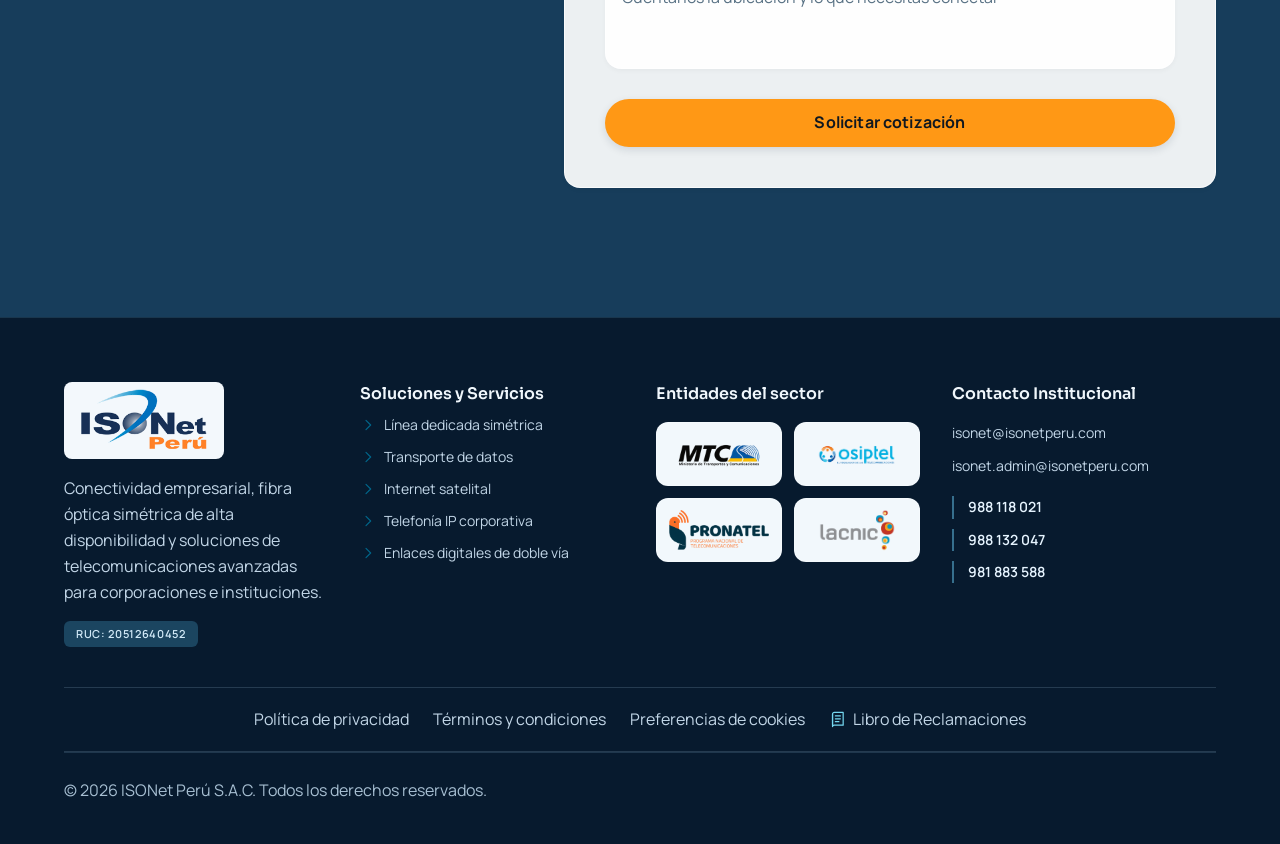
==== commit 406ae7aa: "Publish approved ISONet site refinements" ====
--- a/ISONet_Propuesta_Profesional/enlaces-digitales.html
+++ b/ISONet_Propuesta_Profesional/enlaces-digitales.html
@@ -1,6 +1,6 @@
 <!doctype html>
 <html lang="es" data-type="service"><head><meta charset="utf-8"><title>Enlaces digitales de doble vía | ISONet Perú</title><meta name="description" content="Enlaces de radiofrecuencia para comunicar ubicaciones de una operación, sujetos a evaluación de ruta y factibilidad técnica."><style>html{background-color:#173d5b}</style><meta content="width=device-width, initial-scale=1.0" name="viewport"><meta content="web_standard" name="shell-type">
-<style>@layer base{html,body{margin:0;padding:0;}body{overscroll-behavior:none;}main>:first-child{margin-top:0!important;}main>:last-child{margin-bottom:0!important;}}</style><link rel="stylesheet" href="../ISONet_Oficial/assets/linea-dedicada.css"><link rel="stylesheet" href="../ISONet_Oficial/assets/oficial.css?v=9"><meta name="robots" content="noindex,nofollow"><link rel="icon" href="../assets/v2/logo-oficial.svg" type="image/svg+xml"><meta name="page-type" content="service"><meta name="site-kind" content="tech"><link rel="stylesheet" href="propuesta.css?v=3"><link rel="stylesheet" href="soluciones-fondo.css?v=2"><link rel="stylesheet" href="navegacion-compartida.css?v=6"><link rel="stylesheet" href="legal.css?v=4"><link rel="preconnect" href="https://fonts.googleapis.com"><link rel="preconnect" href="https://fonts.gstatic.com" crossorigin><link href="https://fonts.googleapis.com/css2?family=Manrope:wght@400;500;600;700&family=Sora:wght@600;700&display=swap" rel="stylesheet"><link rel="stylesheet" href="identidad-isonet.css?v=26"><link rel="stylesheet" href="experiencia-isonet.css?v=7"></head><body data-ux-polish data-glass-theme="blue" class="bg-background font-body-md text-on-surface antialiased"><header class="official-header"><div class="official-nav"><a class="official-brand" href="index.html" aria-label="ISONet Perú, inicio"><img src="../assets/v2/logo-oficial.svg" alt="ISONet Perú" width="438" height="220" class="official-logo"></a><button class="official-menu-toggle" aria-expanded="false" aria-controls="official-menu" aria-label="Abrir menú">☰</button><nav id="official-menu" aria-label="Navegación principal"><div class="official-solutions"><div class="official-solutions-trigger"><a class="official-solutions-link" href="index.html#soluciones">Servicios</a><button class="official-solutions-toggle" type="button" aria-label="Mostrar lista de soluciones" aria-expanded="false" aria-controls="official-dropdown"><svg width="16" height="16" viewbox="0 0 24 24" fill="none" stroke="currentColor" stroke-width="2" aria-hidden="true"><path d="m6 9 6 6 6-6"></path></svg></button></div><div id="official-dropdown"><a href="linea-dedicada.html"><svg class="official-solution-icon" viewbox="0 0 24 24" fill="none" stroke="currentColor" stroke-width="1.75" stroke-linecap="round" stroke-linejoin="round" aria-hidden="true"><circle cx="12" cy="12" r="9"></circle><ellipse cx="12" cy="12" rx="4" ry="9"></ellipse><path d="M3 12h18"></path></svg><span>Línea dedicada simétrica</span></a><a href="transporte-datos.html"><svg class="official-solution-icon" viewbox="0 0 24 24" fill="none" stroke="currentColor" stroke-width="1.75" stroke-linecap="round" stroke-linejoin="round" aria-hidden="true"><rect x="9" y="2" width="6" height="6" rx="1"></rect><rect x="2" y="16" width="6" height="6" rx="1"></rect><rect x="16" y="16" width="6" height="6" rx="1"></rect><path d="M12 8v4H5v4m7-4h7v4"></path></svg><span>Transporte de datos</span></a><a href="internet-satelital.html"><svg class="official-solution-icon" viewbox="0 0 24 24" fill="none" stroke="currentColor" stroke-width="1.75" stroke-linecap="round" stroke-linejoin="round" aria-hidden="true"><path d="M4 4c0 9 7 16 16 16L4 4ZM10 16l-3 5h10M13 10l6-6M15 3h6v6"></path></svg><span>Internet satelital</span></a><a href="telefonia-ip.html"><svg class="official-solution-icon" viewbox="0 0 24 24" fill="none" stroke="currentColor" stroke-width="1.75" stroke-linecap="round" stroke-linejoin="round" aria-hidden="true"><path d="M22 16.9v3a2 2 0 0 1-2.2 2A20 20 0 0 1 2.1 4.2 2 2 0 0 1 4.1 2h3a2 2 0 0 1 2 1.7l.7 2.8a2 2 0 0 1-.4 2.1L8.1 9.9a16 16 0 0 0 6 6l1.3-1.3a2 2 0 0 1 2.1-.4l2.8.7a2 2 0 0 1 1.7 2Z"></path></svg><span>Telefonía IP</span></a><a href="enlaces-digitales.html"><svg class="official-solution-icon" viewbox="0 0 24 24" fill="none" stroke="currentColor" stroke-width="1.75" stroke-linecap="round" stroke-linejoin="round" aria-hidden="true"><path d="M4 21l8-17 8 17M7 15h10M10 9h4M3 4a13 13 0 0 0 0 11M21 4a13 13 0 0 1 0 11"></path></svg><span>Enlaces digitales de doble vía</span></a></div></div><a href="index.html#beneficios">Beneficios</a><a href="index.html#soporte">Soporte</a><a href="index.html#cobertura">Cobertura</a></nav><a class="official-quote" href="#cotizar">Solicitar cotización</a></div></header><main class="w-full bg-background"><div class="flex flex-col w-full">
+<style>@layer base{html,body{margin:0;padding:0;}body{overscroll-behavior:none;}main>:first-child{margin-top:0!important;}main>:last-child{margin-bottom:0!important;}}</style><link rel="stylesheet" href="../ISONet_Oficial/assets/linea-dedicada.css"><link rel="stylesheet" href="../ISONet_Oficial/assets/oficial.css?v=9"><meta name="robots" content="noindex,nofollow"><link rel="icon" href="../assets/v2/logo-oficial.svg" type="image/svg+xml"><meta name="page-type" content="service"><meta name="site-kind" content="tech"><link rel="stylesheet" href="propuesta.css?v=3"><link rel="stylesheet" href="soluciones-fondo.css?v=2"><link rel="stylesheet" href="navegacion-compartida.css?v=9"><link rel="stylesheet" href="legal.css?v=4"><link rel="preconnect" href="https://fonts.googleapis.com"><link rel="preconnect" href="https://fonts.gstatic.com" crossorigin><link href="https://fonts.googleapis.com/css2?family=Manrope:wght@400;500;600;700&family=Sora:wght@600;700&display=swap" rel="stylesheet"><link rel="stylesheet" href="identidad-isonet.css?v=26"><link rel="stylesheet" href="experiencia-isonet.css?v=7"><link rel="stylesheet" href="ilustraciones-servicios.css?v=5"></head><body data-ux-polish data-glass-theme="blue" class="bg-background font-body-md text-on-surface antialiased"><header class="official-header"><div class="official-nav"><a class="official-brand" href="index.html" aria-label="ISONet Perú, inicio"><img src="../assets/v2/logo-oficial.svg" alt="ISONet Perú" width="438" height="220" class="official-logo"></a><button class="official-menu-toggle" aria-expanded="false" aria-controls="official-menu" aria-label="Abrir menú">☰</button><nav id="official-menu" aria-label="Navegación principal"><div class="official-solutions"><div class="official-solutions-trigger"><a class="official-solutions-link" href="index.html#soluciones">Servicios</a><button class="official-solutions-toggle" type="button" aria-label="Mostrar lista de soluciones" aria-expanded="false" aria-controls="official-dropdown"><svg width="16" height="16" viewbox="0 0 24 24" fill="none" stroke="currentColor" stroke-width="2" aria-hidden="true"><path d="m6 9 6 6 6-6"></path></svg></button></div><div id="official-dropdown"><a href="linea-dedicada.html"><svg class="official-solution-icon" viewbox="0 0 24 24" fill="none" stroke="currentColor" stroke-width="1.75" stroke-linecap="round" stroke-linejoin="round" aria-hidden="true"><circle cx="12" cy="12" r="9"></circle><ellipse cx="12" cy="12" rx="4" ry="9"></ellipse><path d="M3 12h18"></path></svg><span>Línea dedicada simétrica</span></a><a href="transporte-datos.html"><svg class="official-solution-icon" viewbox="0 0 24 24" fill="none" stroke="currentColor" stroke-width="1.75" stroke-linecap="round" stroke-linejoin="round" aria-hidden="true"><rect x="9" y="2" width="6" height="6" rx="1"></rect><rect x="2" y="16" width="6" height="6" rx="1"></rect><rect x="16" y="16" width="6" height="6" rx="1"></rect><path d="M12 8v4H5v4m7-4h7v4"></path></svg><span>Transporte de datos</span></a><a href="internet-satelital.html"><svg class="official-solution-icon" viewbox="0 0 24 24" fill="none" stroke="currentColor" stroke-width="1.75" stroke-linecap="round" stroke-linejoin="round" aria-hidden="true"><path d="M4 4c0 9 7 16 16 16L4 4ZM10 16l-3 5h10M13 10l6-6M15 3h6v6"></path></svg><span>Internet satelital</span></a><a href="telefonia-ip.html"><svg class="official-solution-icon" viewbox="0 0 24 24" fill="none" stroke="currentColor" stroke-width="1.75" stroke-linecap="round" stroke-linejoin="round" aria-hidden="true"><path d="M22 16.9v3a2 2 0 0 1-2.2 2A20 20 0 0 1 2.1 4.2 2 2 0 0 1 4.1 2h3a2 2 0 0 1 2 1.7l.7 2.8a2 2 0 0 1-.4 2.1L8.1 9.9a16 16 0 0 0 6 6l1.3-1.3a2 2 0 0 1 2.1-.4l2.8.7a2 2 0 0 1 1.7 2Z"></path></svg><span>Telefonía IP</span></a><a href="enlaces-digitales.html"><svg class="official-solution-icon" viewbox="0 0 24 24" fill="none" stroke="currentColor" stroke-width="1.75" stroke-linecap="round" stroke-linejoin="round" aria-hidden="true"><path d="M4 21l8-17 8 17M7 15h10M10 9h4M3 4a13 13 0 0 0 0 11M21 4a13 13 0 0 1 0 11"></path></svg><span>Enlaces digitales de doble vía</span></a></div></div><a href="index.html#beneficios">Beneficios</a><a href="index.html#soporte">Soporte</a><a href="index.html#cobertura">Cobertura</a></nav><a class="official-quote" href="#cotizar">Solicitar cotización</a></div></header><main class="w-full bg-background"><div class="flex flex-col w-full">
 
 <section class="max-w-7xl mx-auto w-full px-margin md:px-margin-md lg:px-margin-lg pt-4 pb-2">
 <nav class="flex items-center gap-2 font-body-sm text-body-sm text-on-surface-variant">
@@ -34,8 +34,8 @@
 </div>
 
 <div class="lg:col-span-5 relative">
-<div class="official-service-portrait relative w-full aspect-square rounded-full overflow-hidden shadow-2xl bg-surface-container">
-<img class="w-full h-full object-contain rounded-full official-circular-image" src="assets/soluciones/transparentes/enlaces-digitales-glass.png" alt="Diagrama de radioenlace digital bidireccional entre dos sedes." width="1254" height="1254" fetchpriority="high" decoding="async">
+<div class="official-service-portrait floating-service-art">
+<img class="official-circular-image" src="assets/soluciones/transparentes/enlaces-digitales-glass.png" alt="Diagrama de radioenlace digital bidireccional entre dos sedes." width="1254" height="1254" fetchpriority="high" decoding="async">
 </div>
 </div>
 </div>
@@ -240,4 +240,4 @@
 
 
 
-<script src="../ISONet_Oficial/assets/oficial.js?v=3"></script><script src="propuesta.js"></script><script src="navegacion-compartida.js?v=11"></script><script src="contenido-rutas.js?v=1"></script><script src="navegacion-fluida.js?v=1"></script><script src="cookies-consent.js?v=2"></script><script src="mobile-action-bar.js?v=1"></script></body></html>+<script src="../ISONet_Oficial/assets/oficial.js?v=3"></script><script src="propuesta.js"></script><script src="navegacion-compartida.js?v=14"></script><script src="contenido-rutas.js?v=1"></script><script src="navegacion-fluida.js?v=2"></script><script src="cookies-consent.js?v=2"></script><script src="mobile-action-bar.js?v=1"></script></body></html>
--- a/ISONet_Propuesta_Profesional/navegacion-compartida.css
+++ b/ISONet_Propuesta_Profesional/navegacion-compartida.css
@@ -146,3 +146,13 @@
 @media(prefers-reduced-motion:reduce){body[data-glass-theme]:not([data-home-design]) main .service-key-point{transition:none}}
 /* Normalize Arista's dark source plate into the same white mark treatment as the partner row. */
 html body main .official-partner-logo img[src$='arista.jpeg']{filter:grayscale(1) contrast(6)!important;mix-blend-mode:screen!important}
+
+/* Match the service menu icons to the site's cyan accent. */
+html body[data-glass-theme] #official-dropdown .official-solution-icon { color: var(--isonet-cyan, #8bdcf3); }
+
+.official-solutions-toggle svg { transition: transform 180ms ease; }
+.official-solutions-toggle[aria-expanded="true"] svg { transform: rotate(180deg); }
+
+@media (prefers-reduced-motion: reduce) {
+  .official-solutions-toggle svg { transition: none; }
+}
--- a/ISONet_Propuesta_Profesional/experiencia-isonet.css
+++ b/ISONet_Propuesta_Profesional/experiencia-isonet.css
@@ -97,37 +97,47 @@
   }
 }
 
+.solution-carousel-frame {
+  position: relative;
+  margin-block-start: clamp(1.25rem, 3vw, 2rem);
+}
+
 .solution-carousel-controls {
+  position: absolute;
+  inset: 0;
+  z-index: 3;
   display: flex;
-  justify-content: flex-end;
-  gap: 10px;
-  margin: 0 0 1rem;
+  align-items: center;
+  justify-content: space-between;
+  pointer-events: none;
 }
 
 .solution-carousel-controls button {
   display: grid;
   place-items: center;
-  width: 58px;
-  height: 52px;
-  border: 0;
-  border-radius: 10px;
-  background: transparent;
+  width: clamp(44px, 4vw, 56px);
+  aspect-ratio: 1;
+  border: 2px solid #fff;
+  border-radius: 50%;
+  background: #10283e;
   color: var(--ux-cta);
+  box-shadow: 0 4px 14px rgb(8 25 41 / 40%);
   cursor: pointer;
+  pointer-events: auto;
 }
 
 .solution-carousel-controls button svg {
-  width: 40px;
-  height: 40px;
+  width: 26px;
+  height: 26px;
 }
 
 .solution-carousel-controls button:hover {
-  color: #ffb451;
-  background: rgb(255 152 21 / 12%);
+  color: #10283e;
+  background: var(--ux-cta);
 }
 
 .solution-carousel-controls button:focus-visible {
-  outline: 2px solid var(--ux-cta);
+  outline: 3px solid var(--ux-cta);
   outline-offset: 2px;
 }
 
@@ -141,6 +151,8 @@
   padding: 5px;
 }
 
+.solution-tiles.is-auto-scrolling { scroll-snap-type: none; }
+
 .solution-tile {
   position: relative;
   isolation: isolate;
@@ -149,11 +161,25 @@
   aspect-ratio: 1 / 1;
   min-width: 0;
   border-radius: 22px;
-  background: #173a56;
-  color: white;
+  background: var(--home-card-glass);
+  color: var(--ux-card-ink);
   text-decoration: none;
   scroll-snap-align: start;
   clip-path: polygon(0 0, 100% 0, 100% 100%, 57% 100%, 40% 89%, 0 89%);
+}
+
+.solution-tile::after {
+  position: absolute;
+  inset: 0;
+  z-index: 1;
+  border-radius: inherit;
+  background: var(--home-card-edge);
+  clip-path: polygon(evenodd, 0 0, 100% 0, 100% 100%, 57% 100%, 40% 89%, 0 89%, 0 0,
+    2px 2px, 2px calc(89% - 2px), calc(40% + 1px) calc(89% - 2px),
+    calc(57% + 1px) calc(100% - 2px), calc(100% - 2px) calc(100% - 2px),
+    calc(100% - 2px) 2px, 2px 2px);
+  pointer-events: none;
+  content: "";
 }
 
 .solution-tile-art {
@@ -162,7 +188,7 @@
   inset: 0;
   overflow: hidden;
   border-radius: inherit;
-  background: radial-gradient(ellipse at 55% 20%, #5584a3, #173a56 75%);
+  background: transparent;
 }
 
 .solution-tile-art img {
@@ -181,11 +207,11 @@
   min-height: 34%;
   gap: 12px;
   padding: .75rem 6% 14%;
-  background: linear-gradient(transparent, #10283e 30%);
+  background: transparent;
 }
 
 body[data-ux-polish] #soluciones .solution-tile h3 {
-  color: white !important;
+  color: var(--home-card-ink) !important;
   margin: 0 !important;
 }
 
@@ -196,6 +222,9 @@
 
 .solution-tile:hover { text-decoration: none; }
 .solution-tile:hover img { transform: scale(1.05); }
+@media (hover: hover) {
+  .solution-tile:hover::after { background-color: var(--ux-cta); }
+}
 
 .solution-tile:focus-visible {
   outline: none;
@@ -218,8 +247,25 @@
 }
 
 @layer base {
-  body[data-ux-polish] #soluciones.home-solutions {
-    background: transparent !important;
+  body[data-ux-polish] main :is(#cobertura.home-coverage, #soluciones.home-solutions) {
+    background: rgba(5, 27, 46, .42) !important;
+    border-color: #a9d7ef3d !important;
+  }
+
+  body[data-ux-polish] main #inicio #hero-connectivity-title {
+    text-align: center;
+  }
+
+  body[data-ux-polish] #soluciones .home-solutions-intro {
+    display: block !important;
+    width: 100%;
+    max-width: none !important;
+    margin-inline: auto !important;
+    text-align: center !important;
+  }
+
+  body[data-ux-polish] #soluciones .home-solutions-intro :is(h2, p) {
+    text-align: center !important;
   }
 
   body[data-ux-polish] #soluciones .home-solutions-intro :is(h2, em, p) {
@@ -232,7 +278,7 @@
 
   body[data-ux-polish] #soluciones .home-solutions-intro p {
     max-width: 64ch;
-    margin-top: .75rem !important;
+    margin: .75rem auto 0 !important;
   }
 }
 
--- a/ISONet_Propuesta_Profesional/ilustraciones-servicios.css
+++ b/ISONet_Propuesta_Profesional/ilustraciones-servicios.css
@@ -0,0 +1,25 @@
+/* Dark glass around each service illustration. */
+body:not([data-home-design]) main .official-service-portrait.floating-service-art {
+  width: min(100%, 508px) !important;
+  height: auto !important;
+  min-height: 0 !important;
+  aspect-ratio: 1 / 1 !important;
+  border: 2px solid rgba(73, 199, 239, .92) !important;
+  border-radius: 50% !important;
+  background: linear-gradient(150deg, rgba(11, 33, 56, .66), rgba(5, 22, 41, .79)) !important;
+  box-shadow: none !important;
+  overflow: hidden !important;
+  -webkit-backdrop-filter: blur(2px);
+  backdrop-filter: blur(2px);
+}
+
+body:not([data-home-design]) main .official-service-portrait.floating-service-art > .official-circular-image {
+  display: block;
+  width: 100%;
+  height: 100%;
+  object-fit: contain !important;
+  object-position: center !important;
+  padding: 10% !important;
+  border-radius: inherit !important;
+  background: transparent !important;
+}
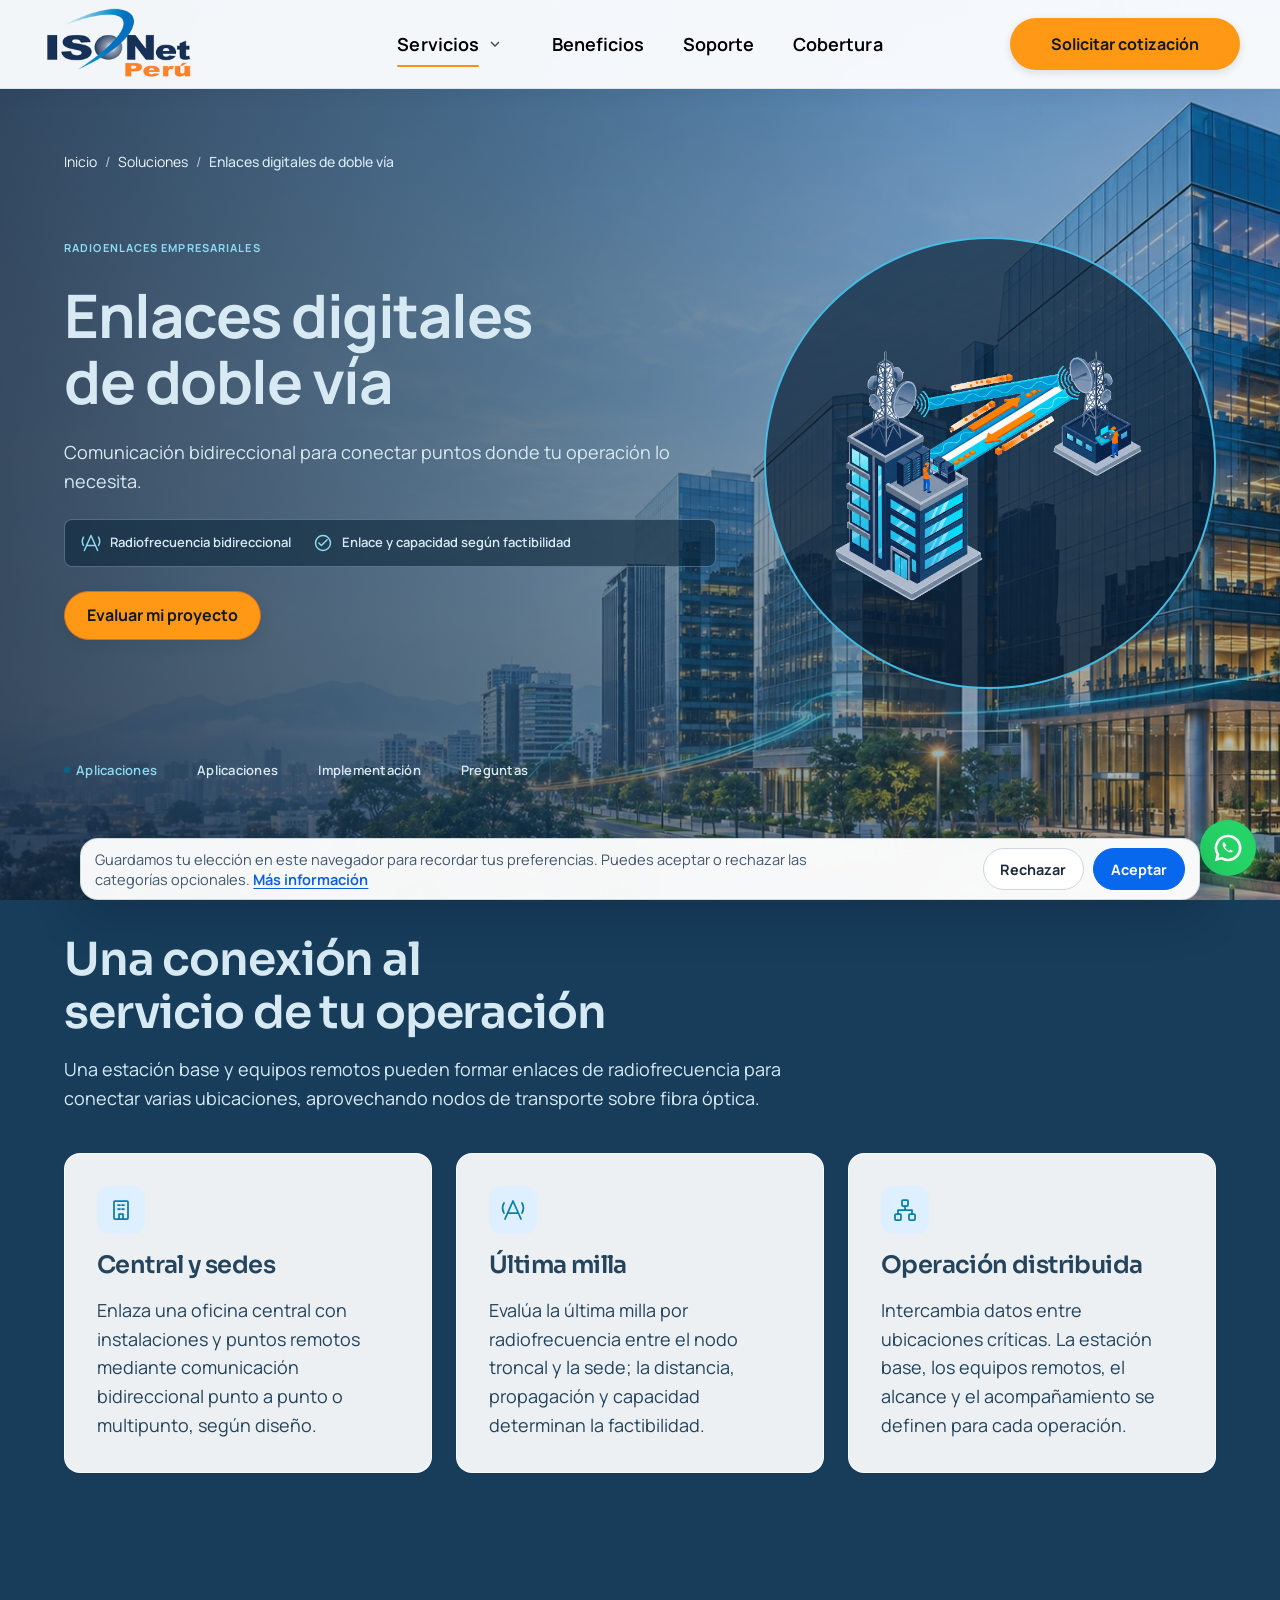
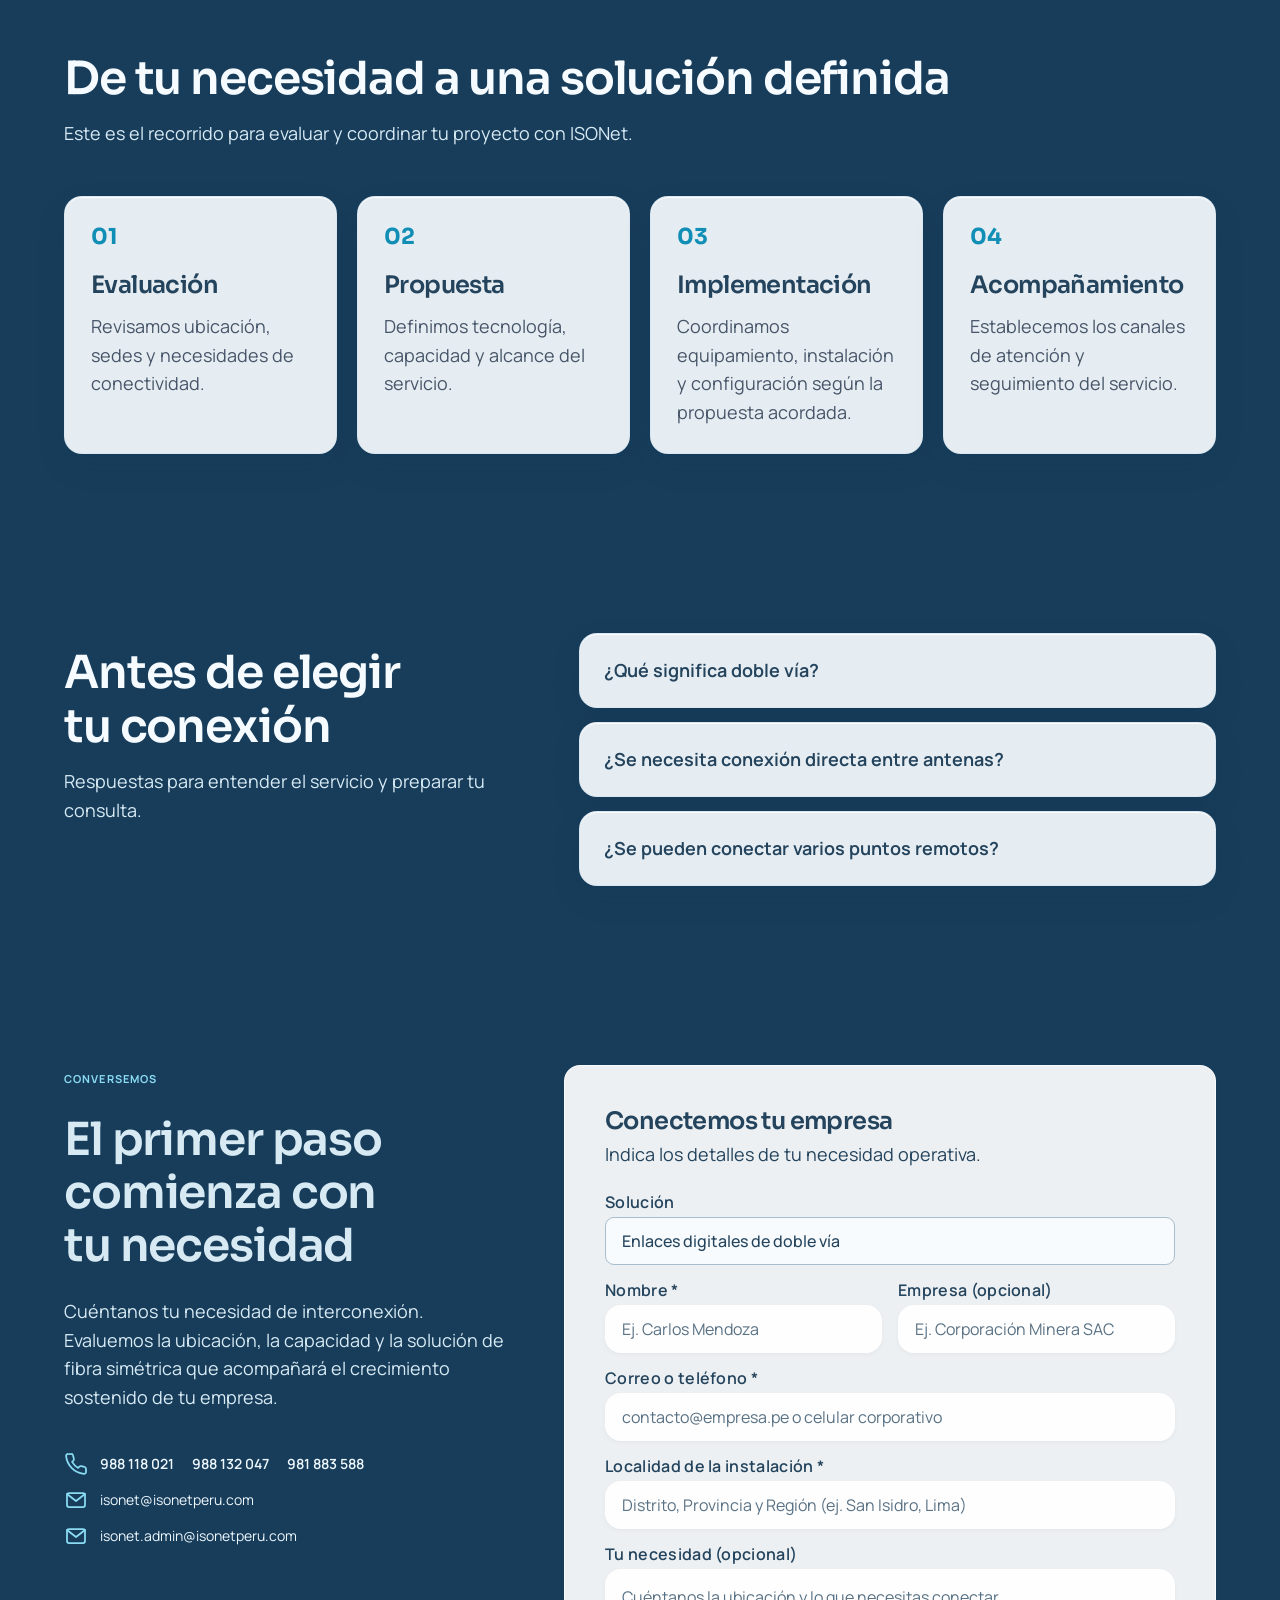
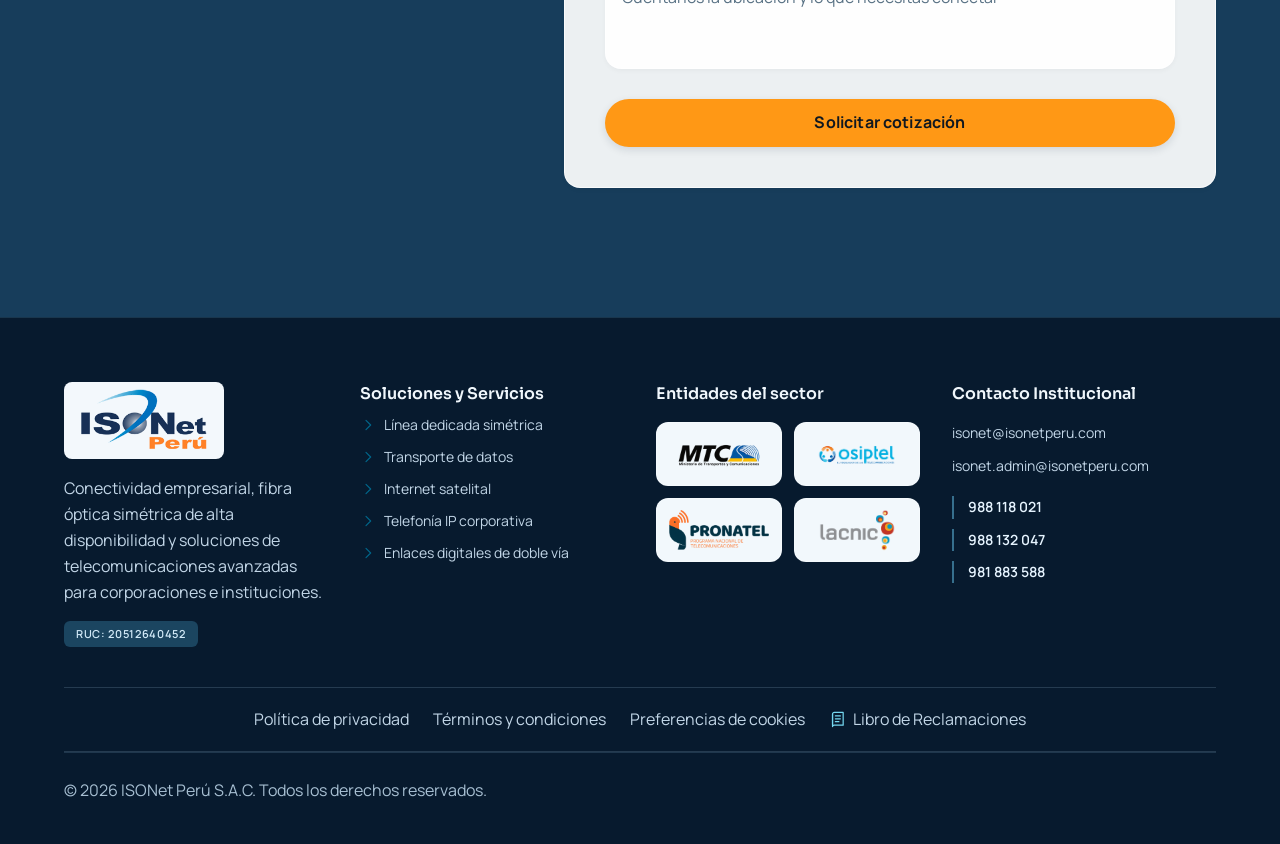
==== commit a5a82a6e: "Keep navigation visible and align service hero typography" ====
--- a/ISONet_Propuesta_Profesional/enlaces-digitales.html
+++ b/ISONet_Propuesta_Profesional/enlaces-digitales.html
@@ -1,6 +1,6 @@
 <!doctype html>
 <html lang="es" data-type="service"><head><meta charset="utf-8"><title>Enlaces digitales de doble vía | ISONet Perú</title><meta name="description" content="Enlaces de radiofrecuencia para comunicar ubicaciones de una operación, sujetos a evaluación de ruta y factibilidad técnica."><style>html{background-color:#173d5b}</style><meta content="width=device-width, initial-scale=1.0" name="viewport"><meta content="web_standard" name="shell-type">
-<style>@layer base{html,body{margin:0;padding:0;}body{overscroll-behavior:none;}main>:first-child{margin-top:0!important;}main>:last-child{margin-bottom:0!important;}}</style><link rel="stylesheet" href="../ISONet_Oficial/assets/linea-dedicada.css"><link rel="stylesheet" href="../ISONet_Oficial/assets/oficial.css?v=9"><meta name="robots" content="noindex,nofollow"><link rel="icon" href="../assets/v2/logo-oficial.svg" type="image/svg+xml"><meta name="page-type" content="service"><meta name="site-kind" content="tech"><link rel="stylesheet" href="propuesta.css?v=3"><link rel="stylesheet" href="soluciones-fondo.css?v=2"><link rel="stylesheet" href="navegacion-compartida.css?v=9"><link rel="stylesheet" href="legal.css?v=4"><link rel="preconnect" href="https://fonts.googleapis.com"><link rel="preconnect" href="https://fonts.gstatic.com" crossorigin><link href="https://fonts.googleapis.com/css2?family=Manrope:wght@400;500;600;700&family=Sora:wght@600;700&display=swap" rel="stylesheet"><link rel="stylesheet" href="identidad-isonet.css?v=26"><link rel="stylesheet" href="experiencia-isonet.css?v=7"><link rel="stylesheet" href="ilustraciones-servicios.css?v=5"></head><body data-ux-polish data-glass-theme="blue" class="bg-background font-body-md text-on-surface antialiased"><header class="official-header"><div class="official-nav"><a class="official-brand" href="index.html" aria-label="ISONet Perú, inicio"><img src="../assets/v2/logo-oficial.svg" alt="ISONet Perú" width="438" height="220" class="official-logo"></a><button class="official-menu-toggle" aria-expanded="false" aria-controls="official-menu" aria-label="Abrir menú">☰</button><nav id="official-menu" aria-label="Navegación principal"><div class="official-solutions"><div class="official-solutions-trigger"><a class="official-solutions-link" href="index.html#soluciones">Servicios</a><button class="official-solutions-toggle" type="button" aria-label="Mostrar lista de soluciones" aria-expanded="false" aria-controls="official-dropdown"><svg width="16" height="16" viewbox="0 0 24 24" fill="none" stroke="currentColor" stroke-width="2" aria-hidden="true"><path d="m6 9 6 6 6-6"></path></svg></button></div><div id="official-dropdown"><a href="linea-dedicada.html"><svg class="official-solution-icon" viewbox="0 0 24 24" fill="none" stroke="currentColor" stroke-width="1.75" stroke-linecap="round" stroke-linejoin="round" aria-hidden="true"><circle cx="12" cy="12" r="9"></circle><ellipse cx="12" cy="12" rx="4" ry="9"></ellipse><path d="M3 12h18"></path></svg><span>Línea dedicada simétrica</span></a><a href="transporte-datos.html"><svg class="official-solution-icon" viewbox="0 0 24 24" fill="none" stroke="currentColor" stroke-width="1.75" stroke-linecap="round" stroke-linejoin="round" aria-hidden="true"><rect x="9" y="2" width="6" height="6" rx="1"></rect><rect x="2" y="16" width="6" height="6" rx="1"></rect><rect x="16" y="16" width="6" height="6" rx="1"></rect><path d="M12 8v4H5v4m7-4h7v4"></path></svg><span>Transporte de datos</span></a><a href="internet-satelital.html"><svg class="official-solution-icon" viewbox="0 0 24 24" fill="none" stroke="currentColor" stroke-width="1.75" stroke-linecap="round" stroke-linejoin="round" aria-hidden="true"><path d="M4 4c0 9 7 16 16 16L4 4ZM10 16l-3 5h10M13 10l6-6M15 3h6v6"></path></svg><span>Internet satelital</span></a><a href="telefonia-ip.html"><svg class="official-solution-icon" viewbox="0 0 24 24" fill="none" stroke="currentColor" stroke-width="1.75" stroke-linecap="round" stroke-linejoin="round" aria-hidden="true"><path d="M22 16.9v3a2 2 0 0 1-2.2 2A20 20 0 0 1 2.1 4.2 2 2 0 0 1 4.1 2h3a2 2 0 0 1 2 1.7l.7 2.8a2 2 0 0 1-.4 2.1L8.1 9.9a16 16 0 0 0 6 6l1.3-1.3a2 2 0 0 1 2.1-.4l2.8.7a2 2 0 0 1 1.7 2Z"></path></svg><span>Telefonía IP</span></a><a href="enlaces-digitales.html"><svg class="official-solution-icon" viewbox="0 0 24 24" fill="none" stroke="currentColor" stroke-width="1.75" stroke-linecap="round" stroke-linejoin="round" aria-hidden="true"><path d="M4 21l8-17 8 17M7 15h10M10 9h4M3 4a13 13 0 0 0 0 11M21 4a13 13 0 0 1 0 11"></path></svg><span>Enlaces digitales de doble vía</span></a></div></div><a href="index.html#beneficios">Beneficios</a><a href="index.html#soporte">Soporte</a><a href="index.html#cobertura">Cobertura</a></nav><a class="official-quote" href="#cotizar">Solicitar cotización</a></div></header><main class="w-full bg-background"><div class="flex flex-col w-full">
+<style>@layer base{html,body{margin:0;padding:0;}body{overscroll-behavior:none;}main>:first-child{margin-top:0!important;}main>:last-child{margin-bottom:0!important;}}</style><link rel="stylesheet" href="../ISONet_Oficial/assets/linea-dedicada.css"><link rel="stylesheet" href="../ISONet_Oficial/assets/oficial.css?v=9"><meta name="robots" content="noindex,nofollow"><link rel="icon" href="../assets/v2/logo-oficial.svg" type="image/svg+xml"><meta name="page-type" content="service"><meta name="site-kind" content="tech"><link rel="stylesheet" href="propuesta.css?v=3"><link rel="stylesheet" href="soluciones-fondo.css?v=2"><link rel="stylesheet" href="navegacion-compartida.css?v=10"><link rel="stylesheet" href="legal.css?v=4"><link rel="preconnect" href="https://fonts.googleapis.com"><link rel="preconnect" href="https://fonts.gstatic.com" crossorigin><link href="https://fonts.googleapis.com/css2?family=Manrope:wght@400;500;600;700&family=Sora:wght@600;700&display=swap" rel="stylesheet"><link rel="stylesheet" href="identidad-isonet.css?v=26"><link rel="stylesheet" href="experiencia-isonet.css?v=7"><link rel="stylesheet" href="ilustraciones-servicios.css?v=5"></head><body data-ux-polish data-glass-theme="blue" class="bg-background font-body-md text-on-surface antialiased"><header class="official-header"><div class="official-nav"><a class="official-brand" href="index.html" aria-label="ISONet Perú, inicio"><img src="../assets/v2/logo-oficial.svg" alt="ISONet Perú" width="438" height="220" class="official-logo"></a><button class="official-menu-toggle" aria-expanded="false" aria-controls="official-menu" aria-label="Abrir menú">☰</button><nav id="official-menu" aria-label="Navegación principal"><div class="official-solutions"><div class="official-solutions-trigger"><a class="official-solutions-link" href="index.html#soluciones">Servicios</a><button class="official-solutions-toggle" type="button" aria-label="Mostrar lista de soluciones" aria-expanded="false" aria-controls="official-dropdown"><svg width="16" height="16" viewbox="0 0 24 24" fill="none" stroke="currentColor" stroke-width="2" aria-hidden="true"><path d="m6 9 6 6 6-6"></path></svg></button></div><div id="official-dropdown"><a href="linea-dedicada.html"><svg class="official-solution-icon" viewbox="0 0 24 24" fill="none" stroke="currentColor" stroke-width="1.75" stroke-linecap="round" stroke-linejoin="round" aria-hidden="true"><circle cx="12" cy="12" r="9"></circle><ellipse cx="12" cy="12" rx="4" ry="9"></ellipse><path d="M3 12h18"></path></svg><span>Línea dedicada simétrica</span></a><a href="transporte-datos.html"><svg class="official-solution-icon" viewbox="0 0 24 24" fill="none" stroke="currentColor" stroke-width="1.75" stroke-linecap="round" stroke-linejoin="round" aria-hidden="true"><rect x="9" y="2" width="6" height="6" rx="1"></rect><rect x="2" y="16" width="6" height="6" rx="1"></rect><rect x="16" y="16" width="6" height="6" rx="1"></rect><path d="M12 8v4H5v4m7-4h7v4"></path></svg><span>Transporte de datos</span></a><a href="internet-satelital.html"><svg class="official-solution-icon" viewbox="0 0 24 24" fill="none" stroke="currentColor" stroke-width="1.75" stroke-linecap="round" stroke-linejoin="round" aria-hidden="true"><path d="M4 4c0 9 7 16 16 16L4 4ZM10 16l-3 5h10M13 10l6-6M15 3h6v6"></path></svg><span>Internet satelital</span></a><a href="telefonia-ip.html"><svg class="official-solution-icon" viewbox="0 0 24 24" fill="none" stroke="currentColor" stroke-width="1.75" stroke-linecap="round" stroke-linejoin="round" aria-hidden="true"><path d="M22 16.9v3a2 2 0 0 1-2.2 2A20 20 0 0 1 2.1 4.2 2 2 0 0 1 4.1 2h3a2 2 0 0 1 2 1.7l.7 2.8a2 2 0 0 1-.4 2.1L8.1 9.9a16 16 0 0 0 6 6l1.3-1.3a2 2 0 0 1 2.1-.4l2.8.7a2 2 0 0 1 1.7 2Z"></path></svg><span>Telefonía IP</span></a><a href="enlaces-digitales.html"><svg class="official-solution-icon" viewbox="0 0 24 24" fill="none" stroke="currentColor" stroke-width="1.75" stroke-linecap="round" stroke-linejoin="round" aria-hidden="true"><path d="M4 21l8-17 8 17M7 15h10M10 9h4M3 4a13 13 0 0 0 0 11M21 4a13 13 0 0 1 0 11"></path></svg><span>Enlaces digitales de doble vía</span></a></div></div><a href="index.html#beneficios">Beneficios</a><a href="index.html#soporte">Soporte</a><a href="index.html#cobertura">Cobertura</a></nav><a class="official-quote" href="#cotizar">Solicitar cotización</a></div></header><main class="w-full bg-background"><div class="flex flex-col w-full">
 
 <section class="max-w-7xl mx-auto w-full px-margin md:px-margin-md lg:px-margin-lg pt-4 pb-2">
 <nav class="flex items-center gap-2 font-body-sm text-body-sm text-on-surface-variant">
@@ -15,7 +15,7 @@
 <section class="max-w-7xl mx-auto w-full px-margin md:px-margin-md lg:px-margin-lg py-8 lg:py-14">
 <div class="grid grid-cols-1 lg:grid-cols-12 gap-10 lg:gap-12 items-center">
 
-<div class="lg:col-span-7 space-y-6">
+<div class="lg:col-span-7 space-y-6 service-hero-copy">
 <div class="inline-flex items-center gap-2">
 <span class="font-label-badge text-label-badge text-secondary font-bold tracking-widest uppercase">
             RADIOENLACES EMPRESARIALES
@@ -240,4 +240,4 @@
 
 
 
-<script src="../ISONet_Oficial/assets/oficial.js?v=3"></script><script src="propuesta.js"></script><script src="navegacion-compartida.js?v=14"></script><script src="contenido-rutas.js?v=1"></script><script src="navegacion-fluida.js?v=2"></script><script src="cookies-consent.js?v=2"></script><script src="mobile-action-bar.js?v=1"></script></body></html>+<script src="../ISONet_Oficial/assets/oficial.js?v=3"></script><script src="propuesta.js"></script><script src="navegacion-compartida.js?v=20"></script><script src="contenido-rutas.js?v=1"></script><script src="navegacion-fluida.js?v=2"></script><script src="cookies-consent.js?v=2"></script><script src="mobile-action-bar.js?v=1"></script></body></html>
--- a/ISONet_Propuesta_Profesional/navegacion-compartida.css
+++ b/ISONet_Propuesta_Profesional/navegacion-compartida.css
@@ -66,8 +66,6 @@
 }
 
 /* Navegación y botones unificados para la portada y las soluciones */
-html body .official-header{transition:transform 240ms cubic-bezier(.22,.68,0,1.02);will-change:transform}
-html body.navbar-hidden .official-header{transform:translate3d(0,-110%,0);pointer-events:none}
 html body .official-nav{min-height:94px!important}
 html body .official-nav .official-logo{width:172px!important;height:82px!important;max-width:none!important;object-fit:contain}
 html body .official-nav nav{gap:clamp(22px,3vw,42px)!important}
@@ -96,7 +94,7 @@
 html body main .official-partner-logo{flex:0 0 220px;width:220px!important;height:128px!important;padding:13px!important;border-radius:16px!important}
 html body main .official-partner-logo img{width:100%!important;height:100%!important;max-width:194px;max-height:100px;object-fit:contain!important;transform:scale(1.04);filter:grayscale(1) invert(1) brightness(1.8)!important;mix-blend-mode:screen!important}
 html body main .official-partner-logo img[src$='arista.jpeg']{filter:grayscale(1) invert(1) brightness(1.8)!important;mix-blend-mode:screen!important}
-@media(max-width:1000px){html body .official-nav{min-height:82px!important}html body .official-nav .official-logo{width:150px!important;height:72px!important}html body .official-nav :is(nav>a,.official-solutions-link){font-size:16px!important}html body[data-home-design] main #inicio.professional-hero .professional-hero-content{transform:translateY(-12px)}html[data-type='service'] body main>section:nth-of-type(2)>.grid>div:first-child{transform:translateY(-10px)}}
+@media(max-width:1000px){html body .official-nav{min-height:82px!important}html body .official-nav .official-logo{width:150px!important;height:72px!important}html body .official-nav :is(nav>a,.official-solutions-link){font-size:16px!important}html body[data-home-design] main #inicio.professional-hero .professional-hero-content{transform:translateY(-12px)}}
 @media(max-width:700px){html body .official-nav{min-height:76px!important}html body .official-nav .official-logo{width:132px!important;height:66px!important}html body main .official-partner-logo{flex-basis:178px;width:178px!important;height:108px!important;padding:11px!important}html body main .official-partner-logo img{max-width:156px;max-height:84px}}
 @media(prefers-reduced-motion:reduce){html body .official-header,html body .official-nav :is(nav>a,.official-solutions-link)::after,html body :is(.professional-button,.home-button,.isonet-primary-button,#cotizar button[type='submit']){transition:none!important}}
 
@@ -124,7 +122,7 @@
 html body[data-home-design][data-visual-style] #soporte.home-support .home-support-visual{height:clamp(320px,34vw,440px);max-height:440px;border-radius:20px;overflow:hidden}
 html body[data-home-design][data-visual-style] #soporte.home-support .home-support-steps li{padding-block:17px}
 html body[data-home-design][data-visual-style] #soporte.home-support .home-support-steps h3{margin-bottom:6px}
-@media(max-width:1000px){html body[data-home-design][data-visual-style] .official-nav,html body[data-glass-theme] .official-nav{min-height:82px!important}html body[data-home-design][data-visual-style] .official-nav .official-logo,html body[data-glass-theme] .official-nav .official-logo{width:150px!important;height:72px!important}html body[data-home-design][data-visual-style] .official-nav :is(nav>a,.official-solutions-link),html body[data-glass-theme] .official-nav :is(nav>a,.official-solutions-link){font-size:16px!important}html body[data-home-design][data-visual-style] main #inicio.professional-hero .professional-hero-content{transform:translateY(-12px)}html[data-type='service'] body[data-glass-theme] main>section:nth-of-type(2)>.grid>div:first-child{transform:translateY(-10px)}}
+@media(max-width:1000px){html body[data-home-design][data-visual-style] .official-nav,html body[data-glass-theme] .official-nav{min-height:82px!important}html body[data-home-design][data-visual-style] .official-nav .official-logo,html body[data-glass-theme] .official-nav .official-logo{width:150px!important;height:72px!important}html body[data-home-design][data-visual-style] .official-nav :is(nav>a,.official-solutions-link),html body[data-glass-theme] .official-nav :is(nav>a,.official-solutions-link){font-size:16px!important}html body[data-home-design][data-visual-style] main #inicio.professional-hero .professional-hero-content{transform:translateY(-12px)}}
 @media(max-width:700px){html body[data-home-design][data-visual-style] .official-nav,html body[data-glass-theme] .official-nav{min-height:76px!important}html body[data-home-design][data-visual-style] .official-nav .official-logo,html body[data-glass-theme] .official-nav .official-logo{width:132px!important;height:66px!important}}
 @media(prefers-reduced-motion:reduce){html body .official-header,html body .official-nav :is(nav>a,.official-solutions-link)::after,html body :is(.professional-button,.home-button,.isonet-primary-button,#cotizar button[type='submit']){transition:none!important}}
 
@@ -155,4 +153,18 @@
 
 @media (prefers-reduced-motion: reduce) {
   .official-solutions-toggle svg { transition: none; }
-}+}
+
+/* Keep the header visible with a slightly more compact profile. */
+html body[data-glass-theme][data-ux-polish] .official-nav { min-height: 86px !important; }
+html body[data-glass-theme][data-ux-polish] .official-nav .official-logo { width: 158px !important; height: 72px !important; }
+.service-hero-copy { transform: translateY(-26px); }
+@media (max-width: 1000px) {
+  html body[data-glass-theme][data-ux-polish] .official-nav { min-height: 76px !important; }
+  html body[data-glass-theme][data-ux-polish] .official-nav .official-logo { width: 142px !important; height: 64px !important; }
+  .service-hero-copy { transform: translateY(-16px); }
+}
+@media (max-width: 700px) {
+  html body[data-glass-theme][data-ux-polish] .official-nav { min-height: 70px !important; }
+  html body[data-glass-theme][data-ux-polish] .official-nav .official-logo { width: 124px !important; height: 58px !important; }
+}
--- a/ISONet_Propuesta_Profesional/experiencia-isonet.css
+++ b/ISONet_Propuesta_Profesional/experiencia-isonet.css
@@ -261,11 +261,11 @@
     width: 100%;
     max-width: none !important;
     margin-inline: auto !important;
-    text-align: center !important;
+    text-align: start !important;
   }
 
   body[data-ux-polish] #soluciones .home-solutions-intro :is(h2, p) {
-    text-align: center !important;
+    text-align: start !important;
   }
 
   body[data-ux-polish] #soluciones .home-solutions-intro :is(h2, em, p) {
@@ -278,7 +278,7 @@
 
   body[data-ux-polish] #soluciones .home-solutions-intro p {
     max-width: 64ch;
-    margin: .75rem auto 0 !important;
+    margin: .75rem 0 0 !important;
   }
 }
 
